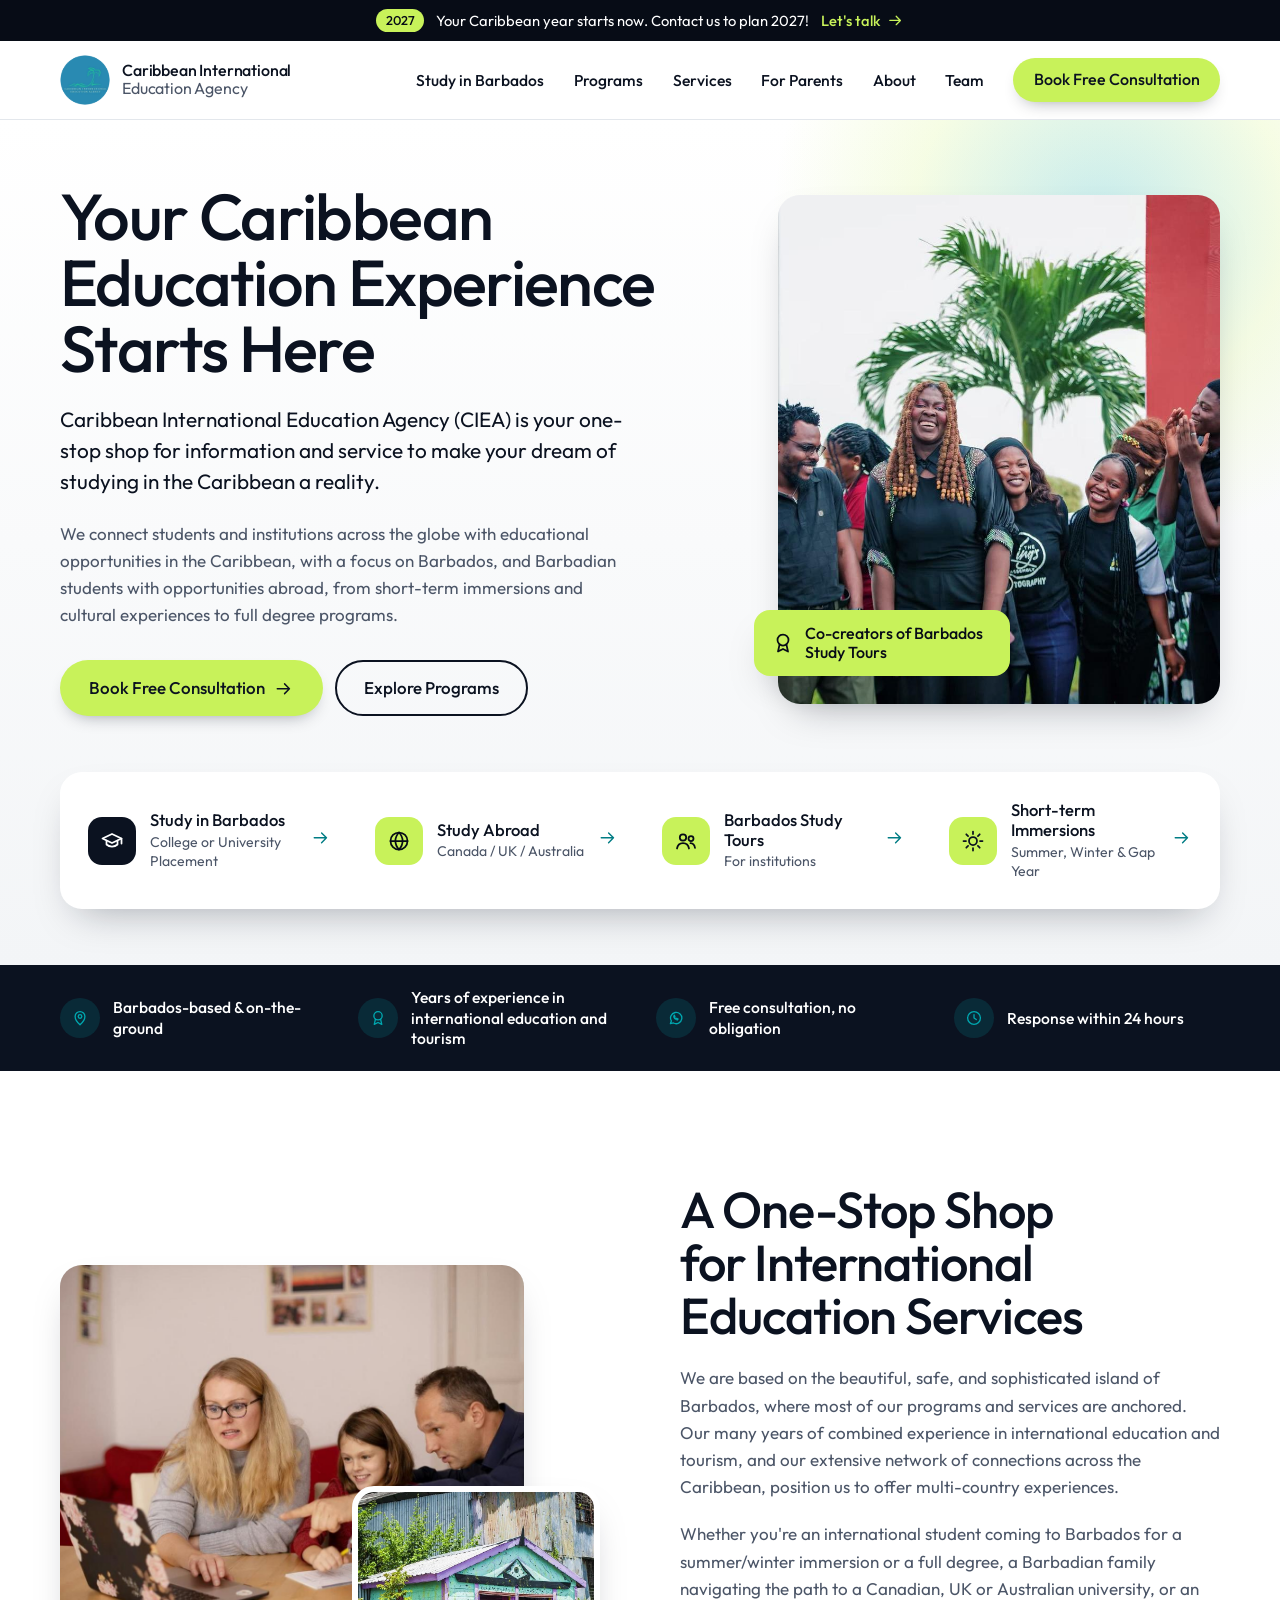
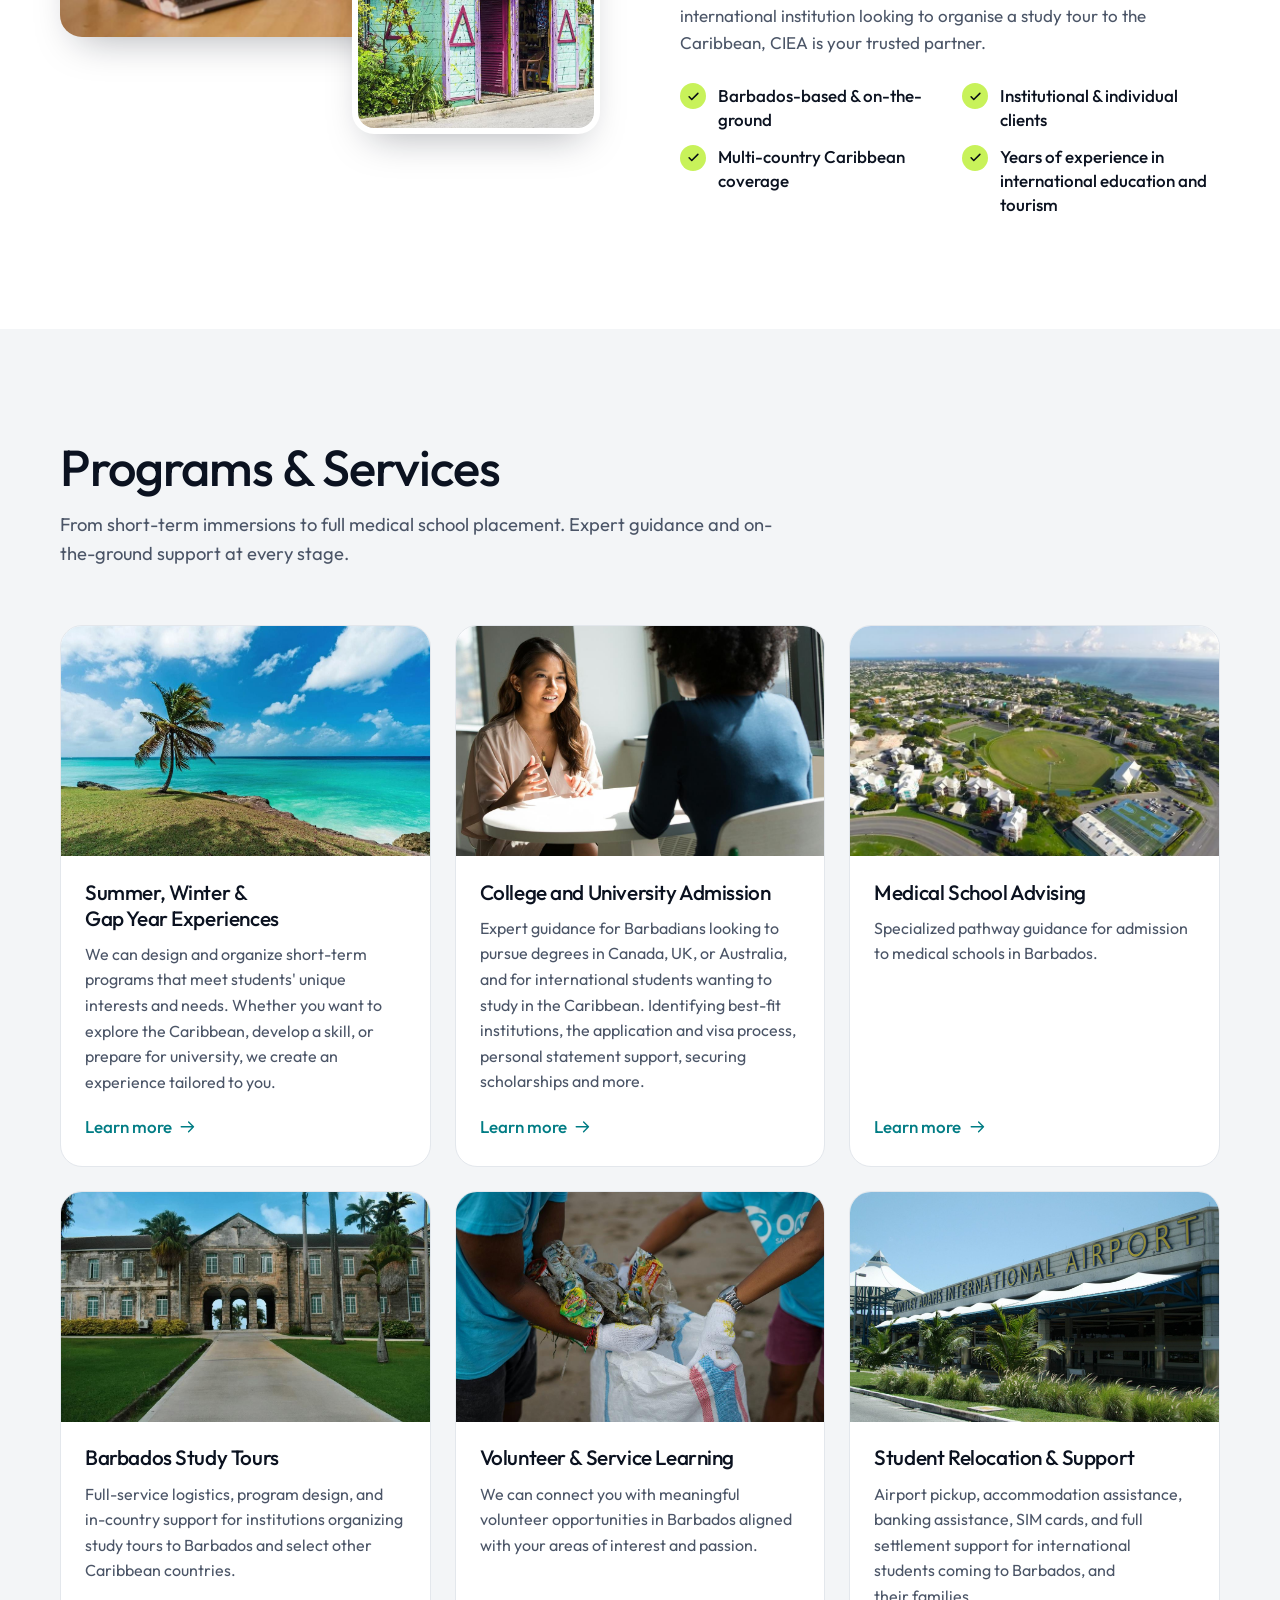
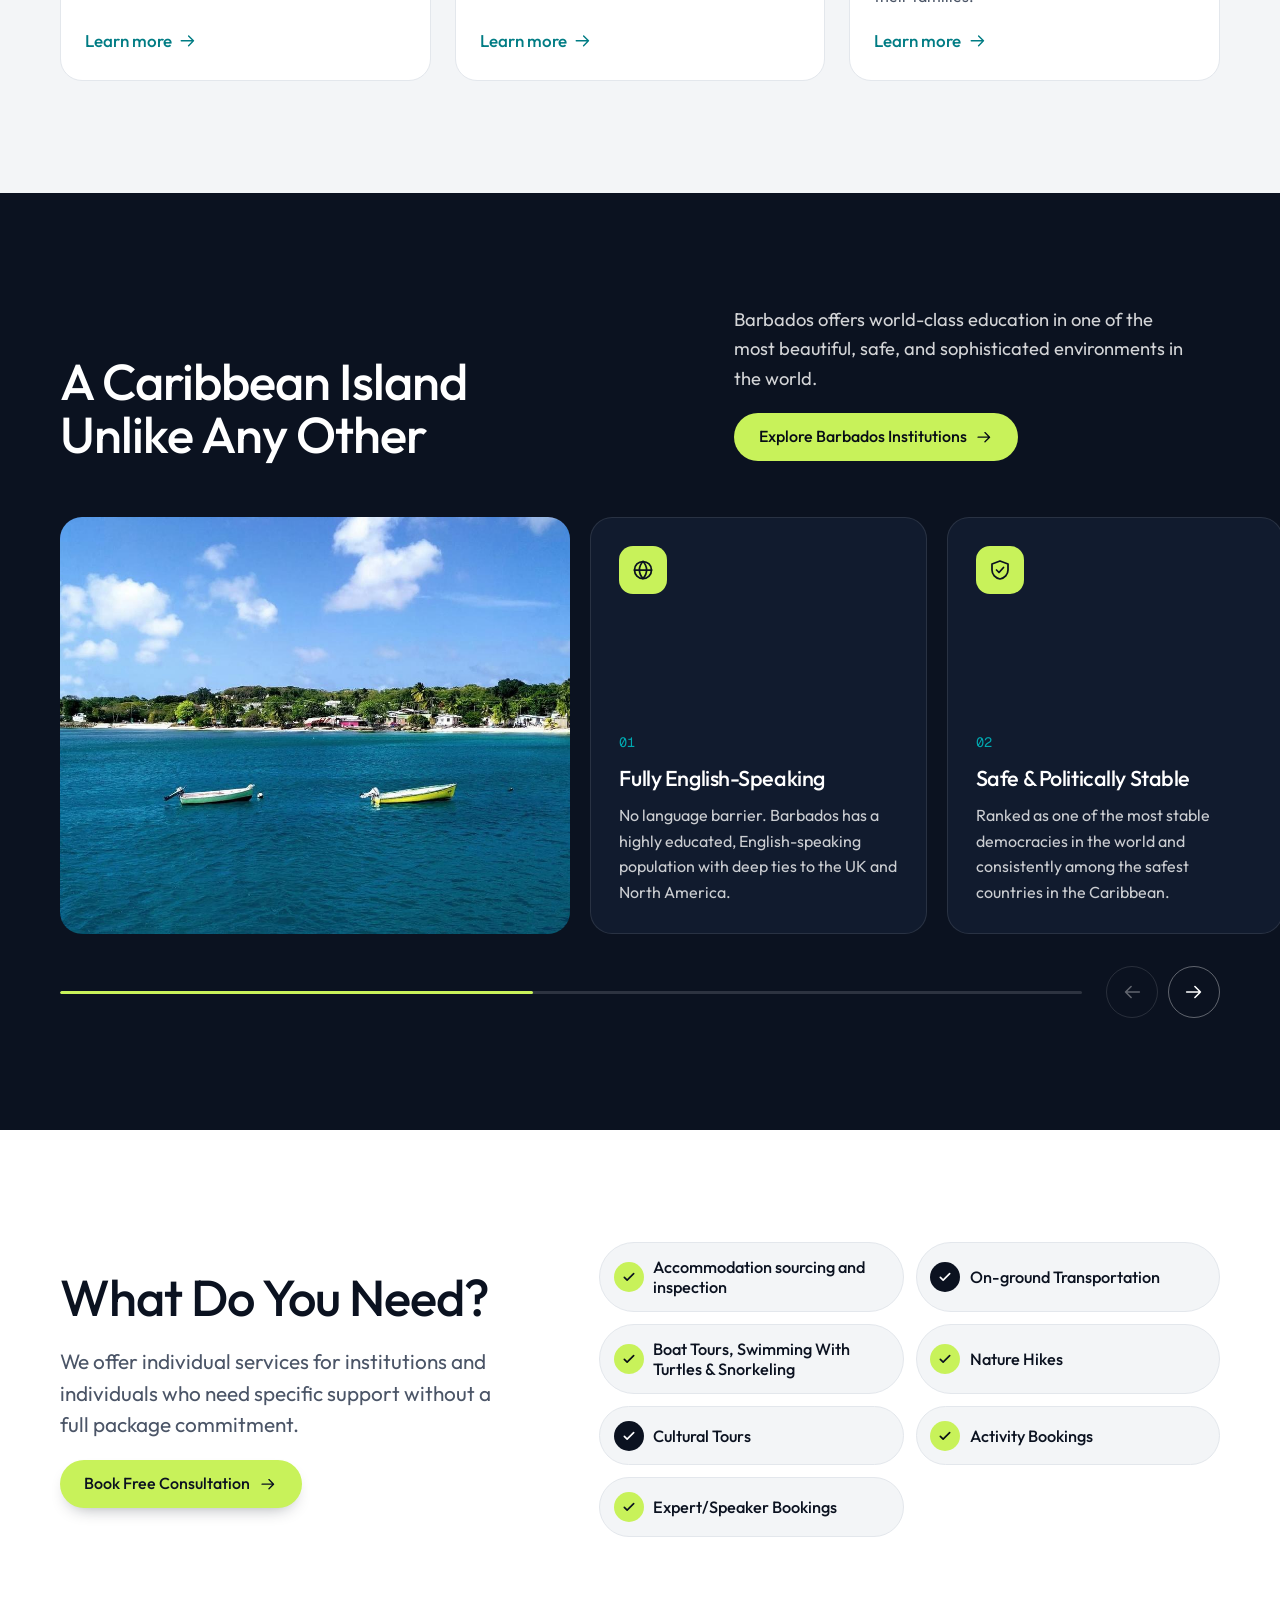
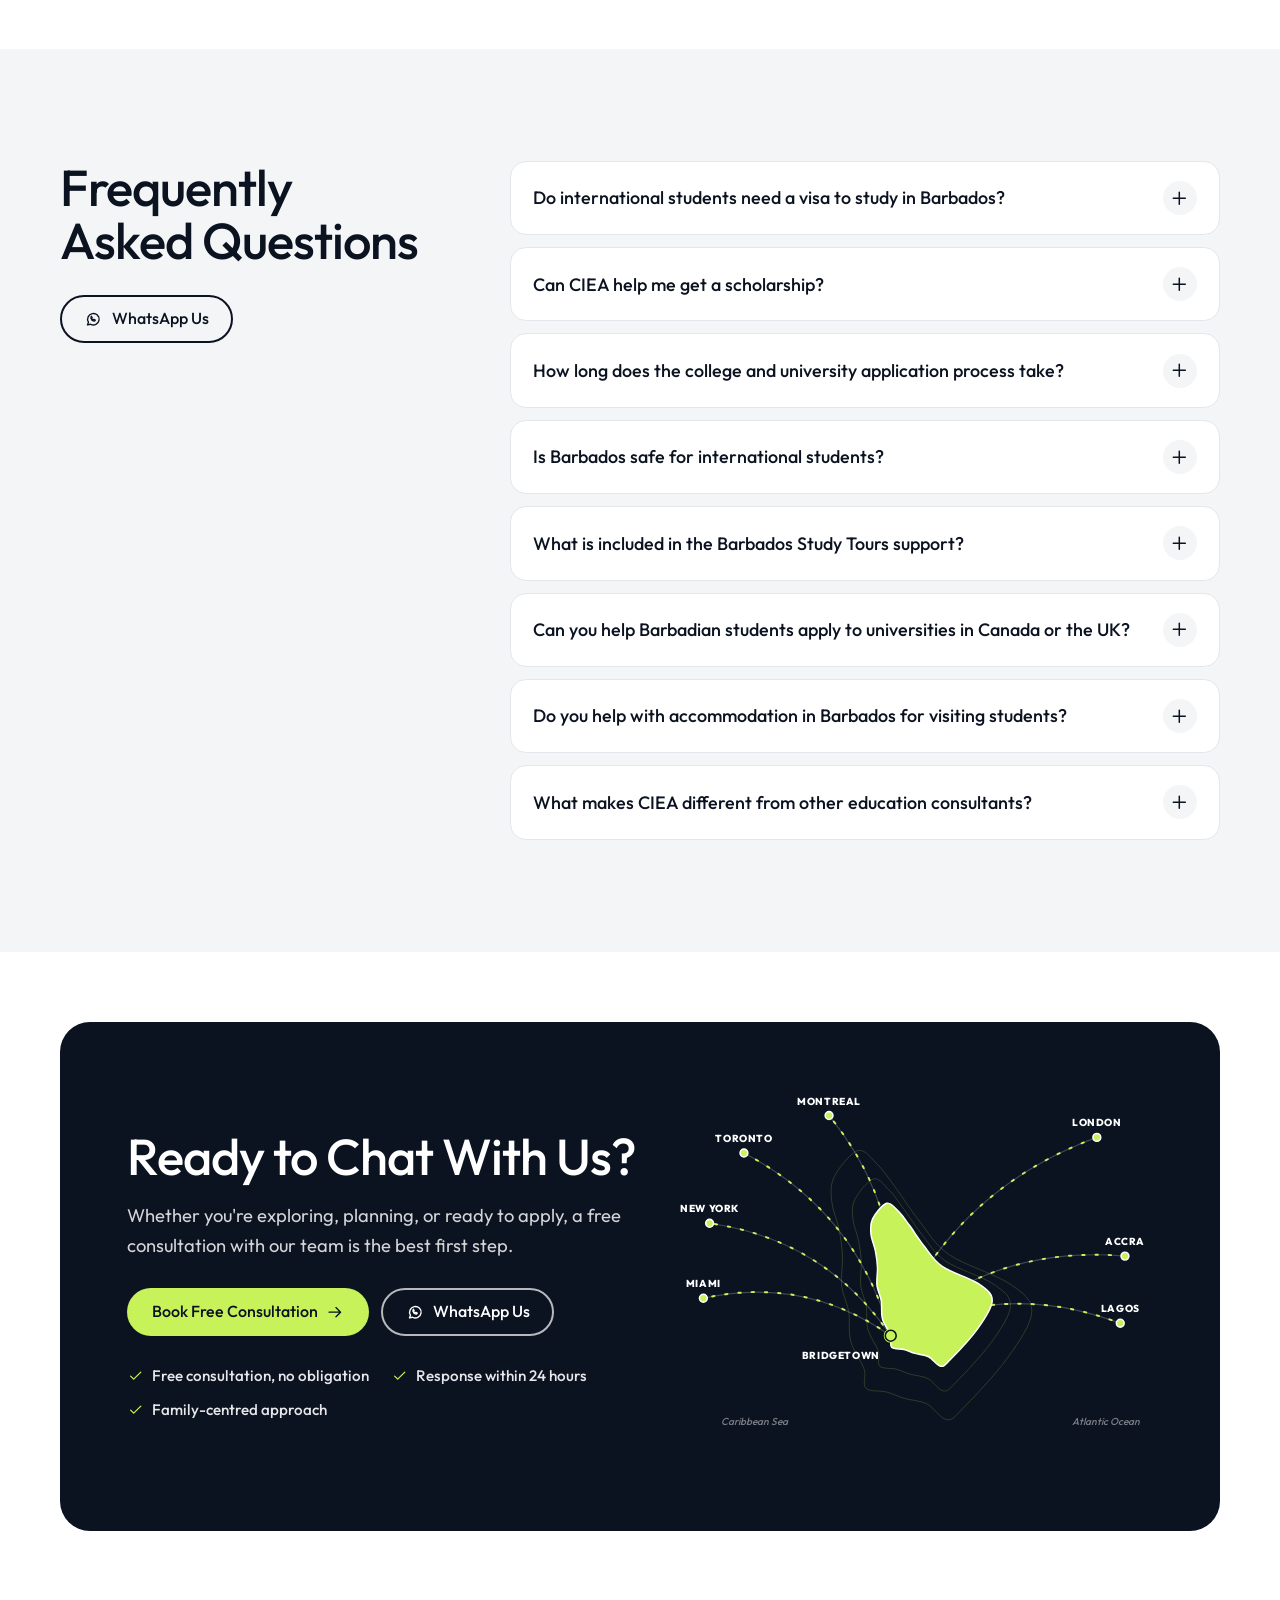
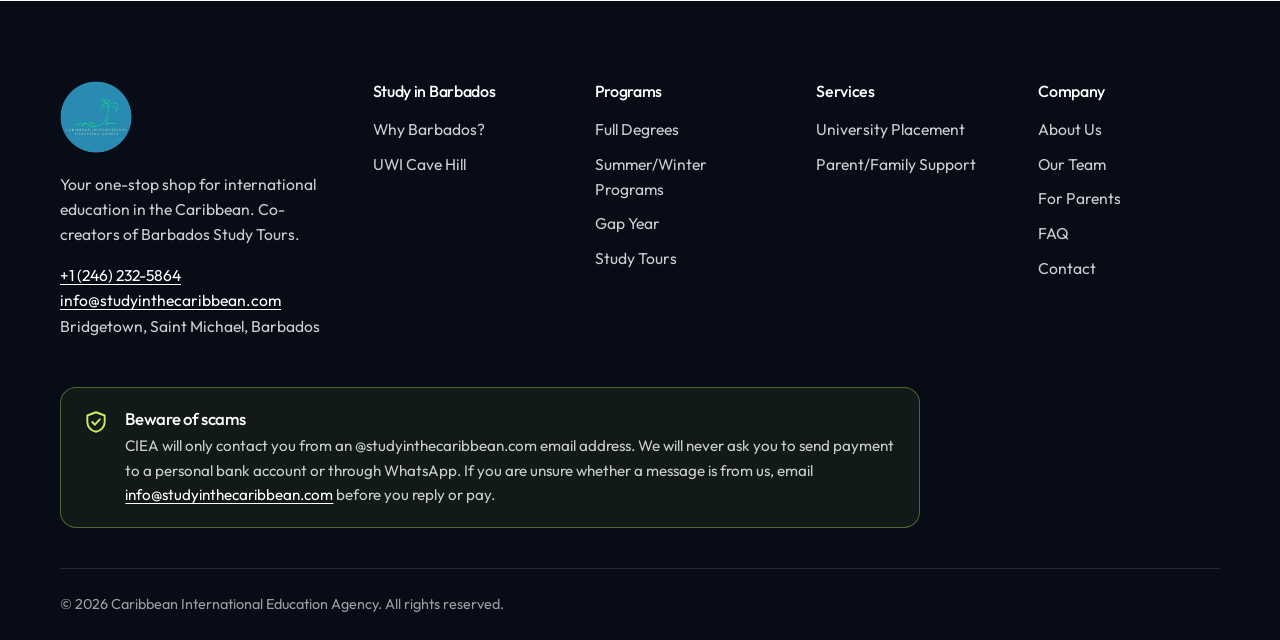
==== index.html @ c2576cfb "Use an initials avatar for Vicky until a headshot is available Co-Authored-By: Claude Opus 5.5 <nore" ====
<!doctype html>
<html lang="en">
<head>
<meta charset="utf-8">
<meta name="viewport" content="width=device-width, initial-scale=1, viewport-fit=cover">
<title>Caribbean International Education Agency | Study in Barbados</title>
<meta name="description" content="Barbados-based education agency connecting students and institutions with study, summer and degree opportunities in the Caribbean and abroad.">
<meta name="theme-color" content="#0b1220">
<link rel="canonical" href="https://studyinthecaribbean.com/">
<meta property="og:type" content="website">
<meta property="og:site_name" content="Caribbean International Education Agency">
<meta property="og:title" content="Caribbean International Education Agency | Study in Barbados">
<meta property="og:description" content="Barbados-based education agency connecting students and institutions with study, summer and degree opportunities in the Caribbean and abroad.">
<meta property="og:url" content="https://studyinthecaribbean.com/">
<meta property="og:image" content="https://studyinthecaribbean.com/assets/og-image.jpg">
<meta property="og:image:width" content="1200">
<meta property="og:image:height" content="630">
<meta property="og:locale" content="en_GB">
<meta name="twitter:card" content="summary_large_image">
<script type="application/ld+json">{"@context": "https://schema.org", "@graph": [{"@type": "EducationalOrganization", "@id": "https://studyinthecaribbean.com/#org", "name": "Caribbean International Education Agency", "alternateName": "CIEA", "url": "https://studyinthecaribbean.com/", "logo": "https://studyinthecaribbean.com/assets/ciea-logo.png", "image": "https://studyinthecaribbean.com/assets/og-image.jpg", "email": "info@studyinthecaribbean.com", "telephone": "+12462325864", "address": {"@type": "PostalAddress", "addressLocality": "Bridgetown", "addressRegion": "Saint Michael", "addressCountry": "BB"}, "areaServed": ["Barbados", "Caribbean", "Canada", "United Kingdom", "United States", "Africa"]}, {"@type": "FAQPage", "mainEntity": [{"@type": "Question", "name": "Do international students need a visa to study in Barbados?", "acceptedAnswer": {"@type": "Answer", "text": "Most international students require a Student Visa to study in Barbados. Citizens of several countries may enter visa-free initially. We advise on the full visa process."}}, {"@type": "Question", "name": "Can CIEA help me get a scholarship?", "acceptedAnswer": {"@type": "Answer", "text": "We offer dedicated scholarship search support and advice based on our institutional connections. Our team knows what opportunities exist and how to make your application competitive."}}, {"@type": "Question", "name": "How long does the college and university application process take?", "acceptedAnswer": {"@type": "Answer", "text": "Application timelines vary by institution and program. Generally, plan for 3 to 6 months from initial consultation to receiving an offer letter. We recommend starting as early as possible. Contact us to map out your timeline."}}, {"@type": "Question", "name": "Is Barbados safe for international students?", "acceptedAnswer": {"@type": "Answer", "text": "Barbados is consistently ranked as one of the safest destinations in the Caribbean. It has stable governance, low violent crime, excellent healthcare, and a culture that is welcoming toward international visitors and students."}}, {"@type": "Question", "name": "What is included in the Barbados Study Tours support?", "acceptedAnswer": {"@type": "Answer", "text": "We provide end-to-end support: program content aligned with learning outcomes, accommodation, airport pickup, on-ground transportation, cultural and heritage tours, glass-bottom boat tours and snorkeling, nature hikes, activity bookings, and facilitated meetings with or presentations by local officials, academics, and practitioners."}}, {"@type": "Question", "name": "Can you help Barbadian students apply to universities in Canada or the UK?", "acceptedAnswer": {"@type": "Answer", "text": "Yes, this is one of our core services. We guide Barbadian students through the full process: choosing the right school and program, preparing a strong application, understanding visa and study permit requirements, applying for scholarships, and preparing for departure."}}, {"@type": "Question", "name": "Do you help with accommodation in Barbados for visiting students?", "acceptedAnswer": {"@type": "Answer", "text": "Absolutely. We can arrange housing on the local university campus, subject to availability, and connect students with vetted off-campus options that are safe, affordable, and well-located."}}, {"@type": "Question", "name": "What makes CIEA different from other education consultants?", "acceptedAnswer": {"@type": "Answer", "text": "We are based in Barbados. We know the island, its institutions, and its people intimately. We have advisors based in Canada and the UK who have intimate, first-hand knowledge of study in those countries, as well as Australia. We will co-create your Barbados Study Tour with you, providing genuine end-to-end support, not just advice, but on-the-ground logistics, in-country relationships, and ongoing student care."}}]}]}</script>
<link rel="icon" href="assets/ciea-logo.png">
<link rel="preconnect" href="https://fonts.googleapis.com">
<link rel="preconnect" href="https://fonts.gstatic.com" crossorigin>
<link rel="stylesheet" href="https://fonts.googleapis.com/css2?family=Outfit:wght@300..800&family=Geist+Mono:wght@500&display=swap">
<link rel="stylesheet" href="assets/styles.css?v=18b523d3">
</head>
<body>
<svg width="0" height="0" style="position:absolute" aria-hidden="true">
<symbol id="i-check" viewBox="0 0 24 24"><path d="M5 12.5l4.2 4.2L19 7"/></symbol>
<symbol id="i-arrow" viewBox="0 0 24 24"><path d="M4 12h15M13 6l6 6-6 6"/></symbol><symbol id="i-arrow-l" viewBox="0 0 24 24"><path d="M20 12H5M11 6l-6 6 6 6"/></symbol><symbol id="i-shield" viewBox="0 0 24 24"><path d="M12 3l8 3v6c0 4.5-3.4 8.2-8 9-4.6-.8-8-4.5-8-9V6z"/><path d="M8.5 12l2.5 2.5 4.5-5"/></symbol>
<symbol id="i-plus" viewBox="0 0 24 24"><path d="M12 5v14M5 12h14"/></symbol>
<symbol id="i-camera" viewBox="0 0 24 24"><path d="M4 8.5A1.5 1.5 0 0 1 5.5 7h2.2l1.6-2.2h5.4L16.3 7h2.2A1.5 1.5 0 0 1 20 8.5v9a1.5 1.5 0 0 1-1.5 1.5h-13A1.5 1.5 0 0 1 4 17.5z"/><circle cx="12" cy="12.8" r="3.4"/></symbol>
<symbol id="i-menu" viewBox="0 0 24 24"><path d="M4 7h16M4 12h16M4 17h10"/></symbol>
<symbol id="i-close" viewBox="0 0 24 24"><path d="M6 6l12 12M18 6L6 18"/></symbol>
<symbol id="i-chat" viewBox="0 0 24 24"><path d="M4.5 19.5l1.3-3.6A7.5 7.5 0 1 1 8.6 18.6z"/><path d="M9 10.5c.4 1.8 2.3 3.6 4.4 4.1l1.3-1.3-1.8-1-1 .6c-.8-.4-1.5-1.1-1.9-1.9l.6-1-1-1.8z"/></symbol>
<symbol id="i-phone" viewBox="0 0 24 24"><path d="M6.6 3.5h2.6l1.4 4.1-1.9 1.3a11 11 0 0 0 6.4 6.4l1.3-1.9 4.1 1.4v2.6a2 2 0 0 1-2.1 2A16.5 16.5 0 0 1 4.6 5.6a2 2 0 0 1 2-2.1z"/></symbol>
<symbol id="i-mail" viewBox="0 0 24 24"><rect x="3.5" y="5.5" width="17" height="13" rx="1.5"/><path d="M4 6.5l8 6 8-6"/></symbol>
<symbol id="i-pin" viewBox="0 0 24 24"><path d="M12 21s-6.5-5.6-6.5-11a6.5 6.5 0 0 1 13 0c0 5.4-6.5 11-6.5 11z"/><circle cx="12" cy="10" r="2.4"/></symbol>
<symbol id="i-clock" viewBox="0 0 24 24"><circle cx="12" cy="12" r="8.5"/><path d="M12 7.5V12l3 2"/></symbol>
<symbol id="i-cap" viewBox="0 0 24 24"><path d="M2.5 9.5L12 5l9.5 4.5L12 14z"/><path d="M6.5 11.5v4c1.5 1.4 3.4 2 5.5 2s4-.6 5.5-2v-4M21.5 9.5v5"/></symbol>
<symbol id="i-file" viewBox="0 0 24 24"><path d="M14 3.5H7A1.5 1.5 0 0 0 5.5 5v14A1.5 1.5 0 0 0 7 20.5h10a1.5 1.5 0 0 0 1.5-1.5V8z"/><path d="M14 3.5V8h4.5M9 14l2 2 4-4"/></symbol>
<symbol id="i-passport" viewBox="0 0 24 24"><rect x="5.5" y="3" width="13" height="18" rx="1.5"/><circle cx="12" cy="10.5" r="3"/><path d="M9 10.5h6M12 7.5c-1 1.6-1 4.4 0 6M12 7.5c1 1.6 1 4.4 0 6M9 17h6"/></symbol>
<symbol id="i-home" viewBox="0 0 24 24"><path d="M3.5 11L12 4l8.5 7"/><path d="M6 9.5v10h12v-10M10 19.5v-5h4v5"/></symbol>
<symbol id="i-plane" viewBox="0 0 24 24"><path d="M10.5 13.5l-6-2.2 1.3-1.3 7.2.6 4-4c.9-.9 2.3-1.1 2.8-.6s.3 1.9-.6 2.8l-4 4 .6 7.2-1.3 1.3-2.2-6-3 3v2.2l-1.2 1.2-1.3-3.3-3.3-1.3L4.6 16h2.2z"/></symbol>
<symbol id="i-users" viewBox="0 0 24 24"><circle cx="9" cy="8.5" r="3.2"/><path d="M3 19.5c.5-3.3 2.9-5.5 6-5.5s5.5 2.2 6 5.5"/><circle cx="17" cy="9.5" r="2.5"/><path d="M16.5 14.2c2.4.2 4 2 4.5 4.6"/></symbol>
<symbol id="i-steth" viewBox="0 0 24 24"><path d="M6 3.5v5a4 4 0 0 0 8 0v-5"/><path d="M10 12.5v2a5 5 0 0 0 10 0v-1.5"/><circle cx="20" cy="11" r="2"/></symbol>
<symbol id="i-award" viewBox="0 0 24 24"><circle cx="12" cy="9" r="5.5"/><path d="M8.6 13.4L7 20.5l5-2.5 5 2.5-1.6-7.1"/></symbol>
<symbol id="i-globe" viewBox="0 0 24 24"><circle cx="12" cy="12" r="8.5"/><path d="M3.5 12h17M12 3.5c2.4 2.5 3.6 5.3 3.6 8.5s-1.2 6-3.6 8.5c-2.4-2.5-3.6-5.3-3.6-8.5s1.2-6 3.6-8.5z"/></symbol>
<symbol id="i-sun" viewBox="0 0 24 24"><circle cx="12" cy="12" r="4"/><path d="M12 2.5v2.5M12 19v2.5M2.5 12H5M19 12h2.5M5.3 5.3l1.8 1.8M16.9 16.9l1.8 1.8M5.3 18.7l1.8-1.8M16.9 7.1l1.8-1.8"/></symbol>
<symbol id="i-tag" viewBox="0 0 24 24"><path d="M3.5 12.2V4.5a1 1 0 0 1 1-1h7.7l8.3 8.3a1 1 0 0 1 0 1.4l-7.3 7.3a1 1 0 0 1-1.4 0z"/><circle cx="8" cy="8" r="1.6"/></symbol>
</svg>
<a class="skip" href="#main">Skip to content</a>
<a class="promo" href="contact.html"><span class="promo-in"><span class="promo-tag">2027</span><span class="promo-text">Your Caribbean year starts now. Contact us to plan 2027!</span><span class="promo-go">Let's talk <svg class="icon" aria-hidden="true"><use href="#i-arrow"/></svg></span></span></a>
<header class="site-header"><div class="wrap header-inner">
<a class="brand" href="index.html" aria-label="Caribbean International Education Agency, home">
<img src="assets/ciea-logo.png" alt="" width="52" height="52">
<span class="brand-name">Caribbean International<span>Education Agency</span></span></a>
<button class="nav-toggle" aria-expanded="false" aria-controls="site-nav" aria-label="Menu"><svg class="icon i-menu" aria-hidden="true"><use href="#i-menu"/></svg><svg class="icon i-close" hidden aria-hidden="true"><use href="#i-close"/></svg></button>
<nav class="nav" id="site-nav" aria-label="Main"><a href="study-in-barbados.html">Study in Barbados</a><a href="programs.html">Programs</a><a href="services.html">Services</a><a href="about.html#families">For Parents</a><a href="about.html">About</a><a href="team.html">Team</a><a class="btn btn-primary" href="contact.html">Book Free Consultation</a></nav>
</div></header>
<main id="main">

<section class="hero"><div class="wrap hero-grid">
<div class="hero-copy">
<h1>Your Caribbean Education Experience <em>Starts Here</em></h1>
<p class="lede">Caribbean International Education Agency (CIEA) is your one-stop shop for information and service to make your dream of studying in the Caribbean a reality.</p>
<p class="hero-small">We connect students and institutions across the globe with educational opportunities in the Caribbean, with a focus on Barbados, and Barbadian students with opportunities abroad, from short-term immersions and cultural experiences to full degree programs.</p>
<div class="btn-row"><a class="btn btn-primary btn-lg" href="contact.html">Book Free Consultation <svg class="icon" aria-hidden="true"><use href="#i-arrow"/></svg></a><a class="btn btn-line btn-lg" href="programs.html">Explore Programs</a></div>
</div>
<figure class="hero-photo"><div class="ph has-img"><img src="assets/photos/students-laughing.jpg" alt="Students laughing together outdoors" loading="eager" decoding="async"></div><figcaption><svg class="icon" aria-hidden="true"><use href="#i-award"/></svg>Co-creators of Barbados Study Tours</figcaption></figure>
</div>
<div class="wrap"><nav class="route-bar" aria-label="Find your path"><a class="route c-sea" href="study-in-barbados.html"><span class="route-ic"><svg class="icon" aria-hidden="true"><use href="#i-cap"/></svg></span><span class="route-t"><b>Study in Barbados</b><small>College or University Placement</small></span><span class="route-go"><svg class="icon" aria-hidden="true"><use href="#i-arrow"/></svg></span></a><a class="route c-sun" href="services.html#placement"><span class="route-ic"><svg class="icon" aria-hidden="true"><use href="#i-globe"/></svg></span><span class="route-t"><b>Study Abroad</b><small>Canada / UK / Australia</small></span><span class="route-go"><svg class="icon" aria-hidden="true"><use href="#i-arrow"/></svg></span></a><a class="route c-palm" href="programs.html#study-tours"><span class="route-ic"><svg class="icon" aria-hidden="true"><use href="#i-users"/></svg></span><span class="route-t"><b>Barbados Study Tours</b><small>For institutions</small></span><span class="route-go"><svg class="icon" aria-hidden="true"><use href="#i-arrow"/></svg></span></a><a class="route c-flame" href="programs.html#gap-year"><span class="route-ic"><svg class="icon" aria-hidden="true"><use href="#i-sun"/></svg></span><span class="route-t"><b>Short-term Immersions</b><small>Summer, Winter &amp; Gap Year</small></span><span class="route-go"><svg class="icon" aria-hidden="true"><use href="#i-arrow"/></svg></span></a></nav></div>
</section>

<section class="trust-band" aria-label="Why families trust CIEA"><div class="wrap"><ul class="trust-strip"><li><span class="ts-ic"><svg class="icon" aria-hidden="true"><use href="#i-pin"/></svg></span>Barbados-based &amp; on-the-ground</li><li><span class="ts-ic"><svg class="icon" aria-hidden="true"><use href="#i-award"/></svg></span>Years of experience in international education and tourism</li><li><span class="ts-ic"><svg class="icon" aria-hidden="true"><use href="#i-chat"/></svg></span>Free consultation, no obligation</li><li><span class="ts-ic"><svg class="icon" aria-hidden="true"><use href="#i-clock"/></svg></span>Response within 24 hours</li></ul></div></section>

<section class="section" aria-labelledby="who-h"><div class="wrap split">
<div class="who-photos"><figure class="photo who-a"><div class="ph has-img"><img src="assets/photos/family-planning.jpg" alt="A family planning together at a laptop" loading="lazy" decoding="async"></div></figure><figure class="photo who-b"><div class="ph has-img"><img src="assets/photos/chattel-house.jpg" alt="A colourful Barbadian chattel house" loading="eager" decoding="async"></div></figure></div>
<div class="stack">

<h2 id="who-h">A One-Stop Shop for International Education Services</h2>
<p>We are based on the beautiful, safe, and sophisticated island of Barbados, where most of our programs and services are anchored. Our many years of combined experience in international education and tourism, and our extensive network of connections across the Caribbean, position us to offer multi-country experiences.</p>
<p>Whether you're an international student coming to Barbados for a summer/winter immersion or a full degree, a Barbadian family navigating the path to a Canadian, UK or Australian university, or an international institution looking to organise a study tour to the Caribbean, CIEA is your trusted partner.</p>
<ul class="checks two"><li><span class="tick"><svg class="icon" aria-hidden="true"><use href="#i-check"/></svg></span><span>Barbados-based &amp; on-the-ground</span></li><li><span class="tick"><svg class="icon" aria-hidden="true"><use href="#i-check"/></svg></span><span>Institutional &amp; individual clients</span></li><li><span class="tick"><svg class="icon" aria-hidden="true"><use href="#i-check"/></svg></span><span>Multi-country Caribbean coverage</span></li><li><span class="tick"><svg class="icon" aria-hidden="true"><use href="#i-check"/></svg></span><span>Years of experience in international education and tourism</span></li></ul>
</div></div></section>

<section class="section bg-mist" id="programs" aria-labelledby="prog-h"><div class="wrap">
<div class="head"><h2 id="prog-h">Programs &amp; Services</h2><p>From short-term immersions to full medical school placement. Expert guidance and on-the-ground support at every stage.</p></div>
<div class="sheet"><article class="prog c-sun"><div class="ph has-img"><img src="assets/photos/palm-cliff-coast.jpg" alt="A palm tree on a cliff above the Barbados coast" loading="lazy" decoding="async"></div><div class="prog-body"><h3><a href="programs.html#gap-year">Summer, Winter &amp; Gap Year Experiences</a></h3><p>We can design and organize short-term programs that meet students' unique interests and needs. Whether you want to explore the Caribbean, develop a skill, or prepare for university, we create an experience tailored to you.</p><span class="more" aria-hidden="true">Learn more <svg class="icon" aria-hidden="true"><use href="#i-arrow"/></svg></span></div></article><article class="prog c-sea"><div class="ph has-img"><img src="assets/photos/advisor-meeting.jpg" alt="An advisor talking with a student at a table by a sunny window" loading="lazy" decoding="async"></div><div class="prog-body"><h3><a href="services.html#placement">College and University Admission</a></h3><p>Expert guidance for Barbadians looking to pursue degrees in Canada, UK, or Australia, and for international students wanting to study in the Caribbean. Identifying best-fit institutions, the application and visa process, personal statement support, securing scholarships and more.</p><span class="more" aria-hidden="true">Learn more <svg class="icon" aria-hidden="true"><use href="#i-arrow"/></svg></span></div></article><article class="prog c-hib"><div class="ph has-img"><img src="assets/photos/uwi-cave-hill.jpg" alt="Aerial view of the UWI Cave Hill campus above the west coast" loading="lazy" decoding="async"></div><div class="prog-body"><h3><a href="study-in-barbados.html#institutions">Medical School Advising</a></h3><p>Specialized pathway guidance for admission to medical schools in Barbados.</p><span class="more" aria-hidden="true">Learn more <svg class="icon" aria-hidden="true"><use href="#i-arrow"/></svg></span></div></article><article class="prog c-palm"><div class="ph has-img"><img src="assets/photos/codrington-college.jpg" alt="Codrington College, Barbados" loading="lazy" decoding="async"></div><div class="prog-body"><h3><a href="programs.html#study-tours">Barbados Study Tours</a></h3><p>Full-service logistics, program design, and in-country support for institutions organizing study tours to Barbados and select other Caribbean countries.</p><span class="more" aria-hidden="true">Learn more <svg class="icon" aria-hidden="true"><use href="#i-arrow"/></svg></span></div></article><article class="prog c-flame"><div class="ph has-img"><img src="assets/photos/beach-cleanup.jpg" alt="Volunteers in gloves collecting plastic from a beach" loading="lazy" decoding="async"></div><div class="prog-body"><h3><a href="programs.html#volunteer">Volunteer &amp; Service Learning</a></h3><p>We can connect you with meaningful volunteer opportunities in Barbados aligned with your areas of interest and passion.</p><span class="more" aria-hidden="true">Learn more <svg class="icon" aria-hidden="true"><use href="#i-arrow"/></svg></span></div></article><article class="prog c-sun"><div class="ph has-img"><img src="assets/photos/airport.jpg" alt="Grantley Adams International Airport in Barbados" loading="lazy" decoding="async"></div><div class="prog-body"><h3><a href="services.html#arrival">Student Relocation &amp; Support</a></h3><p>Airport pickup, accommodation assistance, banking assistance, SIM cards, and full settlement support for international students coming to Barbados, and their families.</p><span class="more" aria-hidden="true">Learn more <svg class="icon" aria-hidden="true"><use href="#i-arrow"/></svg></span></div></article></div>
</div></section>

<section class="section band-deep why" aria-labelledby="why-h">
<div class="wrap why-head">
<div class="stack">
<h2 id="why-h">A Caribbean Island Unlike Any Other</h2></div>
<div class="stack why-intro"><p>Barbados offers world-class education in one of the most beautiful, safe, and sophisticated environments in the world.</p>
<div><a class="btn btn-sun" href="study-in-barbados.html#institutions">Explore Barbados Institutions <svg class="icon" aria-hidden="true"><use href="#i-arrow"/></svg></a></div></div>
</div>
<div class="carousel" data-carousel>
<ul class="why-track" tabindex="0" aria-label="Reasons to choose Barbados">
<li class="why-photo"><figure class="photo "><div class="ph has-img"><img src="assets/photos/west-coast-boats.jpg" alt="Boats moored off the Barbados coast" loading="lazy" decoding="async"></div></figure></li>
<li class="why-card"><span class="why-ic"><svg class="icon" aria-hidden="true"><use href="#i-globe"/></svg></span><span class="why-n">01</span><h3>Fully English-Speaking</h3><p>No language barrier. Barbados has a highly educated, English-speaking population with deep ties to the UK and North America.</p></li><li class="why-card"><span class="why-ic"><svg class="icon" aria-hidden="true"><use href="#i-shield"/></svg></span><span class="why-n">02</span><h3>Safe &amp; Politically Stable</h3><p>Ranked as one of the most stable democracies in the world and consistently among the safest countries in the Caribbean.</p></li><li class="why-card"><span class="why-ic"><svg class="icon" aria-hidden="true"><use href="#i-sun"/></svg></span><span class="why-n">03</span><h3>Year-round Sunshine</h3><p>Averaging <span class="fig">28&deg;C</span> year-round. Stunning beaches, a vibrant social scene, and an outdoor lifestyle that supports student wellbeing and unique experiences.</p></li><li class="why-card"><span class="why-ic"><svg class="icon" aria-hidden="true"><use href="#i-steth"/></svg></span><span class="why-n">04</span><h3>Excellent Healthcare</h3><p>The Queen Elizabeth Hospital provides public health care and several state of the art private clinics ensure students have access to quality medical care.</p></li><li class="why-card"><span class="why-ic"><svg class="icon" aria-hidden="true"><use href="#i-tag"/></svg></span><span class="why-n">05</span><h3>Affordable Tuition</h3><p>Tuition costs are significantly lower than equivalent programs in North America or the UK, without sacrificing quality.</p></li><li class="why-card"><span class="why-ic"><svg class="icon" aria-hidden="true"><use href="#i-cap"/></svg></span><span class="why-n">06</span><h3>World-Class Institutions</h3><p>Home to The Cave Hill Campus of The University of the West Indies, an internationally accredited, highly ranked institution, offering undergraduate and postgraduate degrees across seven faculties. Also home to several accredited off-shore medical schools.</p></li>
</ul>
<div class="wrap carousel-foot">
<div class="carousel-bar" aria-hidden="true"><span></span></div>
<div class="carousel-btns"><button class="carousel-btn" type="button" data-dir="-1" aria-label="Previous reasons"><svg class="icon" aria-hidden="true"><use href="#i-arrow-l"/></svg></button><button class="carousel-btn" type="button" data-dir="1" aria-label="Next reasons"><svg class="icon" aria-hidden="true"><use href="#i-arrow"/></svg></button></div>
</div>
</div>
</section>

<section class="section" id="one-service" aria-labelledby="one-h"><div class="wrap one-service">
<div class="stack"><h2 id="one-h">What Do You Need?</h2>
<p class="lede">We offer individual services for institutions and individuals who need specific support without a full package commitment.</p>
<div><a class="btn btn-primary" href="contact.html">Book Free Consultation <svg class="icon" aria-hidden="true"><use href="#i-arrow"/></svg></a></div></div>
<ul class="tags"><li class="tag"><span class="dot"><svg class="icon" aria-hidden="true"><use href="#i-check"/></svg></span>Accommodation sourcing and inspection</li><li class="tag"><span class="dot"><svg class="icon" aria-hidden="true"><use href="#i-check"/></svg></span>On-ground Transportation</li><li class="tag"><span class="dot"><svg class="icon" aria-hidden="true"><use href="#i-check"/></svg></span>Boat Tours, Swimming With Turtles &amp; Snorkeling</li><li class="tag"><span class="dot"><svg class="icon" aria-hidden="true"><use href="#i-check"/></svg></span>Nature Hikes</li><li class="tag"><span class="dot"><svg class="icon" aria-hidden="true"><use href="#i-check"/></svg></span>Cultural Tours</li><li class="tag"><span class="dot"><svg class="icon" aria-hidden="true"><use href="#i-check"/></svg></span>Activity Bookings</li><li class="tag"><span class="dot"><svg class="icon" aria-hidden="true"><use href="#i-check"/></svg></span>Expert/Speaker Bookings</li></ul>
</div></section>

<section class="section bg-mist" id="faq" aria-labelledby="faq-h"><div class="wrap faq-layout">
<div class="head"><h2 id="faq-h">Frequently Asked Questions</h2>
<div><a class="btn btn-line" href="https://wa.me/12462325864" target="_blank" rel="noopener"><svg class="icon" aria-hidden="true"><use href="#i-chat"/></svg>WhatsApp Us</a></div></div>
<div class="faq"><details><summary>Do international students need a visa to study in Barbados?<span class="pm"><svg class="icon" aria-hidden="true"><use href="#i-plus"/></svg></span></summary><div class="answer"><p>Most international students require a Student Visa to study in Barbados. Citizens of several countries may enter visa-free initially. We advise on the full visa process.</p></div></details><details><summary>Can CIEA help me get a scholarship?<span class="pm"><svg class="icon" aria-hidden="true"><use href="#i-plus"/></svg></span></summary><div class="answer"><p>We offer dedicated scholarship search support and advice based on our institutional connections. Our team knows what opportunities exist and how to make your application competitive.</p></div></details><details><summary>How long does the college and university application process take?<span class="pm"><svg class="icon" aria-hidden="true"><use href="#i-plus"/></svg></span></summary><div class="answer"><p>Application timelines vary by institution and program. Generally, plan for 3 to 6 months from initial consultation to receiving an offer letter. We recommend starting as early as possible. Contact us to map out your timeline.</p></div></details><details><summary>Is Barbados safe for international students?<span class="pm"><svg class="icon" aria-hidden="true"><use href="#i-plus"/></svg></span></summary><div class="answer"><p>Barbados is consistently ranked as one of the safest destinations in the Caribbean. It has stable governance, low violent crime, excellent healthcare, and a culture that is welcoming toward international visitors and students.</p></div></details><details><summary>What is included in the Barbados Study Tours support?<span class="pm"><svg class="icon" aria-hidden="true"><use href="#i-plus"/></svg></span></summary><div class="answer"><p>We provide end-to-end support: program content aligned with learning outcomes, accommodation, airport pickup, on-ground transportation, cultural and heritage tours, glass-bottom boat tours and snorkeling, nature hikes, activity bookings, and facilitated meetings with or presentations by local officials, academics, and practitioners.</p></div></details><details><summary>Can you help Barbadian students apply to universities in Canada or the UK?<span class="pm"><svg class="icon" aria-hidden="true"><use href="#i-plus"/></svg></span></summary><div class="answer"><p>Yes, this is one of our core services. We guide Barbadian students through the full process: choosing the right school and program, preparing a strong application, understanding visa and study permit requirements, applying for scholarships, and preparing for departure.</p></div></details><details><summary>Do you help with accommodation in Barbados for visiting students?<span class="pm"><svg class="icon" aria-hidden="true"><use href="#i-plus"/></svg></span></summary><div class="answer"><p>Absolutely. We can arrange housing on the local university campus, subject to availability, and connect students with vetted off-campus options that are safe, affordable, and well-located.</p></div></details><details><summary>What makes CIEA different from other education consultants?<span class="pm"><svg class="icon" aria-hidden="true"><use href="#i-plus"/></svg></span></summary><div class="answer"><p>We are based in Barbados. We know the island, its institutions, and its people intimately. We have advisors based in Canada and the UK who have intimate, first-hand knowledge of study in those countries, as well as Australia. We will co-create your Barbados Study Tour with you, providing genuine end-to-end support, not just advice, but on-the-ground logistics, in-country relationships, and ongoing student care.</p></div></details></div>
</div></section>

<section class="envelope-section" aria-labelledby="env-h"><div class="wrap">
<div class="envelope">
<div class="body"><h2 id="env-h">Ready to Chat With Us?</h2><p>Whether you're exploring, planning, or ready to apply, a free consultation with our team is the best first step.</p>
<div class="btn-row"><a class="btn btn-primary" href="contact.html">Book Free Consultation <svg class="icon" aria-hidden="true"><use href="#i-arrow"/></svg></a>
<a class="btn btn-line-light" href="https://wa.me/12462325864" target="_blank" rel="noopener"><svg class="icon" aria-hidden="true"><use href="#i-chat"/></svg>WhatsApp Us</a></div><ul class="trust"><li><svg class="icon" aria-hidden="true"><use href="#i-check"/></svg>Free consultation, no obligation</li><li><svg class="icon" aria-hidden="true"><use href="#i-check"/></svg>Response within 24 hours</li><li><svg class="icon" aria-hidden="true"><use href="#i-check"/></svg>Family-centred approach</li></ul></div>
<div class="routes"><svg viewBox="0 0 620 470" role="img" aria-label="Map of Barbados with direct flight routes from Bridgetown to London, Toronto, Montreal, New York, Miami, Lagos and Accra">
<g><path class="contour" d="M220.7 151.0 C213.0 153.2 200.2 169.7 195.5 178.8 C190.9 187.9 191.8 196.2 192.6 205.6 C193.4 215.1 198.4 225.5 200.4 235.4 C202.3 245.3 203.8 254.9 204.2 265.2 C204.7 275.5 202.2 287.1 203.3 297.0 C204.4 306.9 209.4 314.9 211.0 324.8 C212.6 334.7 210.2 346.3 213.0 356.6 C215.7 366.8 224.7 377.9 227.5 386.4 C230.2 394.8 225.4 403.1 229.4 407.2 C233.4 411.3 244.7 409.4 251.6 411.2 C258.6 413.0 263.7 416.0 271.0 418.1 C278.2 420.3 287.6 420.3 295.2 424.1 C302.7 427.9 310.0 440.1 316.4 441.0 C322.9 441.8 322.9 440.1 333.9 429.1 C344.8 418.0 369.8 391.8 382.2 374.4 C394.6 357.1 407.8 338.0 408.3 324.8 C408.8 311.5 399.9 305.3 385.1 295.0 C370.3 284.7 335.6 274.5 319.3 263.2 C303.1 252.0 297.1 239.6 287.4 227.5 C277.8 215.4 268.9 201.0 261.3 190.7 C253.7 180.5 248.7 172.5 242.0 165.9 C235.2 159.3 228.4 148.9 220.7 151.0 Z" transform="translate(336 250) scale(0.9359999999999999) translate(-300 -295)" vector-effect="non-scaling-stroke"/><path class="contour" d="M220.7 151.0 C213.0 153.2 200.2 169.7 195.5 178.8 C190.9 187.9 191.8 196.2 192.6 205.6 C193.4 215.1 198.4 225.5 200.4 235.4 C202.3 245.3 203.8 254.9 204.2 265.2 C204.7 275.5 202.2 287.1 203.3 297.0 C204.4 306.9 209.4 314.9 211.0 324.8 C212.6 334.7 210.2 346.3 213.0 356.6 C215.7 366.8 224.7 377.9 227.5 386.4 C230.2 394.8 225.4 403.1 229.4 407.2 C233.4 411.3 244.7 409.4 251.6 411.2 C258.6 413.0 263.7 416.0 271.0 418.1 C278.2 420.3 287.6 420.3 295.2 424.1 C302.7 427.9 310.0 440.1 316.4 441.0 C322.9 441.8 322.9 440.1 333.9 429.1 C344.8 418.0 369.8 391.8 382.2 374.4 C394.6 357.1 407.8 338.0 408.3 324.8 C408.8 311.5 399.9 305.3 385.1 295.0 C370.3 284.7 335.6 274.5 319.3 263.2 C303.1 252.0 297.1 239.6 287.4 227.5 C277.8 215.4 268.9 201.0 261.3 190.7 C253.7 180.5 248.7 172.5 242.0 165.9 C235.2 159.3 228.4 148.9 220.7 151.0 Z" transform="translate(336 250) scale(1.188) translate(-300 -295)" vector-effect="non-scaling-stroke"/></g><path class="arc" d="M284 316 Q306 158 205 34"/><path class="flow out" d="M284 316 Q306 158 205 34"/><path class="arc" d="M284 316 Q241 158 96 82"/><path class="flow in" d="M284 316 Q241 158 96 82"/><path class="arc" d="M284 316 Q200 193 52 172"/><path class="flow out" d="M284 316 Q200 193 52 172"/><path class="arc" d="M284 316 Q174 239 44 268"/><path class="flow in" d="M284 316 Q174 239 44 268"/><path class="arc" d="M284 316 Q360 131 548 62"/><path class="flow out" d="M284 316 Q360 131 548 62"/><path class="arc" d="M284 316 Q412 199 584 214"/><path class="flow in" d="M284 316 Q412 199 584 214"/><path class="arc" d="M284 316 Q427 243 578 300"/><path class="flow out" d="M284 316 Q427 243 578 300"/><path class="island" d="M220.7 151.0 C213.0 153.2 200.2 169.7 195.5 178.8 C190.9 187.9 191.8 196.2 192.6 205.6 C193.4 215.1 198.4 225.5 200.4 235.4 C202.3 245.3 203.8 254.9 204.2 265.2 C204.7 275.5 202.2 287.1 203.3 297.0 C204.4 306.9 209.4 314.9 211.0 324.8 C212.6 334.7 210.2 346.3 213.0 356.6 C215.7 366.8 224.7 377.9 227.5 386.4 C230.2 394.8 225.4 403.1 229.4 407.2 C233.4 411.3 244.7 409.4 251.6 411.2 C258.6 413.0 263.7 416.0 271.0 418.1 C278.2 420.3 287.6 420.3 295.2 424.1 C302.7 427.9 310.0 440.1 316.4 441.0 C322.9 441.8 322.9 440.1 333.9 429.1 C344.8 418.0 369.8 391.8 382.2 374.4 C394.6 357.1 407.8 338.0 408.3 324.8 C408.8 311.5 399.9 305.3 385.1 295.0 C370.3 284.7 335.6 274.5 319.3 263.2 C303.1 252.0 297.1 239.6 287.4 227.5 C277.8 215.4 268.9 201.0 261.3 190.7 C253.7 180.5 248.7 172.5 242.0 165.9 C235.2 159.3 228.4 148.9 220.7 151.0 Z" transform="translate(336 250) scale(0.72) translate(-300 -295)" vector-effect="non-scaling-stroke"/><path class="coast" d="M220.7 151.0 C213.0 153.2 200.2 169.7 195.5 178.8 C190.9 187.9 191.8 196.2 192.6 205.6 C193.4 215.1 198.4 225.5 200.4 235.4 C202.3 245.3 203.8 254.9 204.2 265.2 C204.7 275.5 202.2 287.1 203.3 297.0 C204.4 306.9 209.4 314.9 211.0 324.8 C212.6 334.7 210.2 346.3 213.0 356.6 C215.7 366.8 224.7 377.9 227.5 386.4 C230.2 394.8 225.4 403.1 229.4 407.2 C233.4 411.3 244.7 409.4 251.6 411.2 C258.6 413.0 263.7 416.0 271.0 418.1 C278.2 420.3 287.6 420.3 295.2 424.1 C302.7 427.9 310.0 440.1 316.4 441.0 C322.9 441.8 322.9 440.1 333.9 429.1 C344.8 418.0 369.8 391.8 382.2 374.4 C394.6 357.1 407.8 338.0 408.3 324.8 C408.8 311.5 399.9 305.3 385.1 295.0 C370.3 284.7 335.6 274.5 319.3 263.2 C303.1 252.0 297.1 239.6 287.4 227.5 C277.8 215.4 268.9 201.0 261.3 190.7 C253.7 180.5 248.7 172.5 242.0 165.9 C235.2 159.3 228.4 148.9 220.7 151.0 Z" transform="translate(336 250) scale(0.72) translate(-300 -295)" vector-effect="non-scaling-stroke"/><g class="city"><circle cx="205" cy="34" r="5"/><text x="205" y="20" text-anchor="middle">MONTREAL</text></g><g class="city"><circle cx="96" cy="82" r="5"/><text x="96" y="68" text-anchor="middle">TORONTO</text></g><g class="city"><circle cx="52" cy="172" r="5"/><text x="52" y="158" text-anchor="middle">NEW YORK</text></g><g class="city"><circle cx="44" cy="268" r="5"/><text x="44" y="254" text-anchor="middle">MIAMI</text></g><g class="city"><circle cx="548" cy="62" r="5"/><text x="548" y="48" text-anchor="middle">LONDON</text></g><g class="city"><circle cx="584" cy="214" r="5"/><text x="584" y="200" text-anchor="middle">ACCRA</text></g><g class="city"><circle cx="578" cy="300" r="5"/><text x="578" y="286" text-anchor="middle">LAGOS</text></g>
<circle class="home-ring" cx="284" cy="316" r="8"/><circle class="home-dot" cx="284" cy="316" r="7"/>
<text class="sea-label" x="560" y="430" text-anchor="middle">Atlantic Ocean</text><text class="sea-label" x="110" y="430" text-anchor="middle">Caribbean Sea</text>
<text class="home-label" x="270" y="346" text-anchor="end">BRIDGETOWN</text>
</svg></div>
</div></div></section>
</main>
<footer class="site-footer"><div class="wrap">
<div class="foot-grid">
<div class="foot-brand"><img src="assets/ciea-logo.png" alt="Caribbean International Education Agency logo" width="84" height="84">
<p>Your one-stop shop for international education in the Caribbean. Co-creators of Barbados Study Tours.</p>
<p><a href="https://wa.me/12462325864" target="_blank" rel="noopener">+1 (246) 232-5864</a><br><a href="mailto:info@studyinthecaribbean.com">info@studyinthecaribbean.com</a><br>Bridgetown, Saint Michael, Barbados</p></div>
<div class="foot-col"><h3>Study in Barbados</h3><ul>
<li><a href="study-in-barbados.html#why">Why Barbados?</a></li><li><a href="study-in-barbados.html#uwi">UWI Cave Hill</a></li>
</ul></div>
<div class="foot-col"><h3>Programs</h3><ul>
<li><a href="programs.html#full-degrees">Full Degrees</a></li><li><a href="programs.html#summer-camps">Summer/Winter Programs</a></li><li><a href="programs.html#gap-year">Gap Year</a></li>
<li><a href="programs.html#study-tours">Study Tours</a></li></ul></div>
<div class="foot-col"><h3>Services</h3><ul>
<li><a href="services.html#placement">University Placement</a></li>
<li><a href="services.html#family">Parent/Family Support</a></li></ul></div>
<div class="foot-col"><h3>Company</h3><ul>
<li><a href="about.html">About Us</a></li><li><a href="team.html">Our Team</a></li><li><a href="about.html#families">For Parents</a></li>
<li><a href="index.html#faq">FAQ</a></li><li><a href="contact.html">Contact</a></li></ul></div>
</div>
<aside class="foot-notice" aria-labelledby="scam-h"><svg class="icon" aria-hidden="true"><use href="#i-shield"/></svg><div><h3 id="scam-h">Beware of scams</h3><p>CIEA will only contact you from an @studyinthecaribbean.com email address. We will never ask you to send payment to a personal bank account or through WhatsApp. If you are unsure whether a message is from us, email <a href="mailto:info@studyinthecaribbean.com">info@studyinthecaribbean.com</a> before you reply or pay.</p></div></aside>
<div class="foot-base"><span>&copy; 2026 Caribbean International Education Agency. All rights reserved.</span></div>
</div></footer>
<script src="assets/site.js?v=18b523d3"></script>
</body>
</html>
---- assets/styles.css ----
/* CIEA: Electric Sea. White ground, near-black bands, teal brand, lime for action. */
:root {
  --deep: #0b1220;
  --deep-2: #111b2e;
  --night: #070c16;
  --lagoon: #00a8b0;
  --sea-ink: #007c84;
  --seafoam: #c8f25a;
  --palm-ink: #007c84;
  --seafoam-soft: #e3f6f7;
  --sun: #c8f25a;
  --sun-soft: #f3fbdf;
  --coral: #c8f25a;
  --coral-ink: #007c84;
  --coral-soft: #eef9d2;
  --flame-ink: #0b1220;
  --err: #b3261e;
  --hibiscus: #00a8b0;
  --ink: #0b1220;
  --ink-2: #4b5567;
  --line: #e3e7ec;
  --mist: #f3f5f7;
  --white: #fff;
  --r-lg: 22px;
  --r: 16px;
  --r-sm: 10px;
  --shadow: 0 18px 40px -18px rgba(11, 18, 32, .35);
  --shadow-sm: 0 6px 18px -8px rgba(11, 18, 32, .28);
  --display: "Outfit", system-ui, sans-serif;
  --text: "Outfit", system-ui, sans-serif;
  --ease: cubic-bezier(.16, 1, .3, 1);
  --wrap: 1240px;
  --gutter: clamp(1rem, 4vw, 2.5rem);
}

*, *::before, *::after { box-sizing: border-box; }
html { -webkit-text-size-adjust: 100%; scroll-padding-top: 96px; }
html.smooth { scroll-behavior: smooth; }
@media (prefers-reduced-motion: reduce) { html.smooth { scroll-behavior: auto; } }
body {
  margin: 0; background: #fff; color: var(--ink);
  font-family: var(--text); font-size: 1.0625rem; line-height: 1.6;
  -webkit-font-smoothing: antialiased; text-rendering: optimizeLegibility;
}
img { display: block; max-width: 100%; height: auto; }
a { color: inherit; text-underline-offset: .2em; text-decoration-thickness: .08em; }
::selection { background: var(--sun); color: var(--ink); }
:focus-visible { outline: 3px solid var(--lagoon); outline-offset: 3px; border-radius: 6px; }
html { scrollbar-color: var(--lagoon) var(--mist); }
[hidden] { display: none !important; }
.visually-hidden { position: absolute !important; width: 1px; height: 1px; overflow: hidden; clip: rect(0 0 0 0); white-space: nowrap; }
.skip { position: absolute; left: 1rem; top: -4rem; z-index: 100; background: var(--coral); color: var(--flame-ink); padding: .7rem 1rem; border-radius: 999px; font-weight: 500; }
.skip:focus { top: 1rem; }

h1, h2, h3, h4 { font-family: var(--display); color: inherit; margin: 0; text-wrap: balance; }
h1 { font-weight: 500; font-size: clamp(2.5rem, 1.4rem + 4.2vw, 4.9rem); line-height: 1.02; letter-spacing: -0.025em; }
h2 { font-weight: 500; font-size: clamp(2rem, 1.4rem + 2.2vw, 3.25rem); line-height: 1.05; letter-spacing: -0.02em; }
h3 { font-weight: 500; font-size: 1.3rem; line-height: 1.25; letter-spacing: -0.02em; }
p { margin: 0; text-wrap: pretty; }
.icon { width: 1.15em; height: 1.15em; fill: none; stroke: currentColor; stroke-width: 1.75; stroke-linecap: round; stroke-linejoin: round; flex: none; }

.wrap { width: 100%; max-width: var(--wrap); margin-inline: auto; padding-inline: var(--gutter); }
.section { padding-block: clamp(4.5rem, 3rem + 5vw, 7.5rem); }
.bg-mist, .bg-tissue { background: var(--mist); }
.bg-sand { background: var(--sun-soft); }
.band-deep { background: var(--deep); color: #fff; }
.stack > * + * { margin-top: 1.25rem; }
.stack > h2 + * { margin-top: 1.4rem; }
.head { max-width: 46rem; margin-bottom: clamp(2.5rem, 2rem + 2vw, 3.5rem); }
.head > * + * { margin-top: 1rem; }
.head > p:not(.label) { color: var(--ink-2); font-size: 1.15rem; }
.lede { font-size: clamp(1.12rem, 1rem + .4vw, 1.3rem); line-height: 1.5; }

/* Section label: a solid pill, not a tracked eyebrow */
.label { display: inline-flex; align-items: center; padding: .38rem .85rem; border-radius: 999px; background: var(--seafoam-soft); color: var(--palm-ink); font-weight: 500; font-size: .875rem; letter-spacing: 0; }
.label.on-dark { background: rgba(200, 242, 90, .14); color: #c8f25a; }

/* Buttons */
.btn { display: inline-flex; align-items: center; justify-content: center; gap: .55rem; min-height: 48px; padding: .75rem 1.4rem; border-radius: 999px; border: 2px solid transparent; font: inherit; font-weight: 500; font-size: 1rem; text-decoration: none; cursor: pointer; line-height: 1.1; transition: background-color .25s var(--ease), color .25s var(--ease), border-color .25s var(--ease), transform .35s var(--ease), box-shadow .35s var(--ease); }
.btn .icon { transition: transform .35s var(--ease); }
.btn:hover .icon { transform: translateX(3px); }
.btn:active { transform: translateY(1px); }
.btn-lg { min-height: 56px; padding: .9rem 1.7rem; font-size: 1.06rem; }
.btn-primary { background: var(--coral); color: var(--flame-ink); box-shadow: 0 8px 18px -10px rgba(11, 18, 32, .45); }
.btn-primary:hover { background: var(--sun); color: var(--ink); box-shadow: 0 12px 22px -12px rgba(11, 18, 32, .5); }
.btn-line { border-color: var(--ink); color: var(--ink); background: transparent; }
.btn-line:hover { background: var(--ink); color: #fff; }
.btn-line-light { border-color: rgba(255, 255, 255, .7); color: #fff; }
.btn-line-light:hover { background: #fff; color: var(--deep); border-color: #fff; }
.btn-sun { background: var(--sun); color: var(--night); }
.btn-sun:hover { background: #d6f77c; }
.btn-ink { background: var(--deep); color: #fff; }
.btn-ink:hover { background: var(--night); }
.btn-row { display: flex; flex-wrap: wrap; gap: .75rem; }

/* Promo bar + header */
.promo { display: block; background: var(--night); color: #fff; text-decoration: none; font-size: .92rem; }
.promo-in { display: flex; align-items: center; justify-content: center; gap: .75rem; padding: .55rem var(--gutter); flex-wrap: wrap; text-align: center; }
.promo-tag { background: var(--sun); color: var(--night); font-weight: 500; border-radius: 999px; padding: .1rem .6rem; font-size: .8rem; }
.promo-go { display: inline-flex; align-items: center; gap: .35rem; font-weight: 500; color: var(--seafoam); }
.promo:hover .promo-go { text-decoration: underline; }
.site-header { position: sticky; top: 0; z-index: 50; background: rgba(255, 255, 255, .92); backdrop-filter: saturate(1.4) blur(12px); border-bottom: 1px solid var(--line); }
.header-inner { display: flex; align-items: center; justify-content: space-between; gap: 1.5rem; min-height: 78px; }
.brand { display: flex; align-items: center; gap: .75rem; text-decoration: none; }
.brand img { width: 50px; height: 50px; border-radius: 50%; }
.brand-name { display: flex; flex-direction: column; font-family: var(--display); font-weight: 500; font-size: 1rem; line-height: 1.12; letter-spacing: -0.01em; color: var(--deep); }
.brand-name span { font-weight: 400; color: var(--ink-2); }
.nav { display: flex; align-items: center; gap: .25rem; }
.nav a:not(.btn) { position: relative; padding: .6rem .8rem; font-weight: 500; font-size: .98rem; text-decoration: none; color: var(--ink); border-radius: 999px; transition: background-color .2s; }
.nav a:not(.btn):hover { background: var(--mist); }
.nav a[aria-current="page"] { color: var(--deep); background: var(--seafoam-soft); }
.nav .btn { margin-left: .75rem; min-height: 44px; padding: .6rem 1.15rem; }
.nav-toggle { display: none; background: none; border: 0; width: 46px; height: 46px; border-radius: 12px; color: var(--ink); cursor: pointer; }
.nav-toggle .icon { width: 28px; height: 28px; }

/* Home hero */
.hero { position: relative; padding-top: clamp(2.5rem, 1.5rem + 3vw, 4.5rem); padding-bottom: clamp(2.5rem, 2rem + 2vw, 3.5rem); background:
  linear-gradient(180deg, #ffffff 0%, #f3f5f7 100%); overflow: hidden; }
.hero::before { content: ""; position: absolute; right: -12vw; top: -18vw; width: 52vw; height: 52vw; max-width: 760px; max-height: 760px; border-radius: 50%; background: radial-gradient(circle at 50% 50%, rgba(0, 168, 176, .22) 0%, rgba(200, 242, 90, .16) 40%, rgba(255, 255, 255, 0) 70%); z-index: 0; }
.hero > .wrap { position: relative; z-index: 1; }
.hero-grid { display: grid; grid-template-columns: minmax(0, 1.2fr) minmax(0, .8fr); gap: clamp(2rem, 1rem + 3vw, 4rem); align-items: center; }
.hero-copy > * + * { margin-top: 1.4rem; }
.hero-copy .btn-row { margin-top: 2rem; }
.hero-badge { display: inline-flex; align-items: center; gap: .5rem; padding: .45rem .9rem .45rem .7rem; border-radius: 999px; background: #fff; border: 1px solid var(--line); font-weight: 500; font-size: .92rem; color: var(--deep); }
.hero-badge .icon { color: var(--lagoon); }
.hero h1 { color: var(--deep); font-size: clamp(2.5rem, 1.1rem + 3.7vw, 4.4rem); }
.hero h1 em { font-style: normal; color: inherit; display: block; }
.hero .lede { color: var(--ink); max-width: 36rem; font-weight: 400; }
.hero-small { color: var(--ink-2); max-width: 36rem; }
.hero-photo { position: relative; margin: 0; }
.hero-photo .ph { border-radius: var(--r-lg); overflow: hidden; aspect-ratio: 4 / 4.6; box-shadow: var(--shadow); }
.hero-photo img { width: 100%; height: 100%; object-fit: cover; object-position: 60% 50%; }
.hero-photo figcaption { position: absolute; left: clamp(-1.5rem, -2vw, -.5rem); bottom: 1.75rem; display: flex; align-items: center; gap: .6rem; padding: .85rem 1.1rem; background: var(--sun); color: var(--night); border-radius: var(--r); font-weight: 500; font-size: 1rem; line-height: 1.2; max-width: 16rem; box-shadow: var(--shadow); }
.hero-photo figcaption .icon { width: 1.5em; height: 1.5em; }

/* Route bar: pick your path */
.route-bar { display: grid; grid-template-columns: repeat(4, minmax(0, 1fr)); gap: .75rem; margin-top: clamp(2.5rem, 2rem + 2vw, 3.5rem); padding: .75rem; background: #fff; border-radius: var(--r-lg); box-shadow: var(--shadow); }
.route { display: flex; align-items: center; gap: .85rem; padding: 1rem 1rem; border-radius: var(--r); text-decoration: none; transition: background-color .25s var(--ease), transform .35s var(--ease); }
.route:hover { background: var(--mist); }
.route-ic { display: grid; place-items: center; width: 48px; height: 48px; border-radius: 14px; flex: none; transition: transform .35s var(--ease); }
.route-ic .icon { width: 24px; height: 24px; }
.route:hover .route-ic { transform: rotate(-6deg) scale(1.06); }
.route.c-sea .route-ic { background: var(--deep); color: #fff; }
.route.c-sun .route-ic { background: var(--sun); color: var(--night); }
.route.c-palm .route-ic { background: var(--seafoam); color: var(--night); }
.route.c-flame .route-ic { background: var(--coral); color: var(--flame-ink); }
.route-t { display: flex; flex-direction: column; min-width: 0; }
.route-t b { font-family: var(--display); font-weight: 500; font-size: 1.04rem; line-height: 1.2; color: var(--ink); }
.route-t small { color: var(--ink-2); font-size: .88rem; line-height: 1.35; margin-top: .15rem; }
.route-go { margin-left: auto; color: var(--sea-ink); transition: transform .35s var(--ease); }
.route:hover .route-go { transform: translateX(4px); }

/* Trust band */
.trust-band { background: var(--deep); color: #fff; }
.trust-strip { list-style: none; margin: 0; padding: 1.4rem 0; display: grid; grid-template-columns: repeat(4, minmax(0, 1fr)); gap: 1.25rem 2rem; }
.trust-strip li { display: flex; align-items: center; gap: .8rem; font-weight: 500; line-height: 1.3; font-size: .98rem; }
.ts-ic { display: grid; place-items: center; width: 40px; height: 40px; border-radius: 50%; background: rgba(0, 168, 176, .16); color: var(--lagoon); flex: none; }

/* Photos */
.photo { margin: 0; }
.photo .ph, .ph { border-radius: var(--r-lg); overflow: hidden; background: var(--mist); }
.ph img { width: 100%; height: 100%; object-fit: cover; }
.ph:not(.has-img) { display: grid; place-items: center; gap: .3rem; padding: 2rem; text-align: center; color: var(--ink-2); border: 2px dashed var(--line); min-height: 220px; }
.ph-k { font-weight: 500; font-size: .85rem; }
.ph-t { font-size: .9rem; }

/* Who we are */
.split { display: grid; grid-template-columns: minmax(0, 1fr) minmax(0, 1fr); gap: clamp(2.5rem, 1rem + 5vw, 6rem); align-items: center; }
.split .stack p { color: var(--ink-2); }
.who-photos { position: relative; padding-bottom: 18%; padding-right: 14%; }
.who-a .ph { aspect-ratio: 5 / 4; box-shadow: var(--shadow); }
.who-b { position: absolute; right: 0; bottom: 0; width: 46%; }
.who-b .ph { aspect-ratio: 1; border: 6px solid #fff; box-shadow: var(--shadow); }
.checks { list-style: none; margin: 1.75rem 0 0; padding: 0; display: grid; gap: .85rem; }
.checks.two { grid-template-columns: 1fr 1fr; gap: .85rem 1.5rem; }
.checks li { display: flex; gap: .75rem; align-items: flex-start; font-weight: 500; color: var(--ink); line-height: 1.4; }
.tick { display: grid; place-items: center; width: 26px; height: 26px; border-radius: 50%; background: var(--seafoam); color: var(--night); flex: none; margin-top: -.05rem; }
.tick .icon { width: 15px; height: 15px; stroke-width: 2.5; }

/* Program cards: photo-topped, like destination cards */
.sheet { display: grid; grid-template-columns: repeat(3, minmax(0, 1fr)); gap: 1.5rem; }
.prog { position: relative; display: flex; flex-direction: column; background: #fff; border-radius: var(--r-lg); overflow: hidden; border: 1px solid var(--line); transition: transform .45s var(--ease), box-shadow .45s var(--ease); }
.prog:hover { transform: translateY(-6px); box-shadow: var(--shadow); }
.prog .ph { border-radius: 0; aspect-ratio: 16 / 10; }
.prog .ph img { transition: transform .8s var(--ease); }
.prog:hover .ph img { transform: scale(1.05); }
.prog-body { display: flex; flex-direction: column; gap: .7rem; padding: 1.4rem 1.5rem 1.6rem; flex: 1; }
.prog h3 a { text-decoration: none; }
.prog h3 a::after { content: ""; position: absolute; inset: 0; }
.prog p { color: var(--ink-2); font-size: 1rem; }
.prog .more { margin-top: auto; padding-top: .4rem; display: inline-flex; align-items: center; gap: .4rem; font-weight: 500; color: var(--coral-ink); }
.prog:hover .more .icon { transform: translateX(4px); }
.prog .more .icon { transition: transform .35s var(--ease); }

/* Why Barbados: deep band with ruled reasons */
.reasons-layout { display: grid; grid-template-columns: minmax(0, .9fr) minmax(0, 1.1fr); gap: clamp(2.5rem, 1rem + 5vw, 6rem); align-items: start; }
.reasons-aside { position: sticky; top: 120px; }
.reasons-aside > * + * { margin-top: 1.25rem; }
.band-deep .reasons-aside > p:not(.label) { color: rgba(255, 255, 255, .82); font-size: 1.15rem; }
.reasons-photo { margin-top: 2rem !important; }
.reasons-photo .ph { aspect-ratio: 16 / 11; }
.reasons { list-style: none; margin: 0; padding: 0; display: grid; grid-template-columns: 1fr 1fr; gap: 0 2.5rem; }
.reasons li { padding: 1.6rem 0; border-top: 1px solid var(--line); }
.reasons li h3 { margin-bottom: .55rem; }
.reasons li p { color: var(--ink-2); }
.band-deep .reasons li { border-top-color: rgba(255, 255, 255, .18); }
.band-deep .reasons li h3 { color: var(--sun); }
.band-deep .reasons li p { color: rgba(255, 255, 255, .84); }
.reasons.three { grid-template-columns: repeat(3, minmax(0, 1fr)); }
/* Why Barbados: swipeable carousel */
.why-head { display: grid; grid-template-columns: minmax(0, 1fr) minmax(0, .8fr); gap: 1.5rem clamp(2rem, 1rem + 4vw, 5rem); align-items: end; }
.why-intro p { color: rgba(255, 255, 255, .82); font-size: 1.15rem; }
.carousel { margin-top: clamp(2.5rem, 2rem + 2vw, 3.5rem); }
.why-track { --edge: max(var(--gutter), calc((100vw - var(--wrap)) / 2 + var(--gutter))); list-style: none; margin: 0; padding: 0 var(--edge) .25rem; scroll-padding-inline: var(--edge); display: flex; gap: 1.25rem; overflow-x: auto; scroll-snap-type: x mandatory; scrollbar-width: none; overscroll-behavior-x: contain; }
.why-track::-webkit-scrollbar { display: none; }
.why-track:focus-visible { outline-offset: 6px; }
.why-track > li { flex: 0 0 clamp(270px, 29%, 360px); scroll-snap-align: start; border-radius: var(--r-lg); }
.why-track > .why-photo { flex-basis: clamp(290px, 44%, 540px); }
.why-photo { position: relative; }
.why-photo .photo { position: absolute; inset: 0; margin: 0; }
.why-photo .photo .ph, .why-photo .photo img { height: 100%; width: 100%; object-fit: cover; }
.why-photo .ph { min-height: 0; border-radius: var(--r-lg); }
.why-card { display: flex; flex-direction: column; gap: .7rem; padding: 1.75rem; background: var(--deep-2); border: 1px solid rgba(255, 255, 255, .1); transition: border-color .3s var(--ease), background-color .3s var(--ease); }
.why-card:hover { border-color: rgba(200, 242, 90, .45); background: #14203a; }
.why-ic { display: grid; place-items: center; width: 48px; height: 48px; border-radius: 14px; background: var(--sun); color: var(--ink); margin-bottom: 1.5rem; }
.why-ic .icon { width: 24px; height: 24px; }
.why-n { margin-top: auto; font-family: "Geist Mono", ui-monospace, monospace; font-size: .85rem; color: var(--lagoon); }
.why-card h3 { color: #fff; font-size: 1.35rem; }
.why-card p { color: rgba(255, 255, 255, .78); font-size: 1rem; }
.why-card .fig { color: var(--sun); font-weight: 500; }
.carousel-foot { display: flex; align-items: center; gap: 1.5rem; margin-top: 1.75rem; }
.why-track > li:last-child { margin-right: 0; }
.carousel-bar { flex: 1; height: 3px; border-radius: 3px; background: rgba(255, 255, 255, .14); overflow: hidden; }
.carousel-bar span { display: block; height: 100%; width: 30%; background: var(--sun); border-radius: inherit; transform-origin: left; transition: width .2s linear, margin-left .2s linear; }
.carousel-btns { display: flex; gap: .6rem; }
.carousel-btn { display: grid; place-items: center; width: 52px; height: 52px; border-radius: 50%; border: 1.5px solid rgba(255, 255, 255, .35); background: transparent; color: #fff; cursor: pointer; transition: background-color .25s var(--ease), color .25s var(--ease), border-color .25s var(--ease), opacity .25s; }
.carousel-btn:hover:not(:disabled) { background: var(--sun); border-color: var(--sun); color: var(--ink); }
.carousel-btn:disabled { opacity: .35; cursor: default; }
.carousel-btn .icon { width: 22px; height: 22px; }
@media (max-width: 960px) { .why-head { grid-template-columns: 1fr; align-items: start; } }
@media (max-width: 640px) { .why-track > li { flex-basis: 84%; } .why-track > .why-photo { flex-basis: 88%; } .carousel-btn { width: 46px; height: 46px; } }

.fig { font-weight: 500; }

/* Stand-alone services */
.one-service { display: grid; grid-template-columns: minmax(0, .85fr) minmax(0, 1.15fr); gap: clamp(2.5rem, 1rem + 5vw, 6rem); align-items: center; }
.one-service .lede { color: var(--ink-2); }
.tags { list-style: none; margin: 0; padding: 0; display: grid; grid-template-columns: 1fr 1fr; gap: .75rem; }
.tag { display: inline-flex; align-items: center; gap: .6rem; padding: .85rem 1.25rem .85rem .85rem; border-radius: 999px; background: var(--mist); border: 1px solid var(--line); font-weight: 500; font-size: 1.02rem; line-height: 1.25; }
.tag .dot { display: grid; place-items: center; width: 30px; height: 30px; border-radius: 50%; background: var(--coral); color: var(--flame-ink); flex: none; }
.tag .dot .icon { width: 16px; height: 16px; stroke-width: 2.5; }
.tag:nth-child(3n+2) .dot { background: var(--deep); color: #fff; }
.tag:nth-child(3n) .dot { background: var(--sun); color: var(--night); }
.tags.small { display: flex; flex-wrap: wrap; gap: .5rem; }
.tags.small .tag { padding: .4rem .85rem; font-size: .88rem; font-weight: 500; background: var(--seafoam-soft); border: 0; color: var(--deep); }

/* FAQ */
.faq-layout { display: grid; grid-template-columns: minmax(0, .7fr) minmax(0, 1.3fr); gap: clamp(2rem, 1rem + 4vw, 5rem); align-items: start; }
.faq-layout .head { position: sticky; top: 120px; }
.faq-layout .head > div { margin-top: 1.75rem; }
.faq { display: grid; gap: .75rem; }
.faq details { background: #fff; border-radius: var(--r); border: 1px solid var(--line); transition: box-shadow .3s var(--ease), border-color .3s; }
.faq details[open] { border-color: var(--lagoon); box-shadow: var(--shadow-sm); }
.faq summary { list-style: none; display: flex; justify-content: space-between; align-items: center; gap: 1rem; padding: 1.2rem 1.4rem; cursor: pointer; font-family: var(--display); font-weight: 500; font-size: 1.12rem; line-height: 1.3; }
.faq summary::-webkit-details-marker { display: none; }
.pm { display: grid; place-items: center; width: 34px; height: 34px; border-radius: 50%; background: var(--mist); color: var(--deep); flex: none; transition: transform .35s var(--ease), background-color .3s, color .3s; }
.faq details[open] .pm { transform: rotate(45deg); background: var(--coral); color: var(--flame-ink); }
.answer { padding: 0 1.4rem 1.35rem; color: var(--ink-2); max-width: 64ch; }

/* Closing CTA band */
.envelope-section { padding-block: clamp(3rem, 2rem + 3vw, 5rem); }
.envelope { display: grid; grid-template-columns: minmax(0, 1fr) minmax(0, .95fr); gap: 2rem; align-items: center; background: var(--deep); color: #fff; border-radius: calc(var(--r-lg) + 8px); padding: clamp(2rem, 1rem + 4vw, 4.5rem); overflow: hidden; position: relative; }
.envelope .body > * + * { margin-top: 1.1rem; }
.envelope .body .btn-row { margin-top: 1.75rem; }
.envelope h2 { color: #fff; }
.envelope p { color: rgba(255, 255, 255, .82); font-size: 1.15rem; }
.trust { list-style: none; padding: 0; margin: 1.75rem 0 0 !important; display: flex; flex-wrap: wrap; gap: .6rem 1.4rem; }
.trust li { display: flex; align-items: center; gap: .45rem; color: rgba(255, 255, 255, .9); font-weight: 500; font-size: .95rem; }
.trust .icon { color: var(--seafoam); }
.routes { position: relative; }
.routes svg { width: 100%; height: auto; overflow: visible; }
.routes .contour { fill: none; stroke: rgba(200, 242, 90, .18); stroke-width: 1; }
.routes .island { fill: var(--seafoam); }
.routes .coast { fill: none; stroke: #fff; stroke-width: 1.5; }
.routes .arc { fill: none; stroke: rgba(255, 255, 255, .22); stroke-width: 1.5; }
.routes .flow { fill: none; stroke: var(--sun); stroke-width: 2.5; stroke-linecap: round; stroke-dasharray: 3 14; animation: flow 2.8s linear infinite; }
.routes .flow.in { animation-direction: reverse; }
@keyframes flow { to { stroke-dashoffset: -34; } }
.routes .city circle { fill: var(--coral); stroke: #fff; stroke-width: 2; }
.routes .city text, .routes .home-label { fill: #fff; font: 800 13px var(--display); letter-spacing: .06em; }
.routes .sea-label { fill: rgba(255, 255, 255, .45); font: 500 italic 13px var(--text); }
.routes .home-dot { fill: var(--sun); stroke: var(--deep); stroke-width: 2; }
.routes .home-ring { fill: none; stroke: var(--sun); stroke-width: 2; transform-box: fill-box; transform-origin: center; animation: ring 2.4s var(--ease) infinite; }
@keyframes ring { from { transform: scale(1); opacity: .9; } to { transform: scale(3.4); opacity: 0; } }
@media (prefers-reduced-motion: reduce) { .routes .flow, .routes .home-ring { animation: none; } }
.legend { display: none; }

/* Footer */
.site-footer { background: var(--night); color: rgba(255, 255, 255, .8); padding-top: clamp(3.5rem, 2rem + 4vw, 5rem); font-size: .98rem; }
.foot-grid { display: grid; grid-template-columns: 1.5fr repeat(4, 1fr); gap: 2.5rem; }
.foot-brand img { border-radius: 50%; margin-bottom: 1.2rem; width: 72px; height: 72px; }
.foot-brand p + p { margin-top: 1rem; }
.foot-brand a { color: #fff; }
.foot-col h3 { color: #fff; font-size: 1rem; margin-bottom: 1rem; }
.foot-col ul { list-style: none; margin: 0; padding: 0; display: grid; gap: .6rem; }
.foot-col a { text-decoration: none; }
.foot-col a:hover, .foot-brand a:hover { color: var(--seafoam); text-decoration: underline; }
.foot-notice { margin-top: 3rem; display: flex; gap: 1rem; align-items: flex-start; padding: 1.25rem 1.4rem; border-radius: var(--r); border: 1px solid rgba(200, 242, 90, .35); background: rgba(200, 242, 90, .06); max-width: 860px; }
.foot-notice > .icon { width: 26px; height: 26px; color: var(--sun); margin-top: .1rem; }
.foot-notice h3 { color: #fff; font-size: 1.05rem; margin-bottom: .35rem; }
.foot-notice p { color: rgba(255, 255, 255, .78); font-size: .95rem; }
.foot-notice a { color: #fff; text-decoration: underline; }
.foot-base { margin-top: 2.5rem; padding-block: 1.5rem; border-top: 1px solid rgba(255, 255, 255, .12); font-size: .9rem; color: rgba(255, 255, 255, .6); }

/* Inner page hero: deep band */
.page-hero { background: var(--deep); color: #fff; padding-block: clamp(3rem, 2rem + 4vw, 5.5rem); position: relative; overflow: hidden; }
.page-hero::after { content: ""; position: absolute; right: -14vw; top: -22vw; width: 50vw; height: 50vw; max-width: 720px; max-height: 720px; border-radius: 50%; background: rgba(255, 255, 255, .05); }
.page-hero-grid { position: relative; z-index: 1; display: grid; grid-template-columns: minmax(0, 1.15fr) minmax(0, .85fr); gap: clamp(2rem, 1rem + 4vw, 5rem); align-items: center; }
.page-hero-copy > * + * { margin-top: 1.4rem; }
.page-hero-copy .btn-row { margin-top: 2rem; }
.page-hero h1 { font-size: clamp(2.4rem, 1.4rem + 3.4vw, 4.2rem); }
.page-hero .lede { color: rgba(255, 255, 255, .86); max-width: 38rem; }
.page-hero .photo .ph { aspect-ratio: 5 / 4; box-shadow: 0 24px 50px -20px rgba(0, 0, 0, .55); }

/* About */
.story { display: grid; grid-template-columns: minmax(0, 1.25fr) minmax(0, .75fr); gap: clamp(2.5rem, 1rem + 5vw, 6rem); align-items: start; }
.prose { max-width: 68ch; }
.prose > * + * { margin-top: 1.2rem; }
.prose > h2 + p { margin-top: 1.5rem; }
.prose p { color: var(--ink-2); font-size: 1.1rem; }
.story aside { position: sticky; top: 120px; }
.portrait .ph { aspect-ratio: 1; max-width: 360px; }
.quote { margin: 1.5rem 0 0; padding: 1.75rem; background: var(--sun); border-radius: var(--r-lg); color: var(--night); }
.quote p { font-family: var(--display); font-weight: 500; font-size: 1.22rem; line-height: 1.35; letter-spacing: -0.01em; }
.quote p::before { content: "\201C"; } .quote p::after { content: "\201D"; }
.quote footer { margin-top: 1.1rem; font-size: .95rem; }
.quote footer b { display: block; font-weight: 500; }
.values { list-style: none; margin: 0; padding: 0; display: grid; grid-template-columns: repeat(3, minmax(0, 1fr)); gap: 0 2.5rem; }
.values li { padding: 1.75rem 0; border-top: 3px solid var(--line); }
.values li.c-flame { border-top-color: var(--coral); }
.values li.c-sea { border-top-color: var(--lagoon); }
.values li.c-palm { border-top-color: var(--seafoam); }
.values li.c-sun { border-top-color: var(--sun); }
.values li.c-hib { border-top-color: var(--hibiscus); }
.values h3 { margin-bottom: .6rem; }
.values p { color: var(--ink-2); }

/* Study in Barbados */
.inst-list { display: grid; gap: 1.5rem; }
.inst { display: grid; grid-template-columns: minmax(0, .42fr) minmax(0, .58fr); gap: 0; background: #fff; border-radius: var(--r-lg); overflow: hidden; border: 1px solid var(--line); }
.inst-photo { height: 100%; }
.inst-photo .ph { border-radius: 0; height: 100%; min-height: 260px; }
.inst-main { padding: clamp(1.5rem, 1rem + 2vw, 2.5rem); display: flex; flex-direction: column; gap: 1rem; }
.inst-type { display: inline-block; padding: .3rem .75rem; border-radius: 999px; font-weight: 500; font-size: .85rem; background: var(--seafoam-soft); color: var(--deep); }
.inst.c-sun .inst-type { background: var(--sun-soft); color: #3d5a00; }
.inst.c-palm .inst-type { background: var(--seafoam); color: var(--night); }
.inst h3 { font-size: clamp(1.4rem, 1.1rem + .9vw, 1.9rem); font-weight: 500; }
.inst h3 small { display: block; margin-top: .3rem; font-family: var(--text); font-size: .95rem; font-weight: 500; color: var(--ink-2); letter-spacing: 0; }
.inst .desc { color: var(--ink-2); }
.inst-meta h4 { font-size: .9rem; font-weight: 500; margin-bottom: .5rem; color: var(--ink); }
.inst-progs { list-style: none; margin: 0; padding: 0; display: flex; flex-wrap: wrap; gap: .35rem 1.1rem; color: var(--ink-2); font-size: .95rem; }
.inst-progs li::before { content: ""; display: inline-block; width: 6px; height: 6px; border-radius: 50%; background: var(--coral); margin-right: .45rem; vertical-align: middle; }
.more-inst { list-style: none; padding: 0; display: grid; grid-template-columns: repeat(auto-fit, minmax(260px, 1fr)); gap: 1.5rem; }
.more-inst li { padding: 1.5rem; background: #fff; border: 1px solid var(--line); border-radius: var(--r); display: grid; gap: .4rem; }
.more-inst b { font-family: var(--display); font-weight: 500; font-size: 1.15rem; }
.more-inst span { color: var(--ink-2); }

/* Programs */
.program { display: grid; grid-template-columns: minmax(0, .9fr) minmax(0, 1.1fr); gap: clamp(2rem, 1rem + 4vw, 5rem); align-items: center; }
.program + .program { margin-top: clamp(4rem, 3rem + 4vw, 6.5rem); }
.program:nth-child(even) .program-photo { order: 2; }
.program-photo .ph { aspect-ratio: 4 / 3.4; box-shadow: var(--shadow); }
.program .copy > * + * { margin-top: 1.1rem; }
.program .copy > p { color: var(--ink-2); font-size: 1.1rem; }
.program .copy h3 { margin-top: 1.75rem; font-size: 1.05rem; }
.program .copy .checks { margin-top: .9rem; }
.custom-band { display: flex; flex-wrap: wrap; gap: 2rem; align-items: center; justify-content: space-between; }
.custom-band > div:first-child { max-width: 44rem; }
.custom-band p { margin-top: 1rem; color: var(--ink-2); font-size: 1.12rem; }

/* Services */
.services { list-style: none; margin: 0; padding: 0; display: grid; grid-template-columns: repeat(3, minmax(0, 1fr)); gap: 1.5rem; }
.services li { display: flex; flex-direction: column; gap: 1.1rem; padding: 2rem 1.75rem; background: #fff; border: 1px solid var(--line); border-radius: var(--r-lg); scroll-margin-top: 120px; }
.services li:target { border-color: var(--lagoon); box-shadow: var(--shadow-sm); }
.services h3 { margin-bottom: .5rem; }
.services p { color: var(--ink-2); }
.badge { display: grid; place-items: center; width: 54px; height: 54px; border-radius: 16px; }
.badge .icon { width: 26px; height: 26px; }
.badge.c-sun { background: var(--sun); color: var(--night); }
.badge.c-palm { background: var(--seafoam); color: var(--night); }
.badge.c-flame { background: var(--coral); color: var(--flame-ink); }
.badge.c-sea { background: var(--sea-ink); }
.badge.c-hib { background: var(--hibiscus); }

/* Contact */
.contact-grid { display: grid; grid-template-columns: minmax(0, .75fr) minmax(0, 1.25fr); gap: clamp(2rem, 1rem + 4vw, 5rem); align-items: start; }
.label-card { background: var(--mist); border-radius: var(--r-lg); padding: 2rem; display: grid; gap: 1.75rem; }
.label-card dl { margin: 0; display: grid; gap: 1.4rem; }
.label-card dl > div { display: flex; gap: 1rem; align-items: flex-start; }
.label-card dt { display: grid; place-items: center; width: 44px; height: 44px; border-radius: 50%; background: #fff; color: var(--sea-ink); flex: none; }
.label-card dd { margin: 0; display: grid; }
.label-card dd b { font-weight: 500; }
.label-card dd span { color: var(--ink-2); }
.form { display: grid; gap: 1.25rem; background: #fff; border-radius: var(--r-lg); padding: clamp(1.5rem, 1rem + 2vw, 2.5rem); box-shadow: 0 2px 4px rgba(11, 18, 32, .06), var(--shadow-sm); }
.form .row { display: grid; grid-template-columns: 1fr 1fr; gap: 1.25rem; }
.field { display: grid; gap: .45rem; }
.field label { font-weight: 500; font-size: .95rem; }
.req { color: var(--err); }
.field input, .field select, .field textarea { font: inherit; color: var(--ink); background: var(--mist); border: 1.5px solid transparent; border-radius: 12px; padding: .8rem 1rem; min-height: 50px; width: 100%; transition: border-color .2s, background-color .2s, box-shadow .2s; }
.field textarea { min-height: 150px; resize: vertical; }
.field input:hover, .field select:hover, .field textarea:hover { border-color: var(--line); }
.field input:focus, .field select:focus, .field textarea:focus { outline: none; background: #fff; border-color: var(--lagoon); box-shadow: 0 0 0 4px rgba(0, 168, 176, .15); }
.err { display: none; color: var(--err); font-size: .88rem; font-weight: 500; }
.field.invalid input, .field.invalid select, .field.invalid textarea { border-color: var(--err); background: var(--coral-soft); }
.field.invalid .err { display: block; }
.form-foot { display: flex; flex-wrap: wrap; align-items: center; gap: 1rem 1.5rem; }
.form-foot .note { color: var(--ink-2); font-size: .92rem; }
.form button[disabled] { opacity: .6; cursor: progress; }
.success { background: var(--seafoam-soft); border-radius: var(--r-lg); padding: 2.5rem; display: grid; gap: 1rem; justify-items: start; }
.success h2 { font-size: 2rem; color: var(--deep); }

/* Responsive */
@media (max-width: 1080px) {
  .route-bar { grid-template-columns: 1fr 1fr; }
  .trust-strip { grid-template-columns: 1fr 1fr; }
  .sheet { grid-template-columns: 1fr 1fr; }
  .foot-grid { grid-template-columns: 1fr 1fr 1fr; }
  .foot-brand { grid-column: 1 / -1; }
  .services { grid-template-columns: 1fr 1fr; }
  .reasons.three { grid-template-columns: 1fr 1fr; }
}
@media (max-width: 960px) {
  .nav-toggle { display: grid; place-items: center; }
  .nav { position: absolute; left: 0; right: 0; top: 100%; flex-direction: column; align-items: stretch; gap: .25rem; padding: 1rem var(--gutter) 1.5rem; background: #fff; border-bottom: 1px solid var(--line); box-shadow: var(--shadow); display: none; }
  .nav.open { display: flex; }
  .nav a:not(.btn) { padding: .85rem 1rem; font-size: 1.05rem; }
  .nav .btn { margin: .5rem 0 0; }
  .header-inner { position: relative; }
  .hero-grid, .split, .reasons-layout, .one-service, .faq-layout, .story, .page-hero-grid, .contact-grid, .program, .envelope { grid-template-columns: 1fr; }
  .hero-photo { max-width: 560px; }
  .hero-photo .ph { aspect-ratio: 4 / 3.2; }
  .hero-photo figcaption { left: 1rem; }
  .reasons-aside, .faq-layout .head, .story aside { position: static; }
  .program:nth-child(even) .program-photo { order: 0; }
  .values { grid-template-columns: 1fr 1fr; }
  .inst { grid-template-columns: 1fr; }
  .inst-photo .ph { min-height: 0; aspect-ratio: 16 / 9; }
  .routes { max-width: 520px; }
}
@media (max-width: 640px) {
  body { font-size: 1rem; }
  .brand-name { font-size: .9rem; }
  .brand img { width: 44px; height: 44px; }
  .header-inner { min-height: 68px; }
  .promo-text { font-size: .85rem; }
  .route-bar { grid-template-columns: 1fr; padding: .5rem; gap: .25rem; }
  .route { padding: .8rem; }
  .trust-strip { grid-template-columns: 1fr; gap: .9rem; }
  .sheet, .reasons, .reasons.three, .values, .services, .checks.two, .form .row, .tags { grid-template-columns: 1fr; }
  .foot-grid { grid-template-columns: 1fr 1fr; }
  .who-photos { padding-right: 10%; }
  .btn-row .btn { flex: 1 1 auto; }
  .hero-copy .btn-row .btn { width: 100%; }
  .tag { font-size: .95rem; }
}
.page-hero .btn, .envelope .btn, .band-deep .btn { box-shadow: none; }

/* Team */
.team-list { display: grid; gap: clamp(3rem, 2rem + 4vw, 6rem); }
.member { display: grid; grid-template-columns: minmax(0, .42fr) minmax(0, .58fr); gap: clamp(2rem, 1rem + 4vw, 5rem); align-items: start; }
.member:nth-child(even) { grid-template-columns: minmax(0, .58fr) minmax(0, .42fr); }
.member:nth-child(even) .member-photo { order: 2; }
.member-photo .ph { aspect-ratio: 4 / 5; }
.member-copy > * + * { margin-top: 1rem; }
.member-copy h2 { font-size: clamp(1.9rem, 1.4rem + 1.6vw, 2.75rem); }
.member-role { margin-top: .4rem !important; color: var(--sea-ink); font-weight: 500; font-size: 1.1rem; }
.member-copy p:not(.member-role) { color: var(--ink-2); }
@media (max-width: 960px) { .member, .member:nth-child(even) { grid-template-columns: 1fr; } .member:nth-child(even) .member-photo { order: 0; } .member-photo { max-width: 420px; } }
.member-photo .avatar { display: grid; place-items: center; border: 0; background: var(--deep); background-image: radial-gradient(circle at 70% 25%, rgba(0, 168, 176, .55), transparent 60%); }
.member-photo .avatar span { font-family: var(--display); font-weight: 500; font-size: clamp(4rem, 3rem + 4vw, 7rem); letter-spacing: -0.02em; color: var(--sun); }
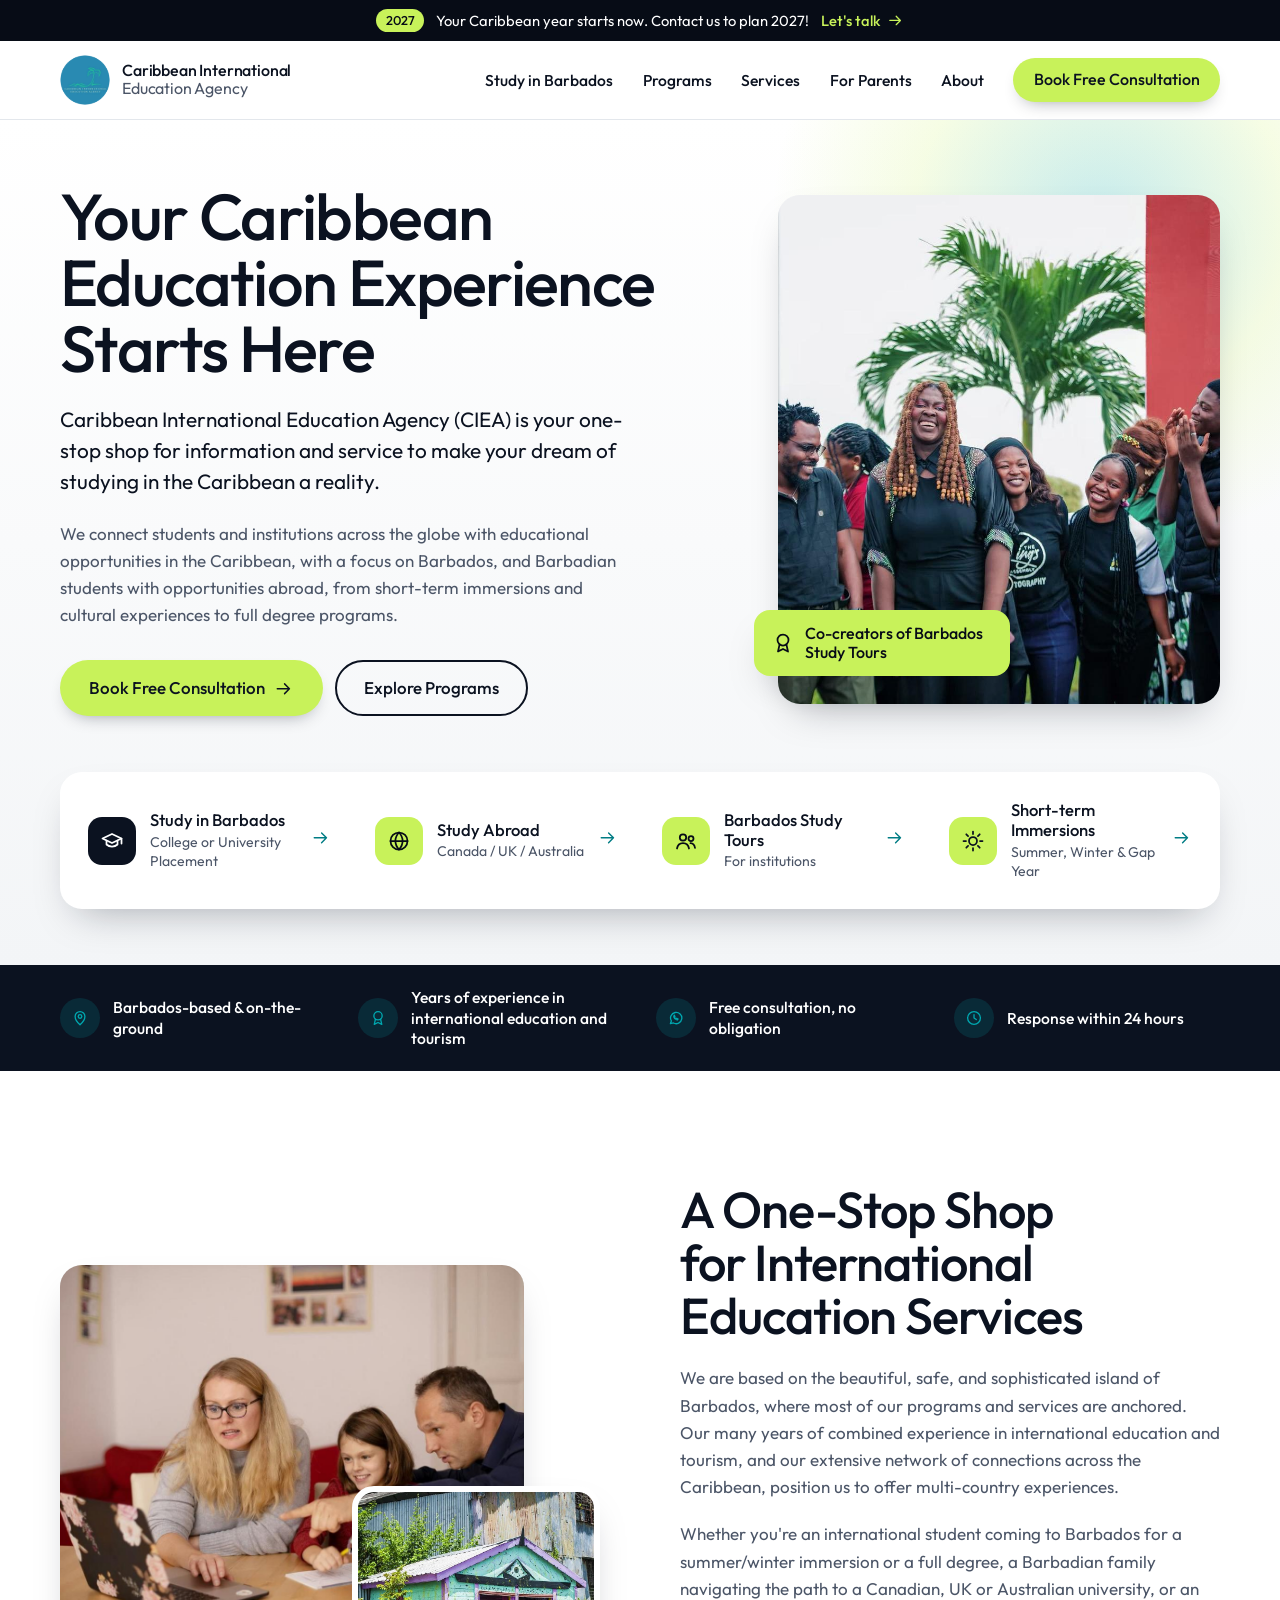
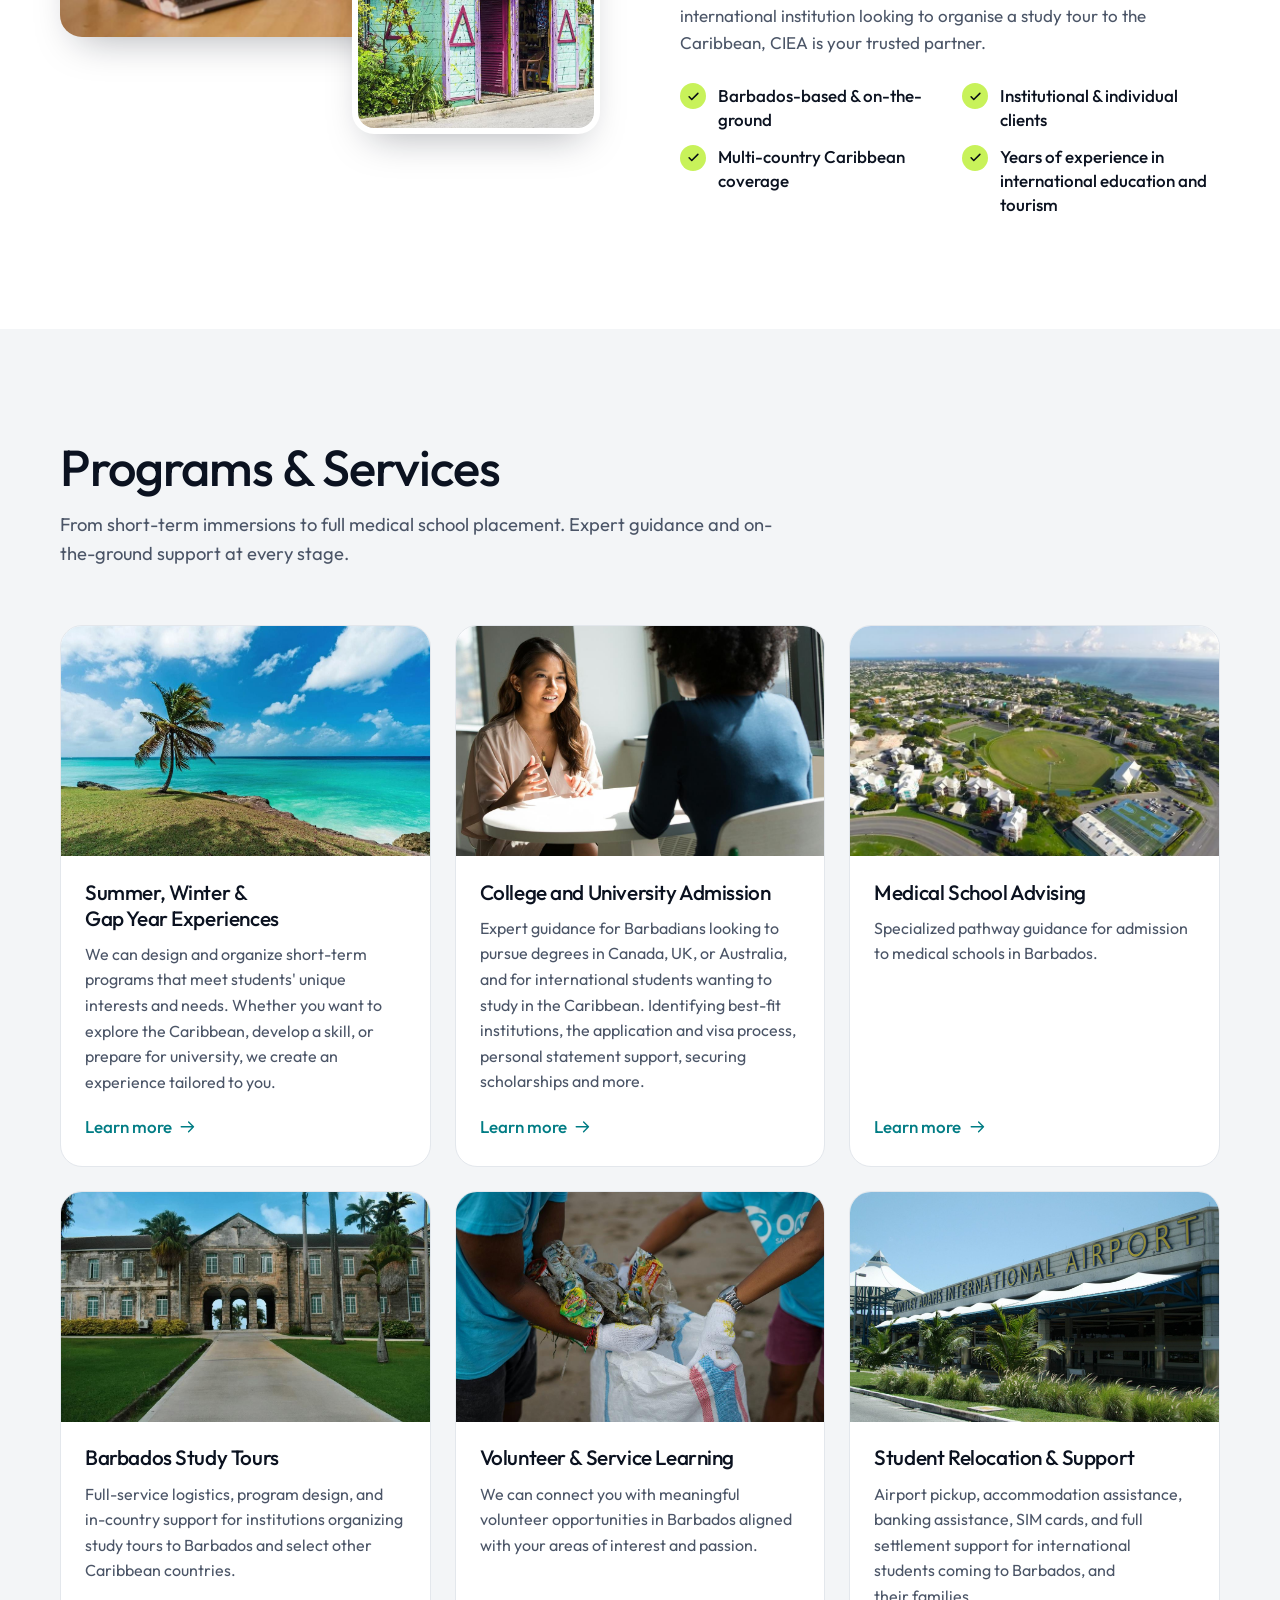
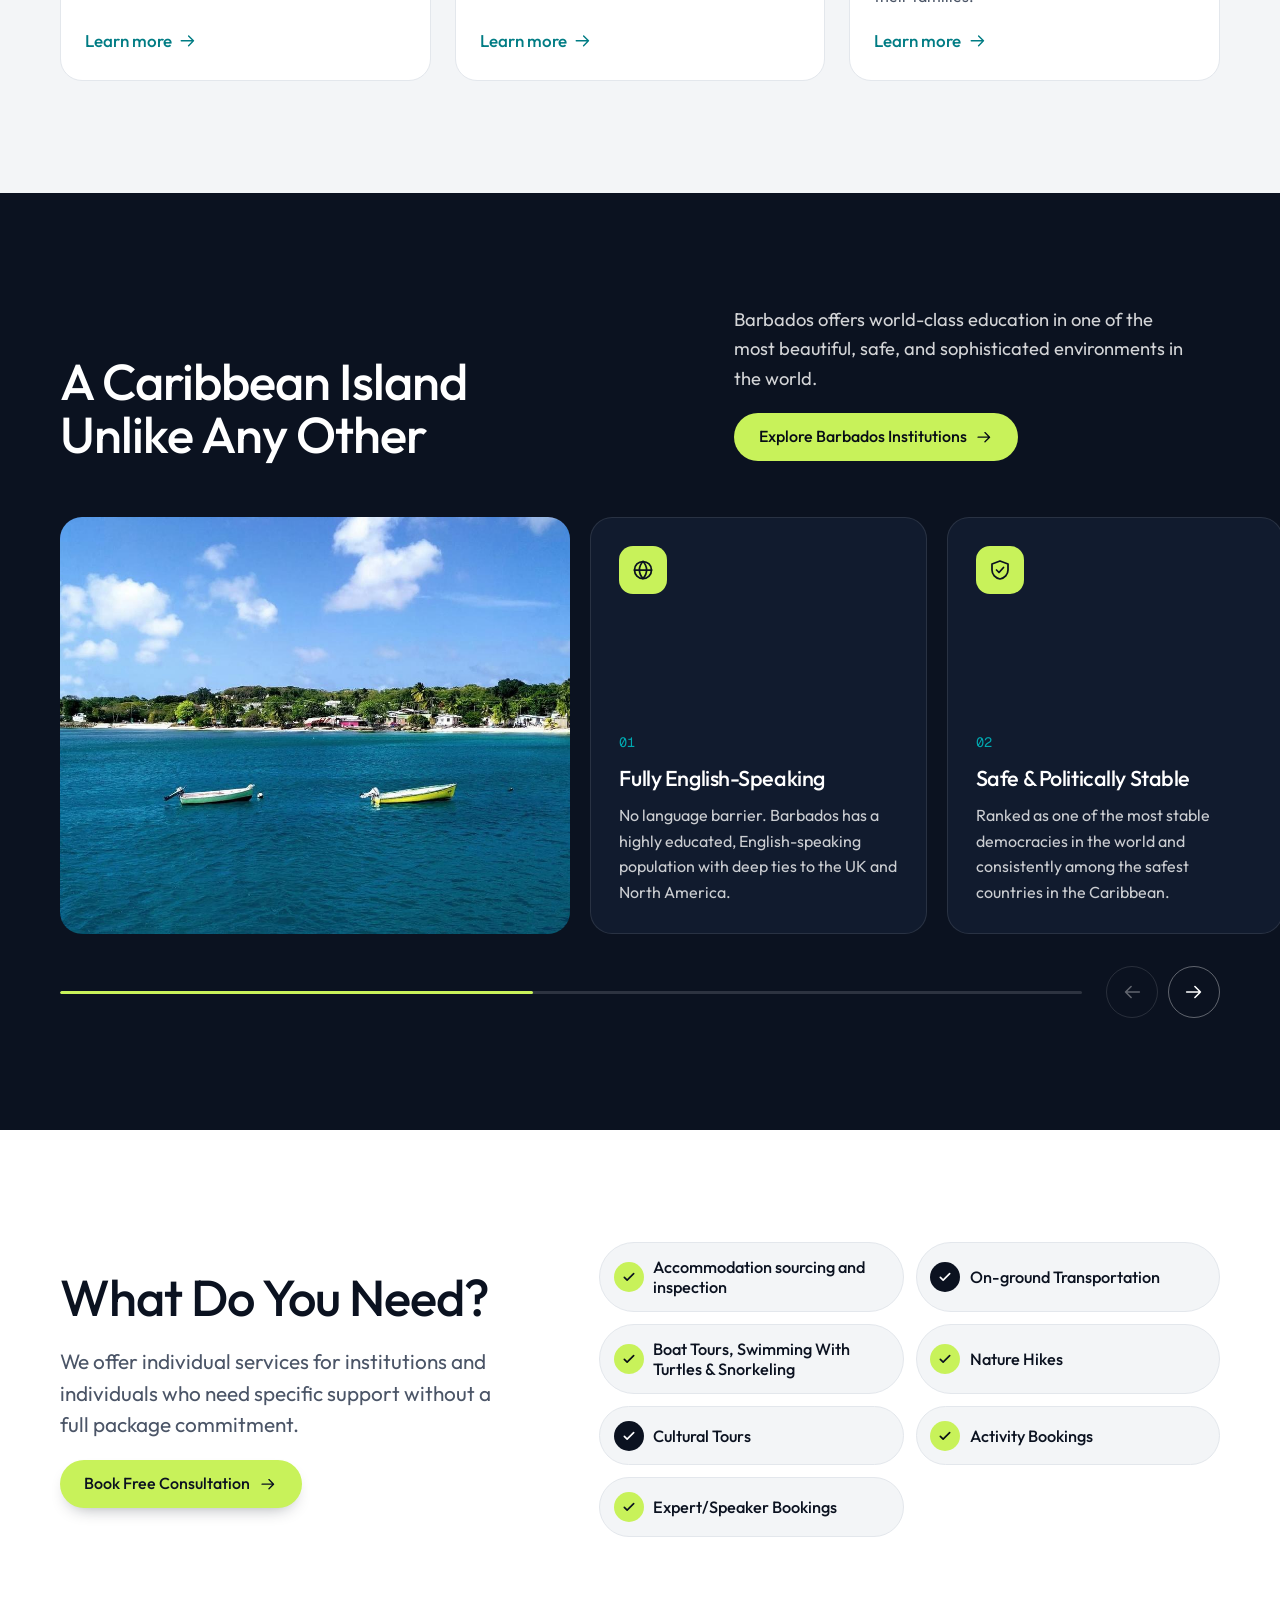
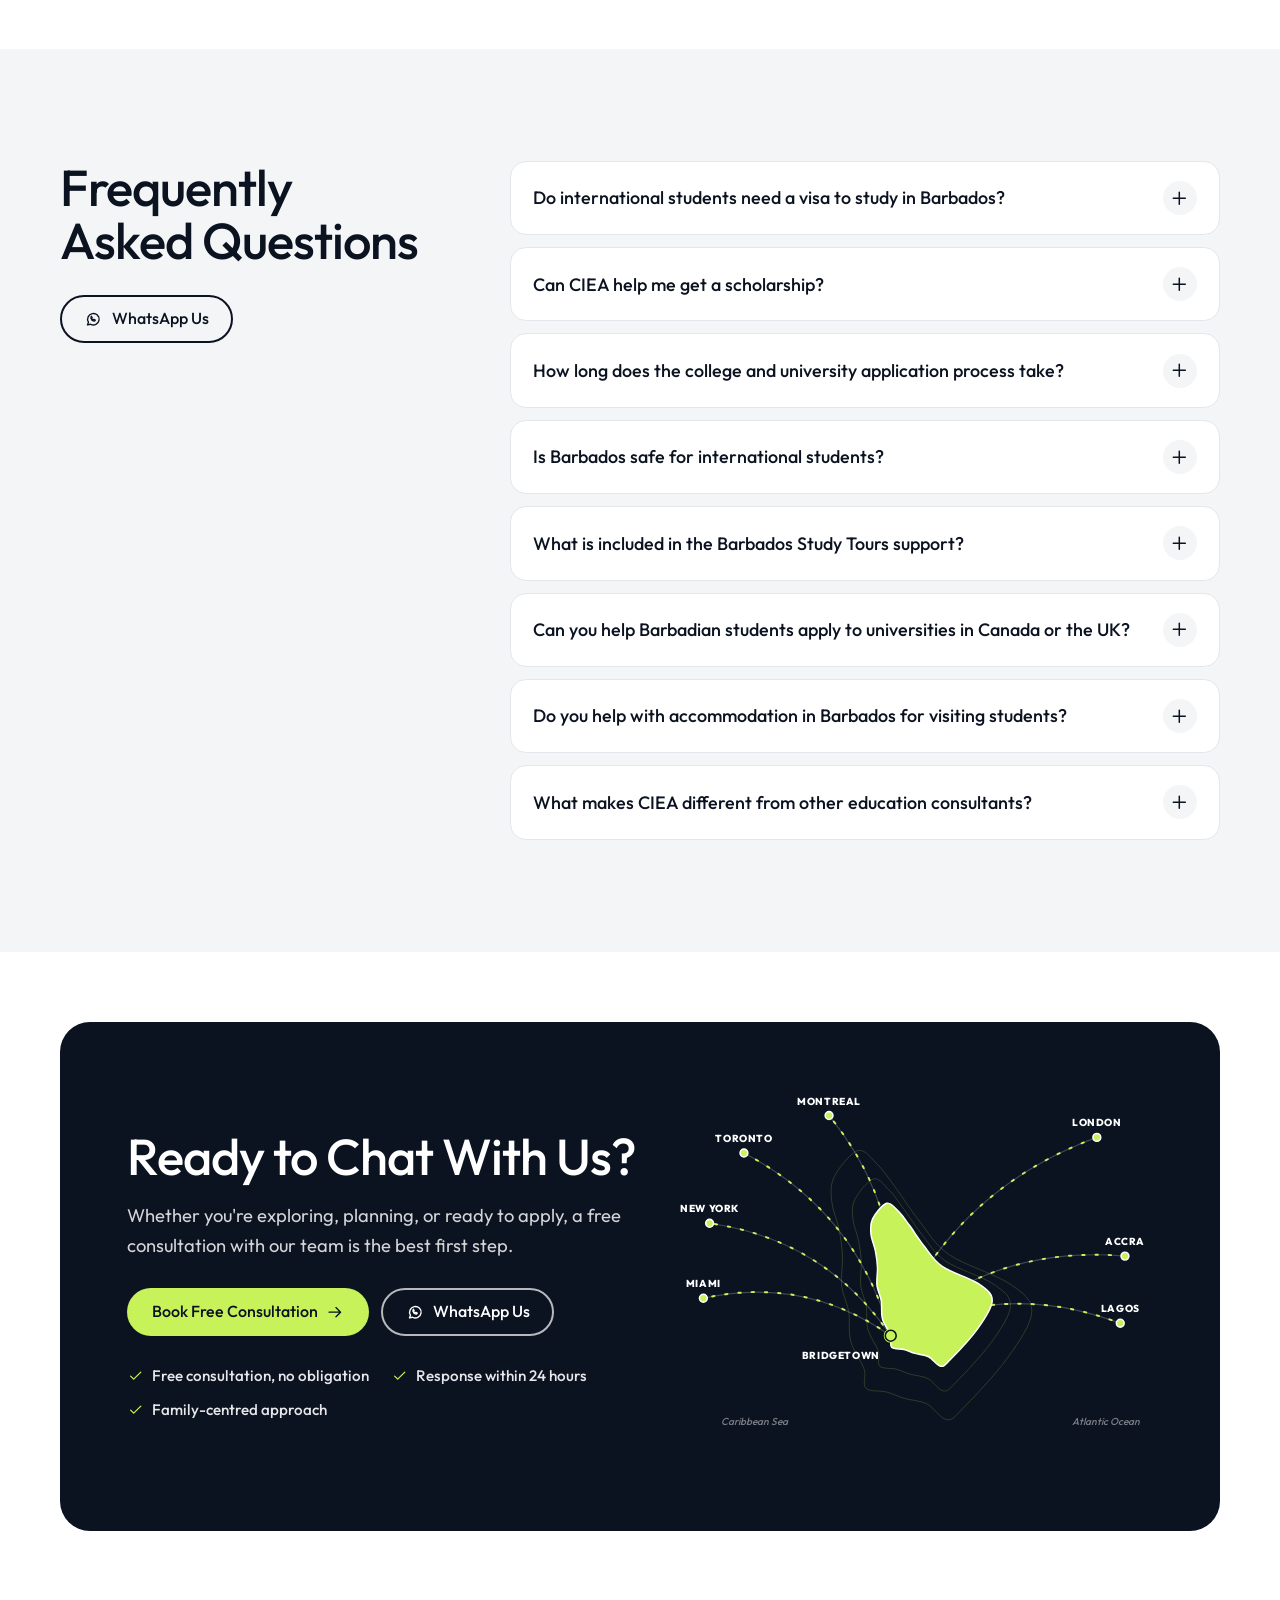
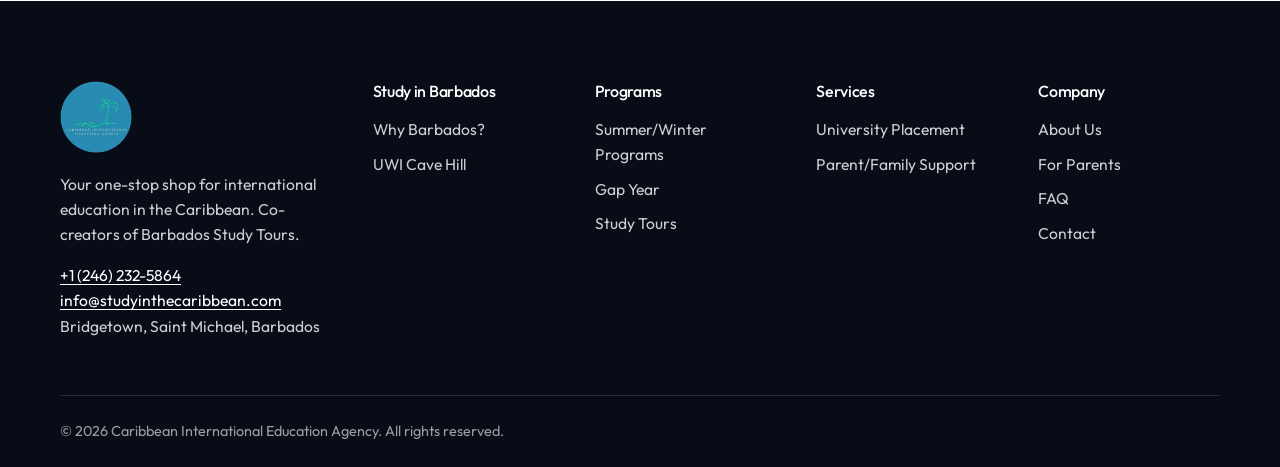
==== commit 733e6cf8: "Bring back the program finder with BCC, Codrington College and SJPI 525 programs across four Barbado" ====
--- a/index.html
+++ b/index.html
@@ -22,7 +22,7 @@
 <link rel="preconnect" href="https://fonts.googleapis.com">
 <link rel="preconnect" href="https://fonts.gstatic.com" crossorigin>
 <link rel="stylesheet" href="https://fonts.googleapis.com/css2?family=Outfit:wght@300..800&family=Geist+Mono:wght@500&display=swap">
-<link rel="stylesheet" href="assets/styles.css?v=18b523d3">
+<link rel="stylesheet" href="assets/styles.css?v=a8d50efb">
 </head>
 <body>
 <svg width="0" height="0" style="position:absolute" aria-hidden="true">
@@ -56,7 +56,7 @@
 <img src="assets/ciea-logo.png" alt="" width="52" height="52">
 <span class="brand-name">Caribbean International<span>Education Agency</span></span></a>
 <button class="nav-toggle" aria-expanded="false" aria-controls="site-nav" aria-label="Menu"><svg class="icon i-menu" aria-hidden="true"><use href="#i-menu"/></svg><svg class="icon i-close" hidden aria-hidden="true"><use href="#i-close"/></svg></button>
-<nav class="nav" id="site-nav" aria-label="Main"><a href="study-in-barbados.html">Study in Barbados</a><a href="programs.html">Programs</a><a href="services.html">Services</a><a href="about.html#families">For Parents</a><a href="about.html">About</a><a href="team.html">Team</a><a class="btn btn-primary" href="contact.html">Book Free Consultation</a></nav>
+<nav class="nav" id="site-nav" aria-label="Main"><a href="study-in-barbados.html">Study in Barbados</a><a href="programs.html">Programs</a><a href="services.html">Services</a><a href="about.html#families">For Parents</a><a href="about.html">About</a><a class="btn btn-primary" href="contact.html">Book Free Consultation</a></nav>
 </div></header>
 <main id="main">
 
@@ -143,18 +143,17 @@
 <li><a href="study-in-barbados.html#why">Why Barbados?</a></li><li><a href="study-in-barbados.html#uwi">UWI Cave Hill</a></li>
 </ul></div>
 <div class="foot-col"><h3>Programs</h3><ul>
-<li><a href="programs.html#full-degrees">Full Degrees</a></li><li><a href="programs.html#summer-camps">Summer/Winter Programs</a></li><li><a href="programs.html#gap-year">Gap Year</a></li>
+<li><a href="programs.html#summer-camps">Summer/Winter Programs</a></li><li><a href="programs.html#gap-year">Gap Year</a></li>
 <li><a href="programs.html#study-tours">Study Tours</a></li></ul></div>
 <div class="foot-col"><h3>Services</h3><ul>
 <li><a href="services.html#placement">University Placement</a></li>
 <li><a href="services.html#family">Parent/Family Support</a></li></ul></div>
 <div class="foot-col"><h3>Company</h3><ul>
-<li><a href="about.html">About Us</a></li><li><a href="team.html">Our Team</a></li><li><a href="about.html#families">For Parents</a></li>
+<li><a href="about.html">About Us</a></li><li><a href="about.html#families">For Parents</a></li>
 <li><a href="index.html#faq">FAQ</a></li><li><a href="contact.html">Contact</a></li></ul></div>
 </div>
-<aside class="foot-notice" aria-labelledby="scam-h"><svg class="icon" aria-hidden="true"><use href="#i-shield"/></svg><div><h3 id="scam-h">Beware of scams</h3><p>CIEA will only contact you from an @studyinthecaribbean.com email address. We will never ask you to send payment to a personal bank account or through WhatsApp. If you are unsure whether a message is from us, email <a href="mailto:info@studyinthecaribbean.com">info@studyinthecaribbean.com</a> before you reply or pay.</p></div></aside>
 <div class="foot-base"><span>&copy; 2026 Caribbean International Education Agency. All rights reserved.</span></div>
 </div></footer>
-<script src="assets/site.js?v=18b523d3"></script>
+<script src="assets/site.js?v=a8d50efb"></script>
 </body>
 </html>
--- a/assets/styles.css
+++ b/assets/styles.css
@@ -305,12 +305,7 @@
 .foot-col ul { list-style: none; margin: 0; padding: 0; display: grid; gap: .6rem; }
 .foot-col a { text-decoration: none; }
 .foot-col a:hover, .foot-brand a:hover { color: var(--seafoam); text-decoration: underline; }
-.foot-notice { margin-top: 3rem; display: flex; gap: 1rem; align-items: flex-start; padding: 1.25rem 1.4rem; border-radius: var(--r); border: 1px solid rgba(200, 242, 90, .35); background: rgba(200, 242, 90, .06); max-width: 860px; }
-.foot-notice > .icon { width: 26px; height: 26px; color: var(--sun); margin-top: .1rem; }
-.foot-notice h3 { color: #fff; font-size: 1.05rem; margin-bottom: .35rem; }
-.foot-notice p { color: rgba(255, 255, 255, .78); font-size: .95rem; }
-.foot-notice a { color: #fff; text-decoration: underline; }
-.foot-base { margin-top: 2.5rem; padding-block: 1.5rem; border-top: 1px solid rgba(255, 255, 255, .12); font-size: .9rem; color: rgba(255, 255, 255, .6); }
+.foot-base { margin-top: 3.5rem; padding-block: 1.5rem; border-top: 1px solid rgba(255, 255, 255, .12); font-size: .9rem; color: rgba(255, 255, 255, .6); }
 
 /* Inner page hero: deep band */
 .page-hero { background: var(--deep); color: #fff; padding-block: clamp(3rem, 2rem + 4vw, 5.5rem); position: relative; overflow: hidden; }
@@ -465,16 +460,43 @@
 }
 .page-hero .btn, .envelope .btn, .band-deep .btn { box-shadow: none; }
 
-/* Team */
-.team-list { display: grid; gap: clamp(3rem, 2rem + 4vw, 6rem); }
-.member { display: grid; grid-template-columns: minmax(0, .42fr) minmax(0, .58fr); gap: clamp(2rem, 1rem + 4vw, 5rem); align-items: start; }
-.member:nth-child(even) { grid-template-columns: minmax(0, .58fr) minmax(0, .42fr); }
-.member:nth-child(even) .member-photo { order: 2; }
-.member-photo .ph { aspect-ratio: 4 / 5; }
-.member-copy > * + * { margin-top: 1rem; }
-.member-copy h2 { font-size: clamp(1.9rem, 1.4rem + 1.6vw, 2.75rem); }
-.member-role { margin-top: .4rem !important; color: var(--sea-ink); font-weight: 500; font-size: 1.1rem; }
-.member-copy p:not(.member-role) { color: var(--ink-2); }
-@media (max-width: 960px) { .member, .member:nth-child(even) { grid-template-columns: 1fr; } .member:nth-child(even) .member-photo { order: 0; } .member-photo { max-width: 420px; } }
-.member-photo .avatar { display: grid; place-items: center; border: 0; background: var(--deep); background-image: radial-gradient(circle at 70% 25%, rgba(0, 168, 176, .55), transparent 60%); }
-.member-photo .avatar span { font-family: var(--display); font-weight: 500; font-size: clamp(4rem, 3rem + 4vw, 7rem); letter-spacing: -0.02em; color: var(--sun); }
+/* Program finder */
+.cf-section { padding-top: clamp(2.5rem, 2rem + 2vw, 3.5rem); }
+.cf-bar { display: grid; grid-template-columns: repeat(6, minmax(0, 1fr)); gap: 1rem 1.25rem; align-items: end; background: var(--mist); border-radius: var(--r-lg); padding: clamp(1rem, 2.5vw, 1.5rem); }
+.cf-search { grid-column: span 4; }
+.cf-bar > :nth-child(2) { grid-column: span 2; }
+.cf-bar > :nth-child(n+3) { grid-column: span 2; }
+.cf-field { display: grid; gap: .45rem; min-width: 0; }
+.cf-field > label, .cf-lab { font-weight: 500; font-size: .95rem; }
+.cf-field input[type="search"], .cf-field select { font: inherit; font-size: 1rem; color: var(--ink); background: #fff; width: 100%; height: 50px; border: 1.5px solid var(--line); border-radius: 12px; padding: 0 1rem; }
+.cf-field input[type="search"]:focus, .cf-field select:focus { outline: none; border-color: var(--lagoon); box-shadow: 0 0 0 4px rgba(0, 168, 176, .15); }
+.cf-seg { display: flex; background: #fff; border: 1.5px solid var(--line); border-radius: 12px; padding: 3px; height: 50px; }
+.cf-seg label { flex: 1; display: grid; }
+.cf-seg input { position: absolute; opacity: 0; pointer-events: none; }
+.cf-seg span { display: grid; place-items: center; padding: 0 .7rem; border-radius: 9px; font-weight: 500; font-size: .92rem; cursor: pointer; white-space: nowrap; color: var(--ink-2); }
+.cf-seg input:checked + span { background: var(--deep); color: #fff; }
+.cf-seg input:focus-visible + span { outline: 3px solid var(--lagoon); outline-offset: 1px; }
+.cf-status { display: flex; flex-wrap: wrap; align-items: center; justify-content: space-between; gap: .5rem 1rem; margin: 1.5rem 0 1.25rem; }
+.cf-status p { color: var(--ink-2); font-weight: 500; }
+.cf-reset { font: inherit; font-weight: 500; color: var(--sea-ink); background: none; border: 0; padding: .25rem 0; cursor: pointer; text-decoration: underline; text-underline-offset: .2em; }
+.cf-list { list-style: none; margin: 0; padding: 0; display: grid; grid-template-columns: repeat(auto-fill, minmax(min(100%, 290px), 1fr)); gap: 1rem; }
+.cf-card { display: flex; flex-direction: column; gap: .55rem; background: #fff; border: 1px solid var(--line); border-radius: var(--r); padding: 1.2rem 1.25rem 1.1rem; transition: border-color .25s var(--ease), box-shadow .35s var(--ease); }
+.cf-card:hover { border-color: var(--lagoon); box-shadow: var(--shadow-sm); }
+.cf-top { display: flex; flex-wrap: wrap; align-items: center; gap: .5rem; }
+.cf-award { padding: .22rem .65rem; border-radius: 999px; font-weight: 500; font-size: .8rem; background: var(--seafoam-soft); color: var(--sea-ink); }
+.cf-card.pg .cf-award { background: var(--sun-soft); color: #3d5a00; }
+.cf-school { font-size: .85rem; font-weight: 500; color: var(--ink-2); }
+.cf-card h3 { font-size: 1.15rem; }
+.cf-meta { font-size: .92rem; color: var(--ink-2); }
+.cf-note { font-size: .87rem; color: var(--ink-2); background: var(--mist); border-radius: var(--r-sm); padding: .4rem .65rem; }
+.cf-link { margin-top: auto; padding-top: .35rem; display: inline-flex; align-items: center; gap: .4rem; font-weight: 500; font-size: .92rem; color: var(--sea-ink); text-decoration: none; }
+.cf-link:hover { text-decoration: underline; }
+.cf-link .icon { width: 1rem; height: 1rem; }
+.cf-empty { display: grid; gap: .75rem; justify-items: start; background: var(--sun-soft); border-radius: var(--r-lg); padding: clamp(1.5rem, 3vw, 2.25rem); }
+.cf-empty p { color: var(--ink-2); max-width: 56ch; }
+.cf-empty .btn-row { margin-top: .5rem; }
+.cf-more-row { display: flex; justify-content: center; margin-top: 2rem; }
+.cf-source { margin-top: 2.5rem; font-size: .92rem; color: var(--ink-2); max-width: 78ch; }
+.cf-source a { color: var(--sea-ink); }
+@media (max-width: 960px) { .cf-search, .cf-bar > :nth-child(n+2) { grid-column: span 3; } .cf-search { grid-column: 1 / -1; } }
+@media (max-width: 620px) { .cf-bar > * { grid-column: 1 / -1 !important; } .cf-seg span { padding-inline: .45rem; } }
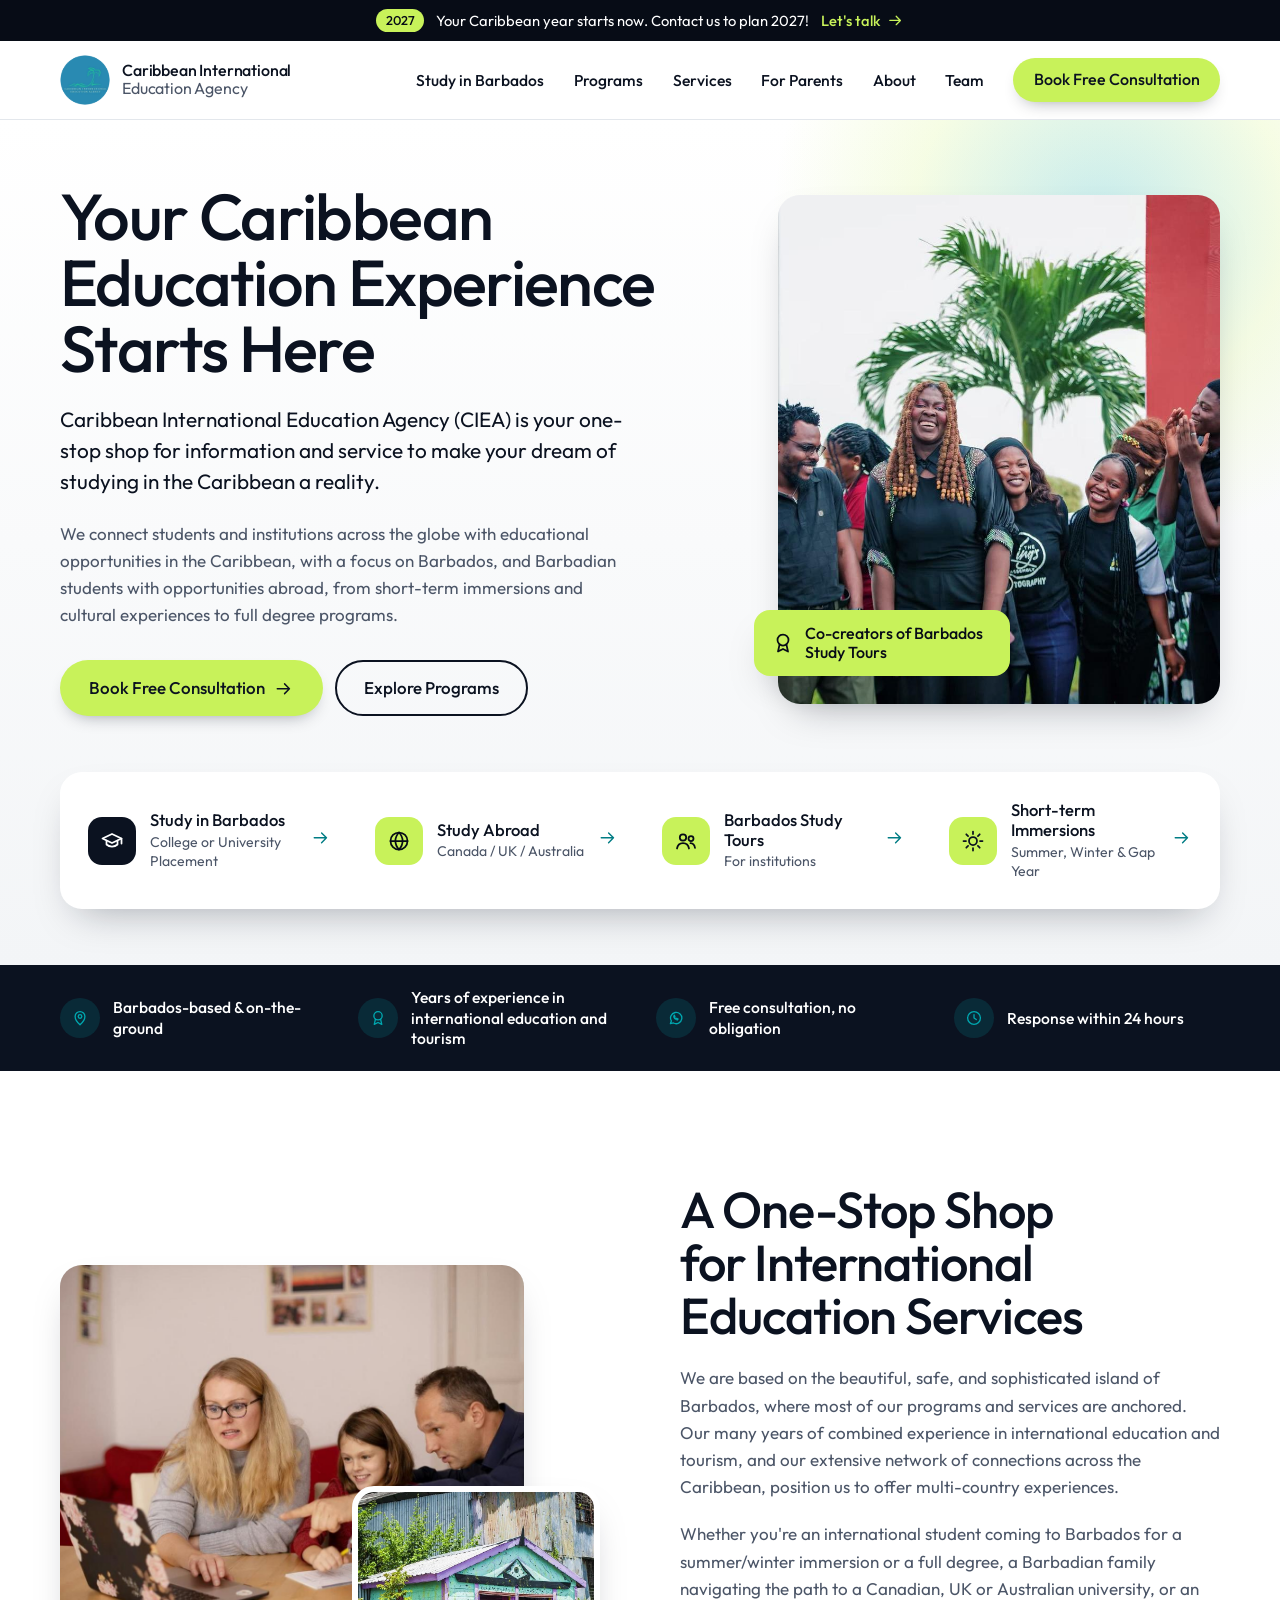
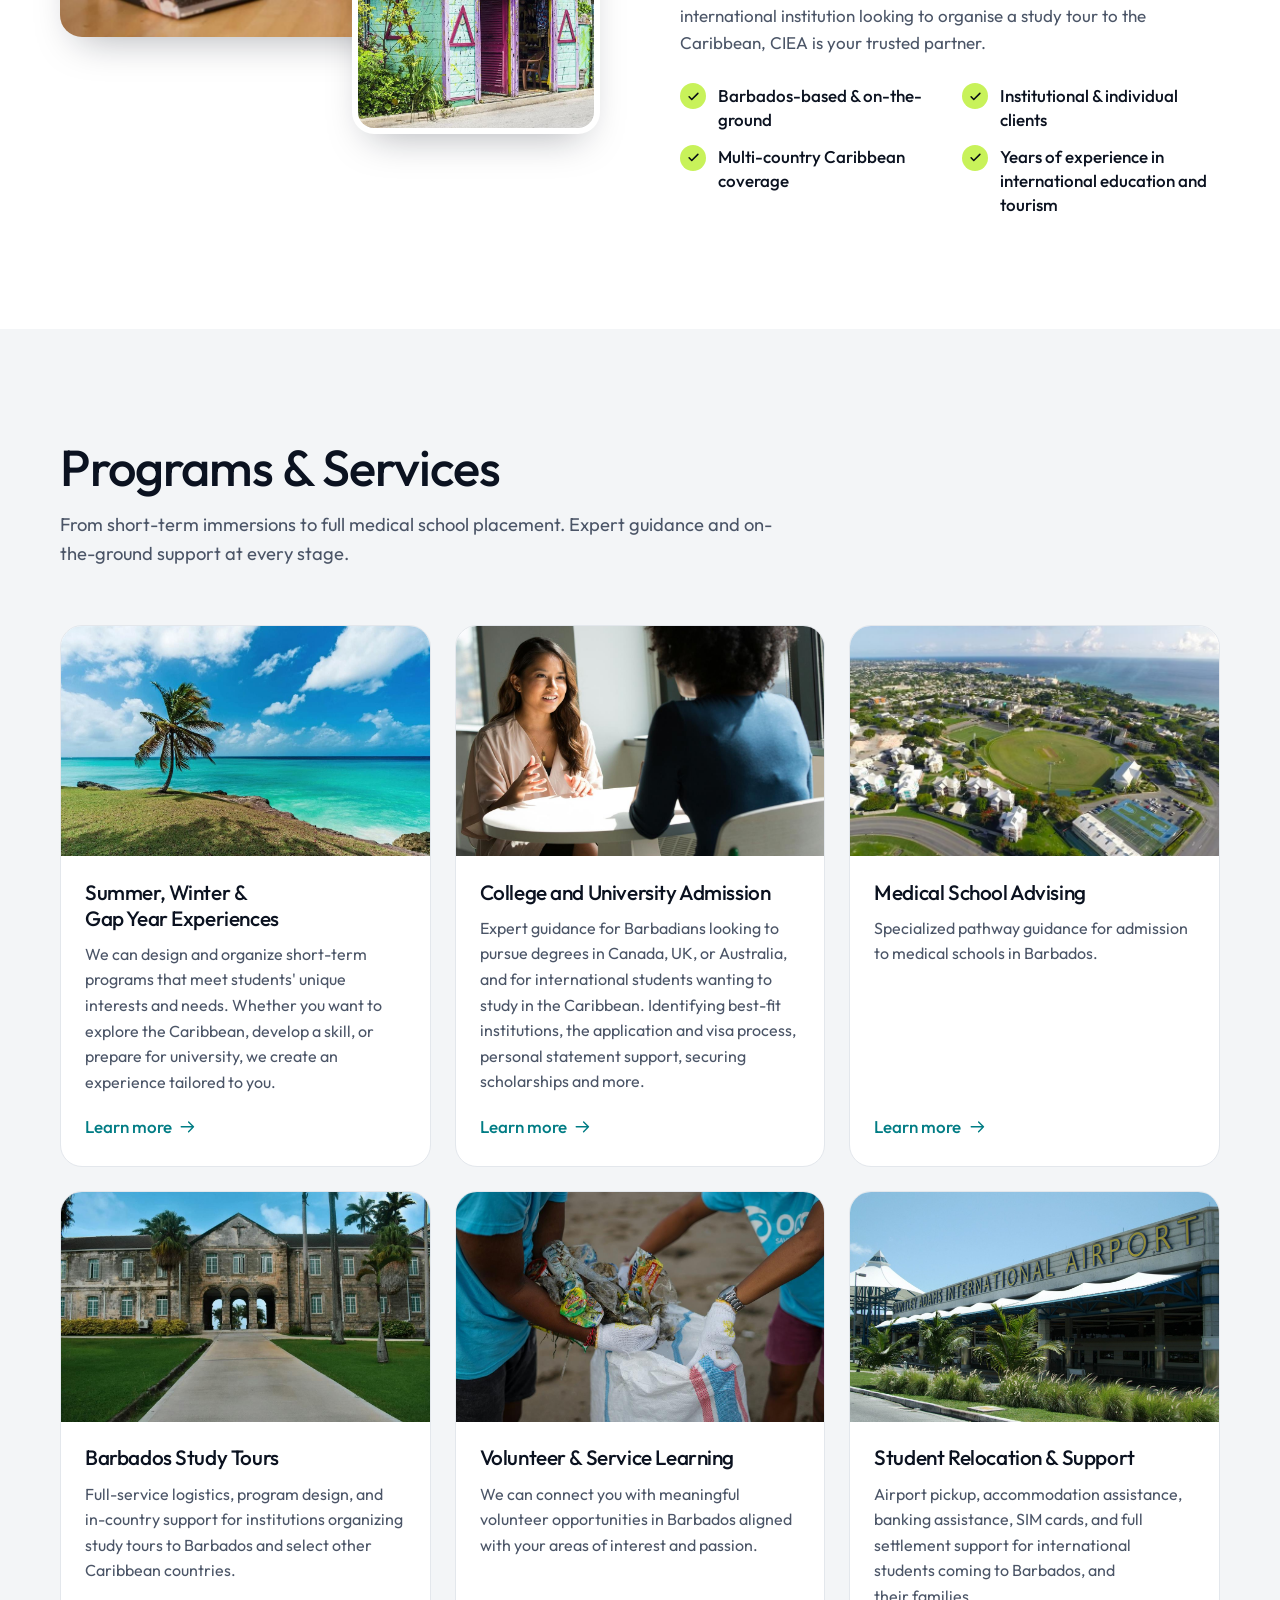
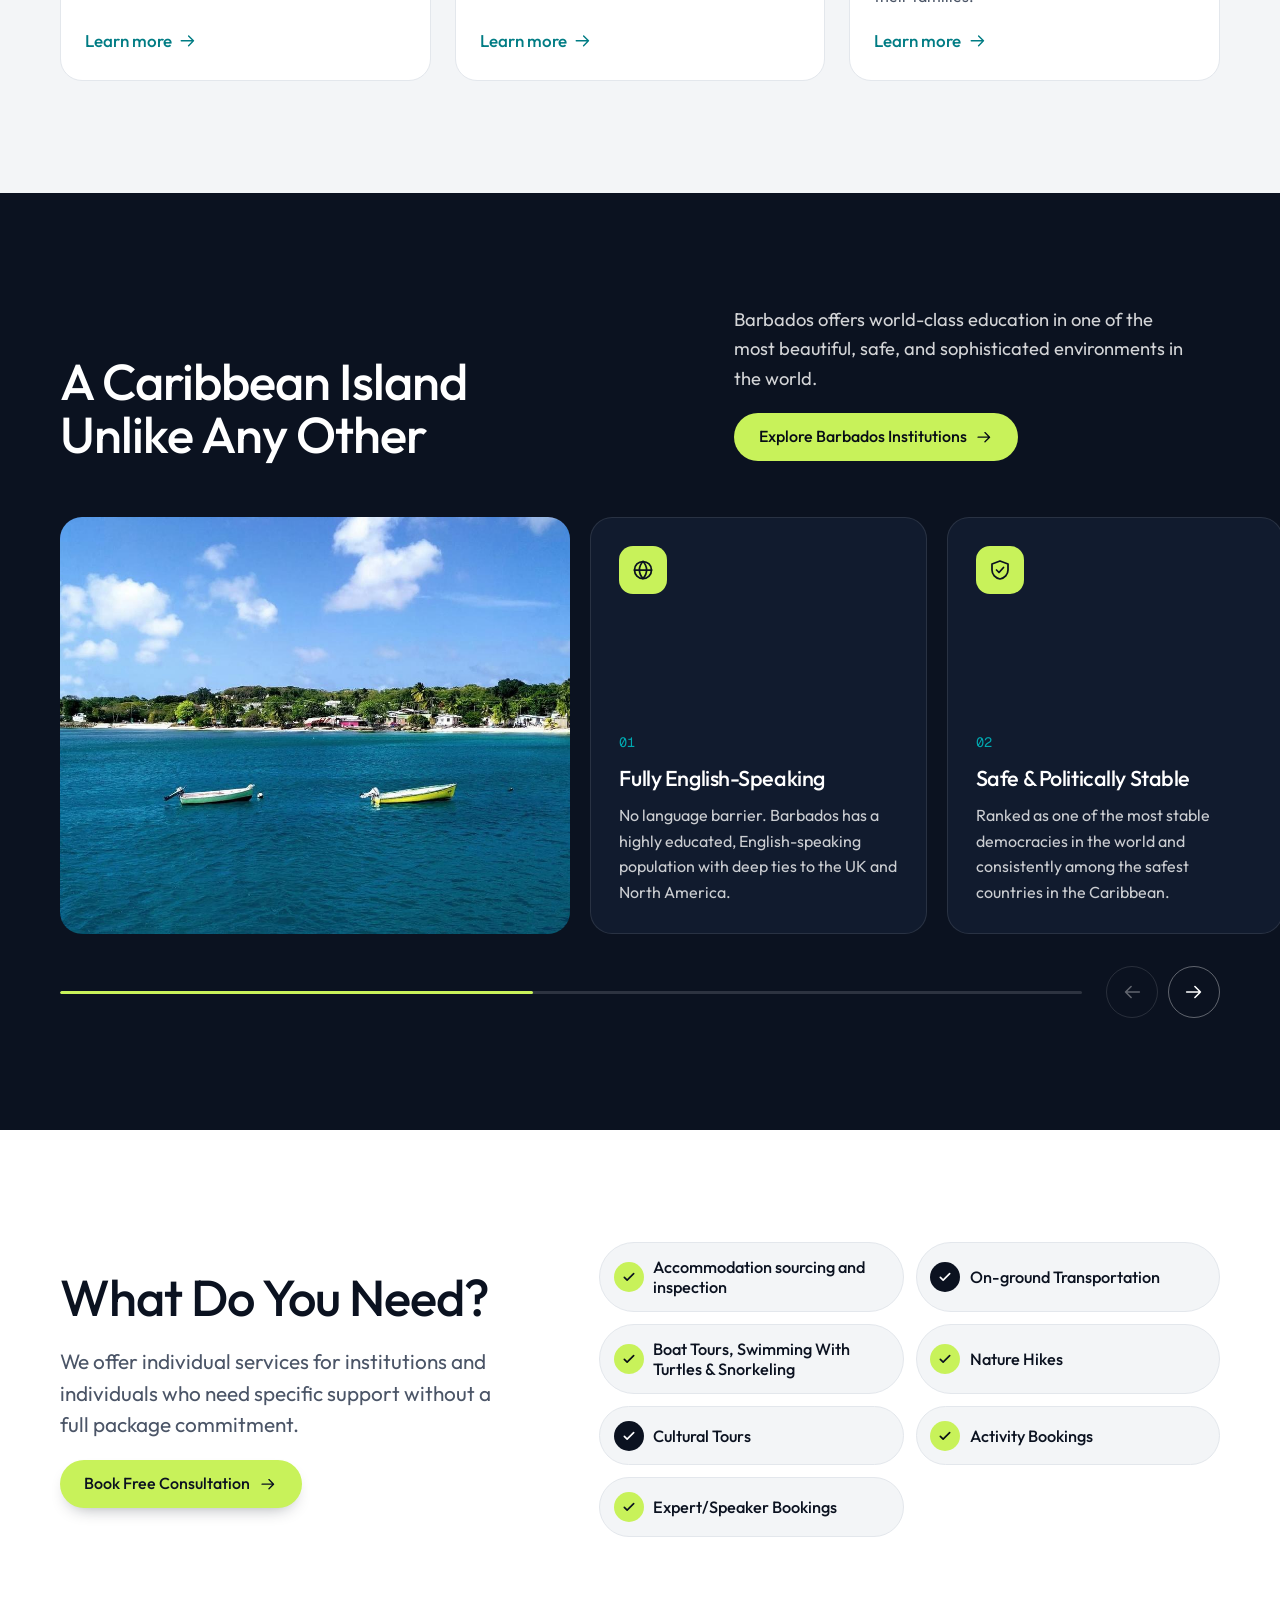
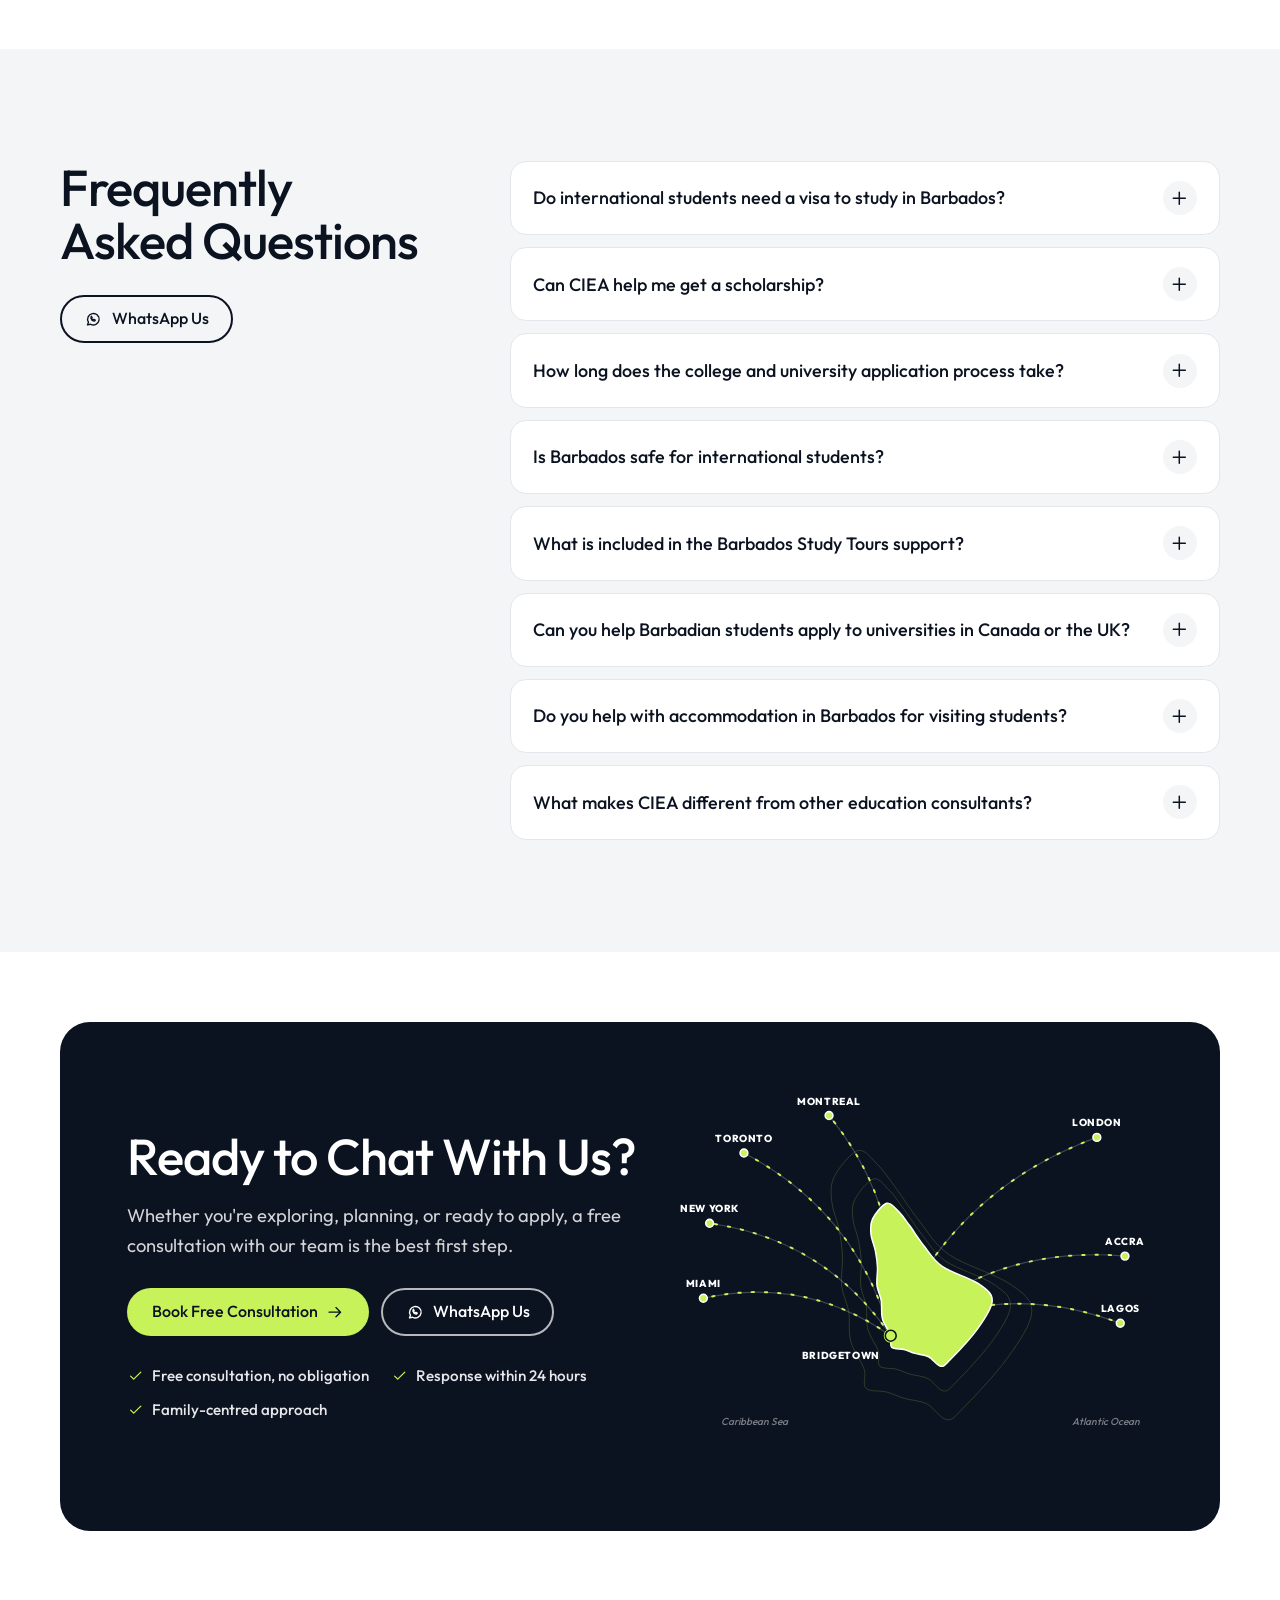
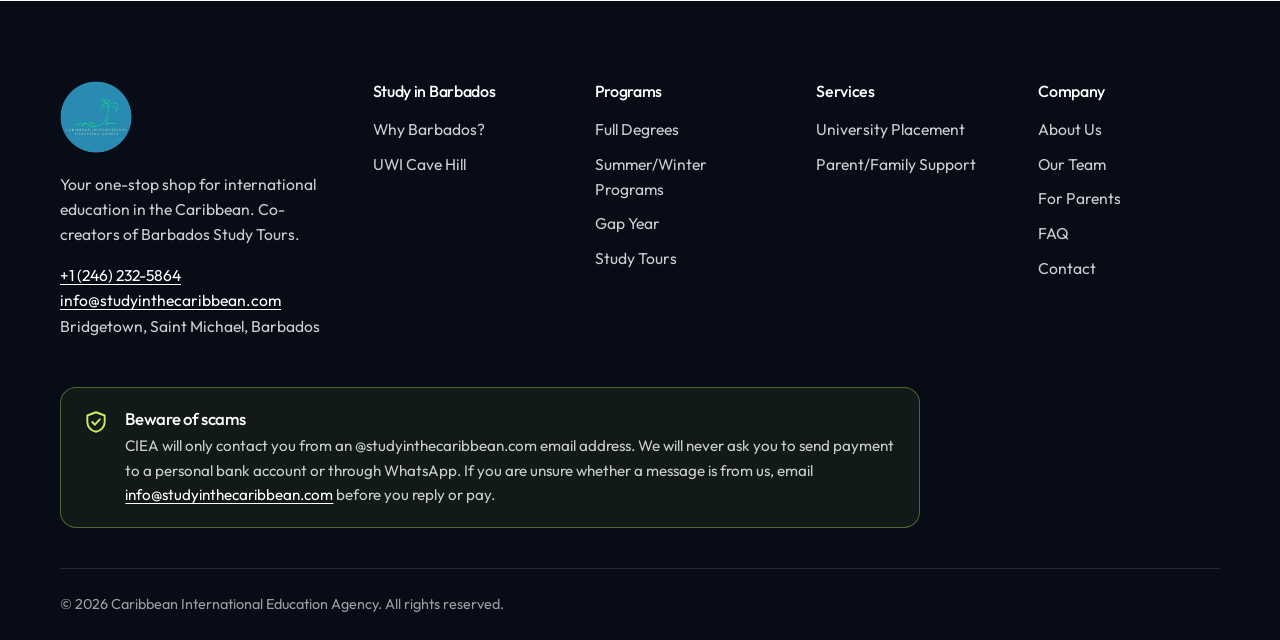
==== commit 605dba9d: "Merge main into the program finder branch Co-Authored-By: Claude Opus 5.5 <noreply@anthropic.com> Cl" ====
--- a/index.html
+++ b/index.html
@@ -22,7 +22,7 @@
 <link rel="preconnect" href="https://fonts.googleapis.com">
 <link rel="preconnect" href="https://fonts.gstatic.com" crossorigin>
 <link rel="stylesheet" href="https://fonts.googleapis.com/css2?family=Outfit:wght@300..800&family=Geist+Mono:wght@500&display=swap">
-<link rel="stylesheet" href="assets/styles.css?v=a8d50efb">
+<link rel="stylesheet" href="assets/styles.css?v=a7b3dd72">
 </head>
 <body>
 <svg width="0" height="0" style="position:absolute" aria-hidden="true">
@@ -56,7 +56,7 @@
 <img src="assets/ciea-logo.png" alt="" width="52" height="52">
 <span class="brand-name">Caribbean International<span>Education Agency</span></span></a>
 <button class="nav-toggle" aria-expanded="false" aria-controls="site-nav" aria-label="Menu"><svg class="icon i-menu" aria-hidden="true"><use href="#i-menu"/></svg><svg class="icon i-close" hidden aria-hidden="true"><use href="#i-close"/></svg></button>
-<nav class="nav" id="site-nav" aria-label="Main"><a href="study-in-barbados.html">Study in Barbados</a><a href="programs.html">Programs</a><a href="services.html">Services</a><a href="about.html#families">For Parents</a><a href="about.html">About</a><a class="btn btn-primary" href="contact.html">Book Free Consultation</a></nav>
+<nav class="nav" id="site-nav" aria-label="Main"><a href="study-in-barbados.html">Study in Barbados</a><a href="programs.html">Programs</a><a href="services.html">Services</a><a href="about.html#families">For Parents</a><a href="about.html">About</a><a href="team.html">Team</a><a class="btn btn-primary" href="contact.html">Book Free Consultation</a></nav>
 </div></header>
 <main id="main">
 
@@ -143,17 +143,18 @@
 <li><a href="study-in-barbados.html#why">Why Barbados?</a></li><li><a href="study-in-barbados.html#uwi">UWI Cave Hill</a></li>
 </ul></div>
 <div class="foot-col"><h3>Programs</h3><ul>
-<li><a href="programs.html#summer-camps">Summer/Winter Programs</a></li><li><a href="programs.html#gap-year">Gap Year</a></li>
+<li><a href="programs.html#full-degrees">Full Degrees</a></li><li><a href="programs.html#summer-camps">Summer/Winter Programs</a></li><li><a href="programs.html#gap-year">Gap Year</a></li>
 <li><a href="programs.html#study-tours">Study Tours</a></li></ul></div>
 <div class="foot-col"><h3>Services</h3><ul>
 <li><a href="services.html#placement">University Placement</a></li>
 <li><a href="services.html#family">Parent/Family Support</a></li></ul></div>
 <div class="foot-col"><h3>Company</h3><ul>
-<li><a href="about.html">About Us</a></li><li><a href="about.html#families">For Parents</a></li>
+<li><a href="about.html">About Us</a></li><li><a href="team.html">Our Team</a></li><li><a href="about.html#families">For Parents</a></li>
 <li><a href="index.html#faq">FAQ</a></li><li><a href="contact.html">Contact</a></li></ul></div>
 </div>
+<aside class="foot-notice" aria-labelledby="scam-h"><svg class="icon" aria-hidden="true"><use href="#i-shield"/></svg><div><h3 id="scam-h">Beware of scams</h3><p>CIEA will only contact you from an @studyinthecaribbean.com email address. We will never ask you to send payment to a personal bank account or through WhatsApp. If you are unsure whether a message is from us, email <a href="mailto:info@studyinthecaribbean.com">info@studyinthecaribbean.com</a> before you reply or pay.</p></div></aside>
 <div class="foot-base"><span>&copy; 2026 Caribbean International Education Agency. All rights reserved.</span></div>
 </div></footer>
-<script src="assets/site.js?v=a8d50efb"></script>
+<script src="assets/site.js?v=a7b3dd72"></script>
 </body>
 </html>
--- a/assets/styles.css
+++ b/assets/styles.css
@@ -305,7 +305,12 @@
 .foot-col ul { list-style: none; margin: 0; padding: 0; display: grid; gap: .6rem; }
 .foot-col a { text-decoration: none; }
 .foot-col a:hover, .foot-brand a:hover { color: var(--seafoam); text-decoration: underline; }
-.foot-base { margin-top: 3.5rem; padding-block: 1.5rem; border-top: 1px solid rgba(255, 255, 255, .12); font-size: .9rem; color: rgba(255, 255, 255, .6); }
+.foot-notice { margin-top: 3rem; display: flex; gap: 1rem; align-items: flex-start; padding: 1.25rem 1.4rem; border-radius: var(--r); border: 1px solid rgba(200, 242, 90, .35); background: rgba(200, 242, 90, .06); max-width: 860px; }
+.foot-notice > .icon { width: 26px; height: 26px; color: var(--sun); margin-top: .1rem; }
+.foot-notice h3 { color: #fff; font-size: 1.05rem; margin-bottom: .35rem; }
+.foot-notice p { color: rgba(255, 255, 255, .78); font-size: .95rem; }
+.foot-notice a { color: #fff; text-decoration: underline; }
+.foot-base { margin-top: 2.5rem; padding-block: 1.5rem; border-top: 1px solid rgba(255, 255, 255, .12); font-size: .9rem; color: rgba(255, 255, 255, .6); }
 
 /* Inner page hero: deep band */
 .page-hero { background: var(--deep); color: #fff; padding-block: clamp(3rem, 2rem + 4vw, 5.5rem); position: relative; overflow: hidden; }
@@ -500,3 +505,16 @@
 .cf-source a { color: var(--sea-ink); }
 @media (max-width: 960px) { .cf-search, .cf-bar > :nth-child(n+2) { grid-column: span 3; } .cf-search { grid-column: 1 / -1; } }
 @media (max-width: 620px) { .cf-bar > * { grid-column: 1 / -1 !important; } .cf-seg span { padding-inline: .45rem; } }
+/* Team */
+.team-list { display: grid; gap: clamp(3rem, 2rem + 4vw, 6rem); }
+.member { display: grid; grid-template-columns: minmax(0, .42fr) minmax(0, .58fr); gap: clamp(2rem, 1rem + 4vw, 5rem); align-items: start; }
+.member:nth-child(even) { grid-template-columns: minmax(0, .58fr) minmax(0, .42fr); }
+.member:nth-child(even) .member-photo { order: 2; }
+.member-photo .ph { aspect-ratio: 4 / 5; }
+.member-copy > * + * { margin-top: 1rem; }
+.member-copy h2 { font-size: clamp(1.9rem, 1.4rem + 1.6vw, 2.75rem); }
+.member-role { margin-top: .4rem !important; color: var(--sea-ink); font-weight: 500; font-size: 1.1rem; }
+.member-copy p:not(.member-role) { color: var(--ink-2); }
+@media (max-width: 960px) { .member, .member:nth-child(even) { grid-template-columns: 1fr; } .member:nth-child(even) .member-photo { order: 0; } .member-photo { max-width: 420px; } }
+.member-photo .avatar { display: grid; place-items: center; border: 0; background: var(--deep); background-image: radial-gradient(circle at 70% 25%, rgba(0, 168, 176, .55), transparent 60%); }
+.member-photo .avatar span { font-family: var(--display); font-weight: 500; font-size: clamp(4rem, 3rem + 4vw, 7rem); letter-spacing: -0.02em; color: var(--sun); }
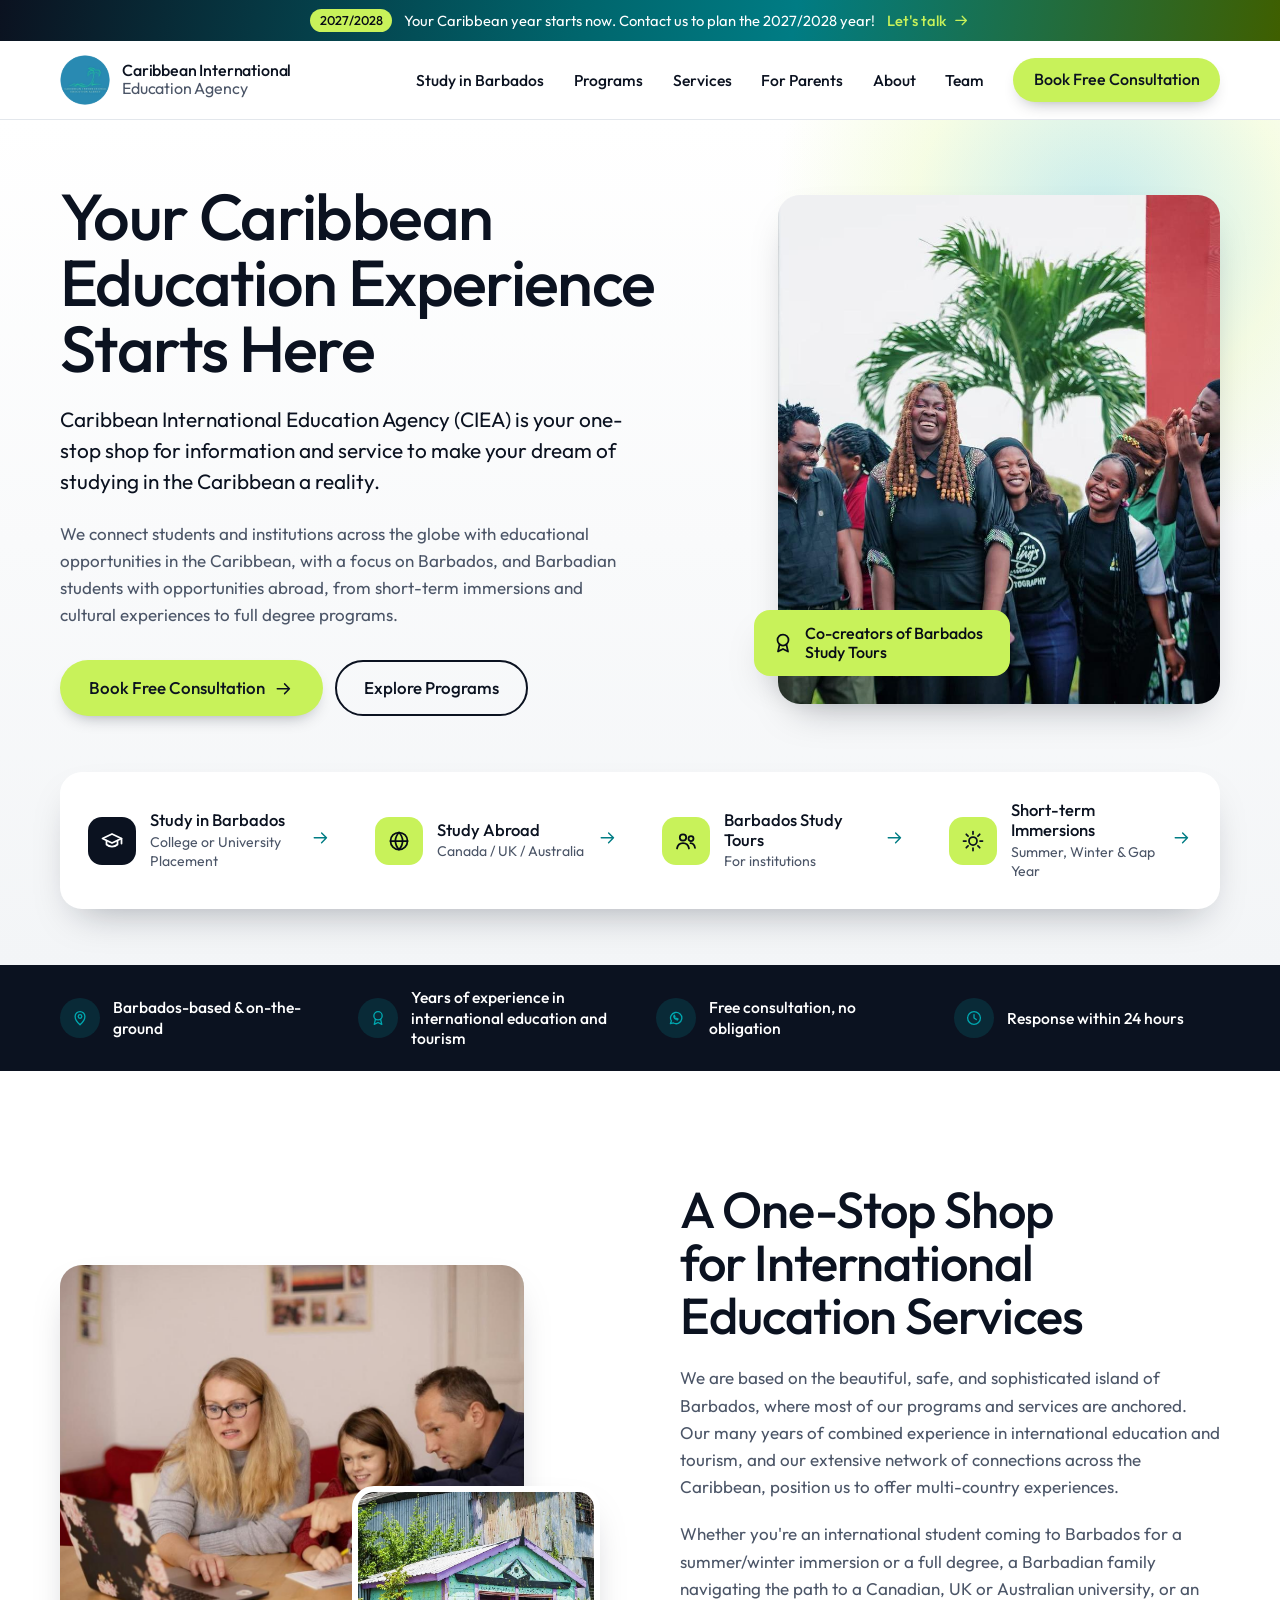
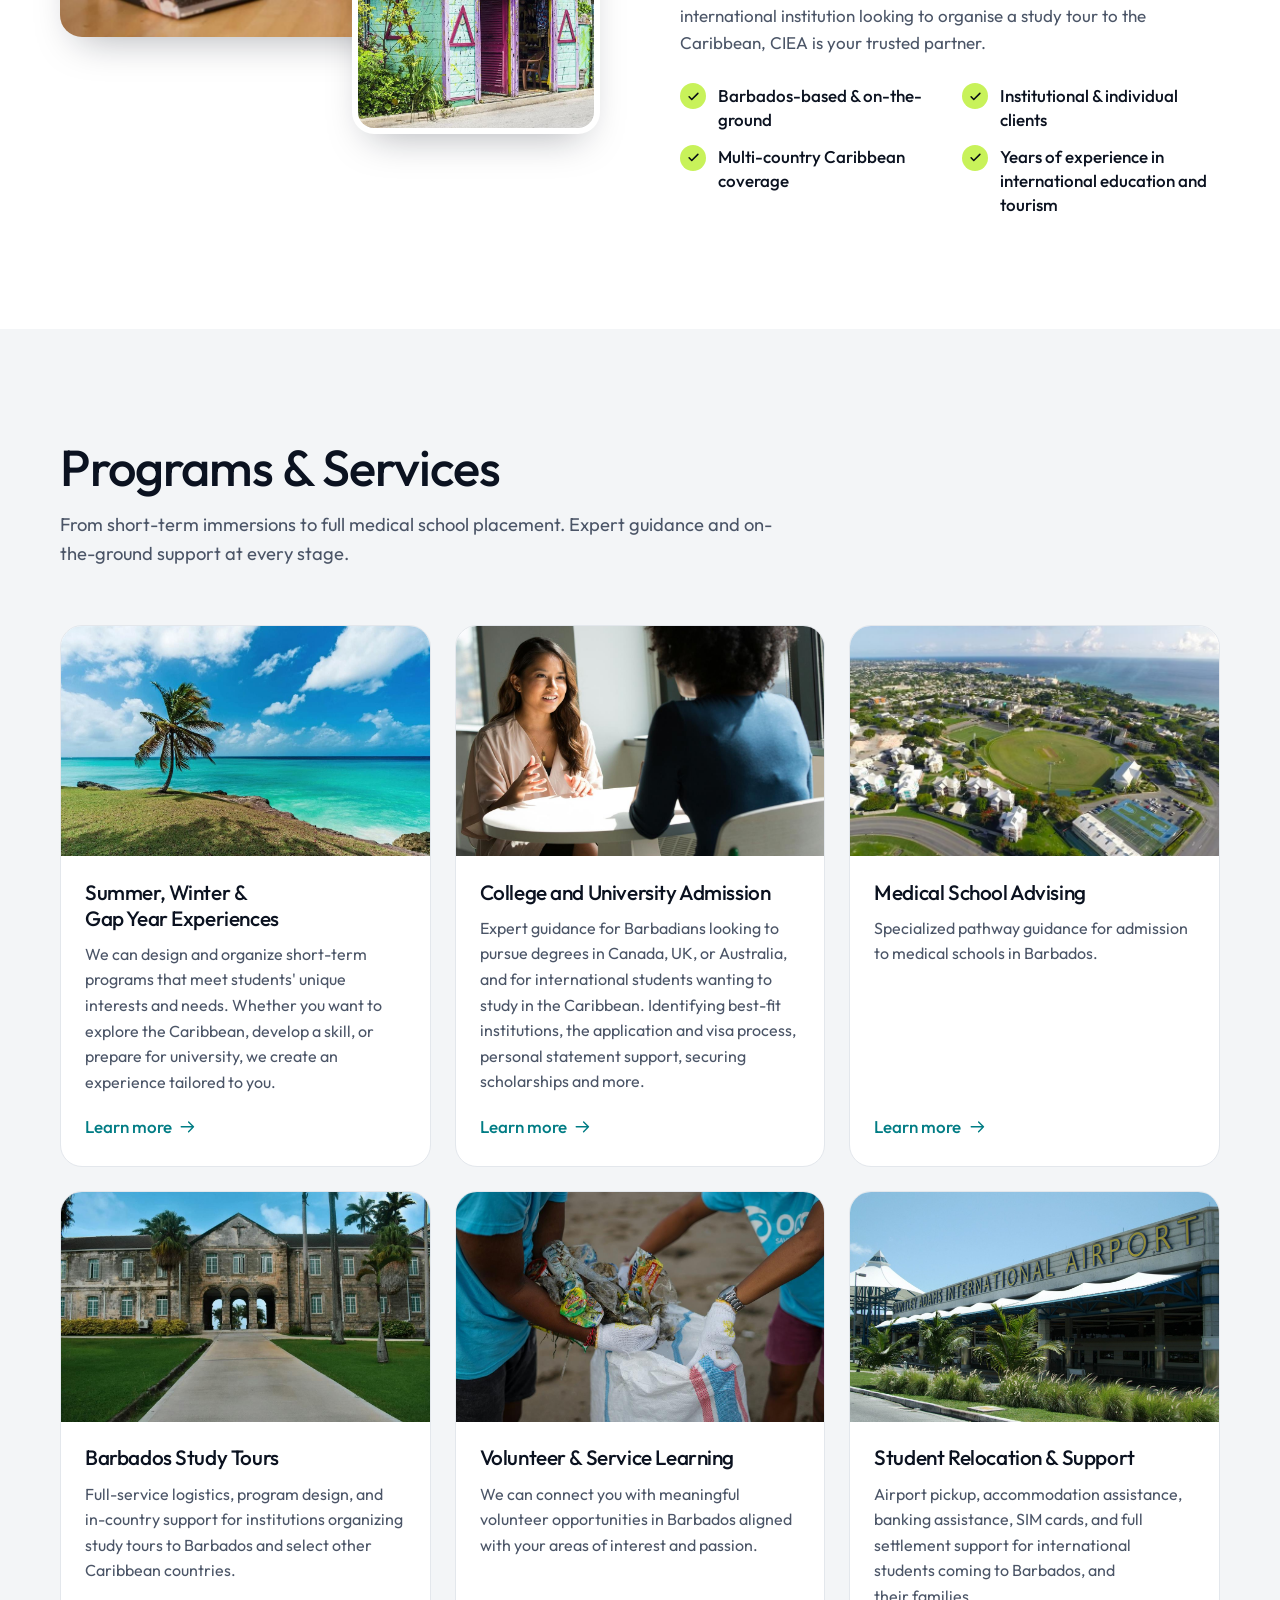
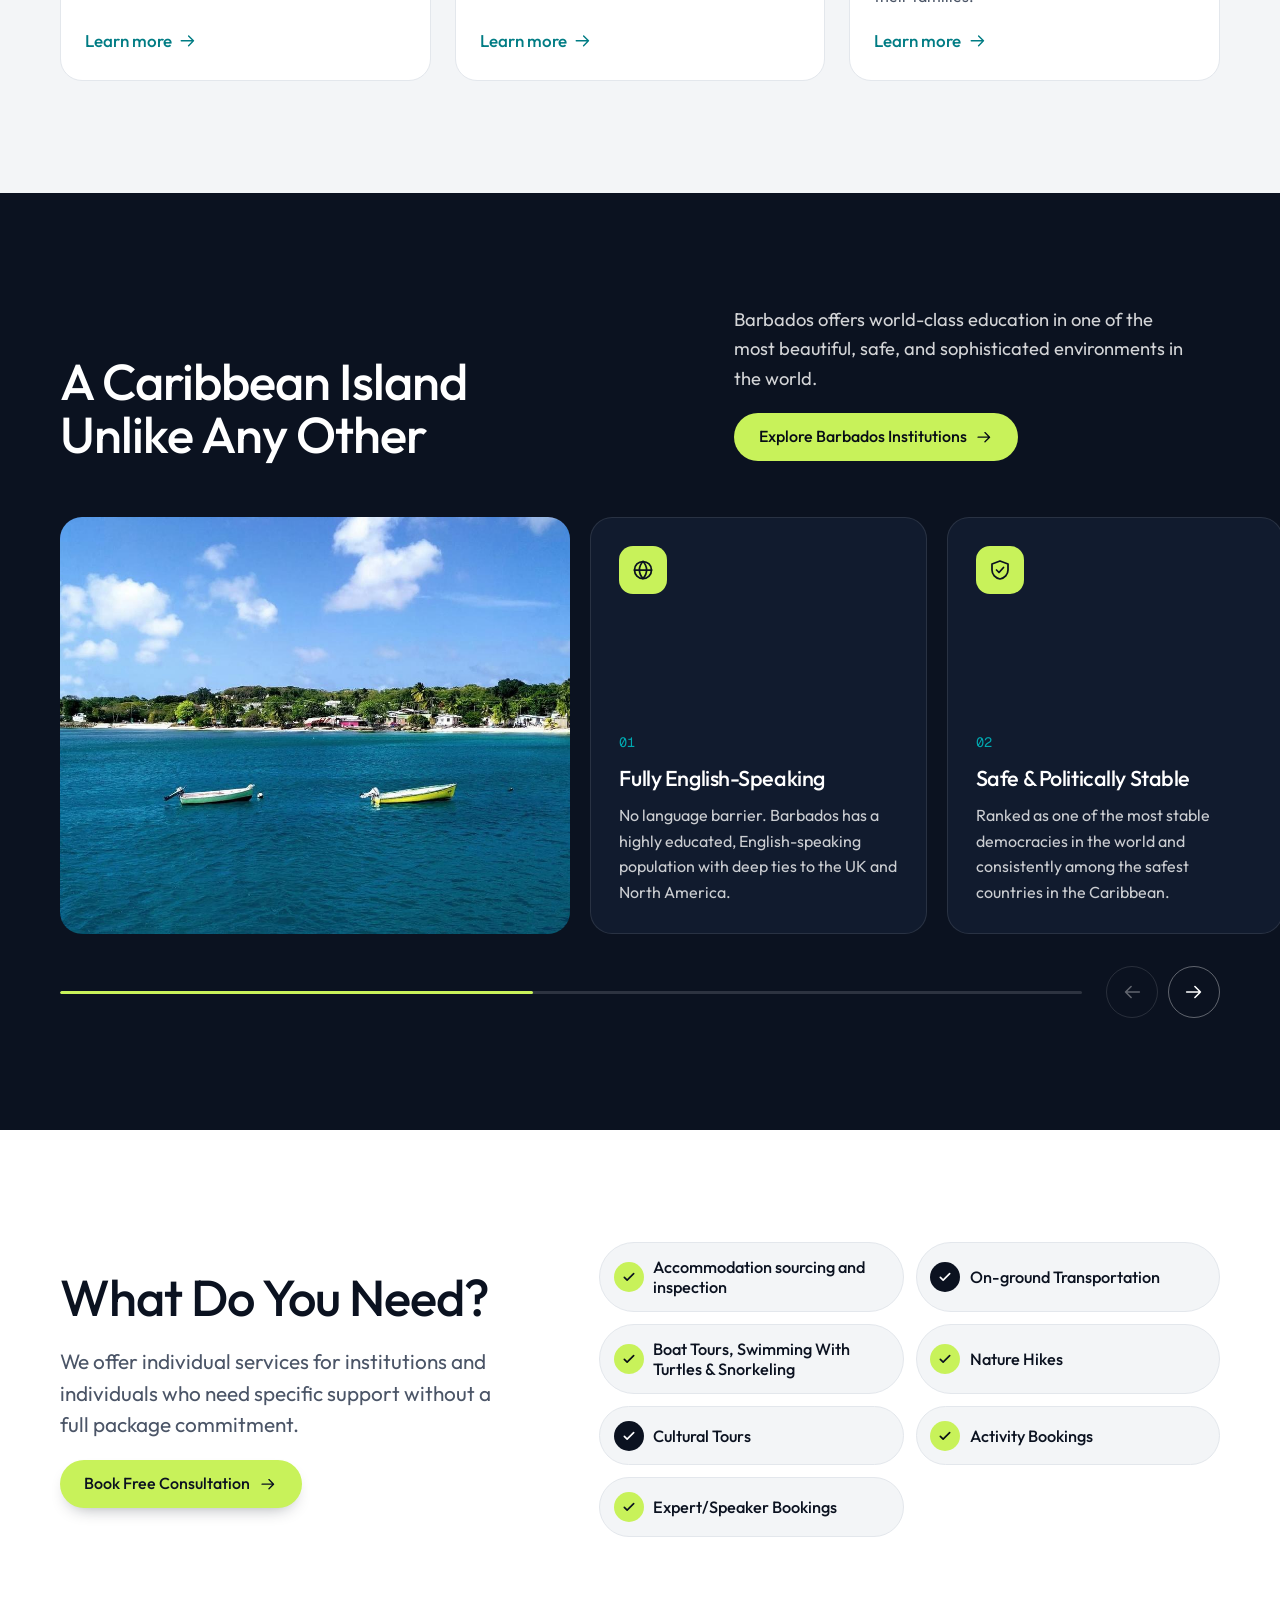
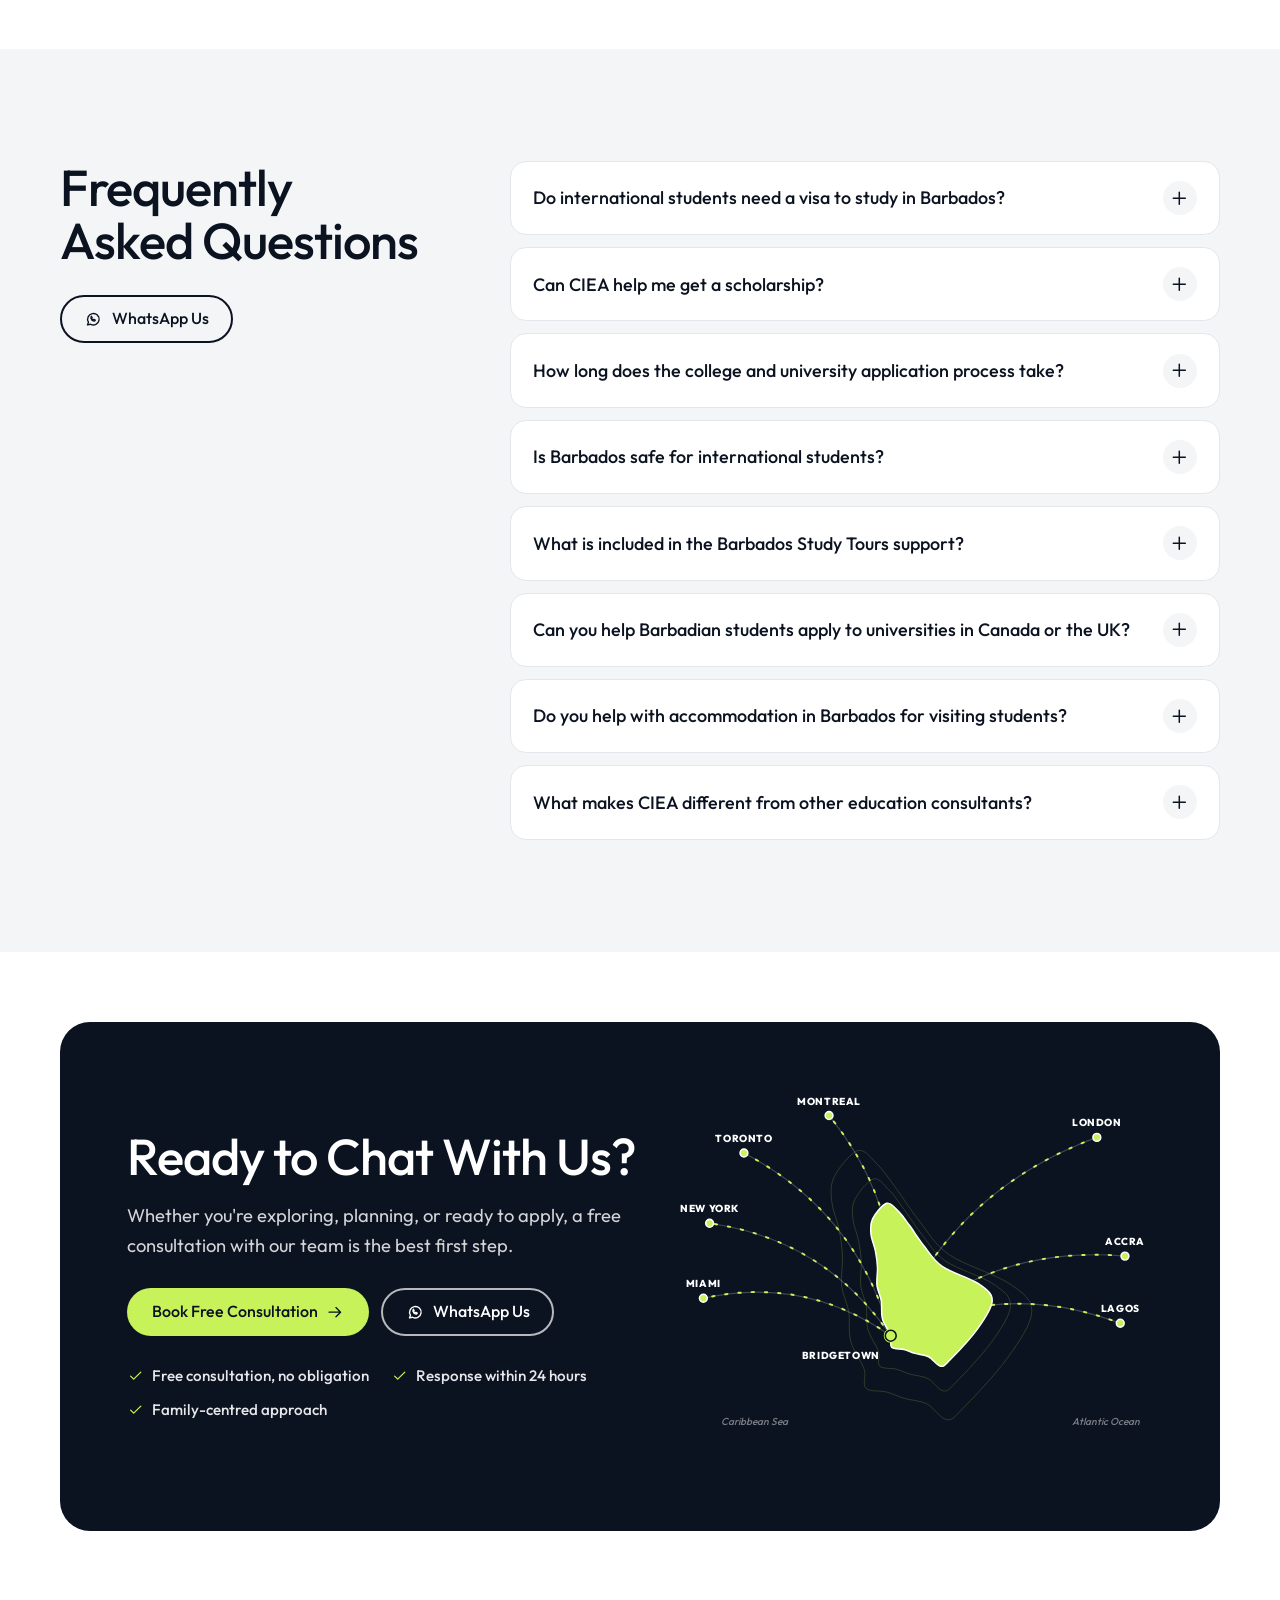
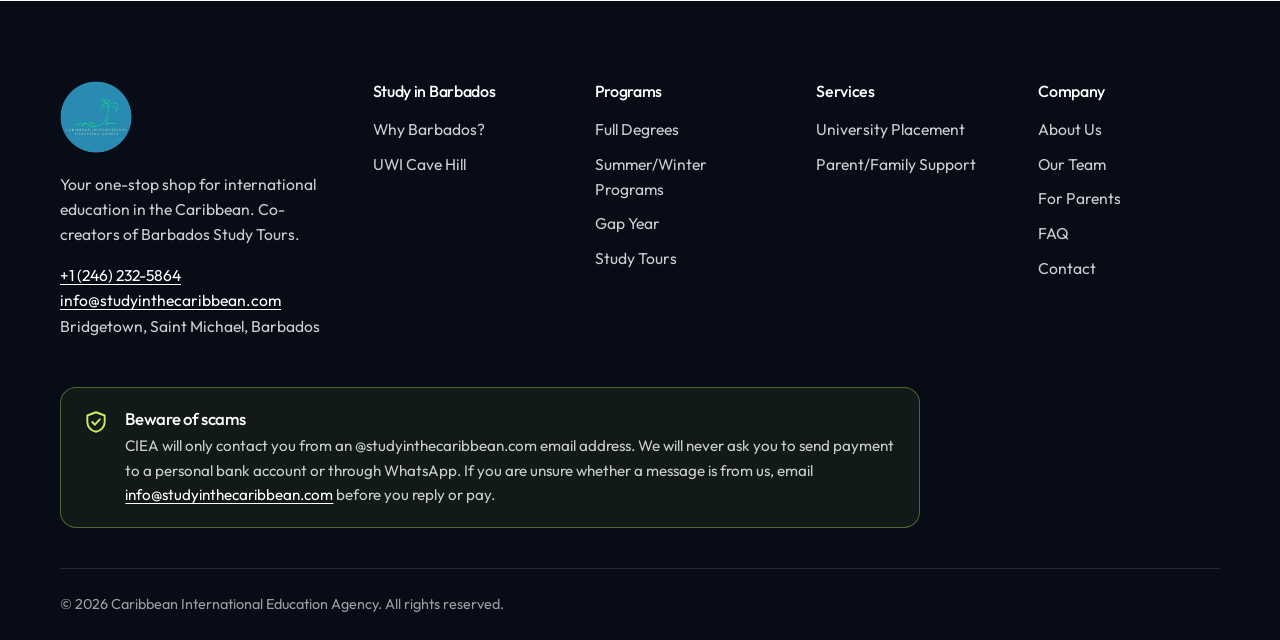
==== commit 759d7641: "Gradient top banner for the 2027/2028 year Co-Authored-By: Claude Opus 5.5 <noreply@anthropic.com> C" ====
--- a/index.html
+++ b/index.html
@@ -22,7 +22,7 @@
 <link rel="preconnect" href="https://fonts.googleapis.com">
 <link rel="preconnect" href="https://fonts.gstatic.com" crossorigin>
 <link rel="stylesheet" href="https://fonts.googleapis.com/css2?family=Outfit:wght@300..800&family=Geist+Mono:wght@500&display=swap">
-<link rel="stylesheet" href="assets/styles.css?v=a7b3dd72">
+<link rel="stylesheet" href="assets/styles.css?v=63434014">
 </head>
 <body>
 <svg width="0" height="0" style="position:absolute" aria-hidden="true">
@@ -50,7 +50,7 @@
 <symbol id="i-tag" viewBox="0 0 24 24"><path d="M3.5 12.2V4.5a1 1 0 0 1 1-1h7.7l8.3 8.3a1 1 0 0 1 0 1.4l-7.3 7.3a1 1 0 0 1-1.4 0z"/><circle cx="8" cy="8" r="1.6"/></symbol>
 </svg>
 <a class="skip" href="#main">Skip to content</a>
-<a class="promo" href="contact.html"><span class="promo-in"><span class="promo-tag">2027</span><span class="promo-text">Your Caribbean year starts now. Contact us to plan 2027!</span><span class="promo-go">Let's talk <svg class="icon" aria-hidden="true"><use href="#i-arrow"/></svg></span></span></a>
+<a class="promo" href="contact.html"><span class="promo-in"><span class="promo-tag">2027/2028</span><span class="promo-text">Your Caribbean year starts now. Contact us to plan the 2027/2028 year!</span><span class="promo-go">Let's talk <svg class="icon" aria-hidden="true"><use href="#i-arrow"/></svg></span></span></a>
 <header class="site-header"><div class="wrap header-inner">
 <a class="brand" href="index.html" aria-label="Caribbean International Education Agency, home">
 <img src="assets/ciea-logo.png" alt="" width="52" height="52">
@@ -155,6 +155,6 @@
 <aside class="foot-notice" aria-labelledby="scam-h"><svg class="icon" aria-hidden="true"><use href="#i-shield"/></svg><div><h3 id="scam-h">Beware of scams</h3><p>CIEA will only contact you from an @studyinthecaribbean.com email address. We will never ask you to send payment to a personal bank account or through WhatsApp. If you are unsure whether a message is from us, email <a href="mailto:info@studyinthecaribbean.com">info@studyinthecaribbean.com</a> before you reply or pay.</p></div></aside>
 <div class="foot-base"><span>&copy; 2026 Caribbean International Education Agency. All rights reserved.</span></div>
 </div></footer>
-<script src="assets/site.js?v=a7b3dd72"></script>
+<script src="assets/site.js?v=63434014"></script>
 </body>
 </html>
--- a/assets/styles.css
+++ b/assets/styles.css
@@ -94,7 +94,7 @@
 .btn-row { display: flex; flex-wrap: wrap; gap: .75rem; }
 
 /* Promo bar + header */
-.promo { display: block; background: var(--night); color: #fff; text-decoration: none; font-size: .92rem; }
+.promo { display: block; background: var(--night) linear-gradient(100deg, #0b1220 0%, #00656c 45%, #007c84 62%, #3f5f00 100%); color: #fff; text-decoration: none; font-size: .92rem; }
 .promo-in { display: flex; align-items: center; justify-content: center; gap: .75rem; padding: .55rem var(--gutter); flex-wrap: wrap; text-align: center; }
 .promo-tag { background: var(--sun); color: var(--night); font-weight: 500; border-radius: 999px; padding: .1rem .6rem; font-size: .8rem; }
 .promo-go { display: inline-flex; align-items: center; gap: .35rem; font-weight: 500; color: var(--seafoam); }
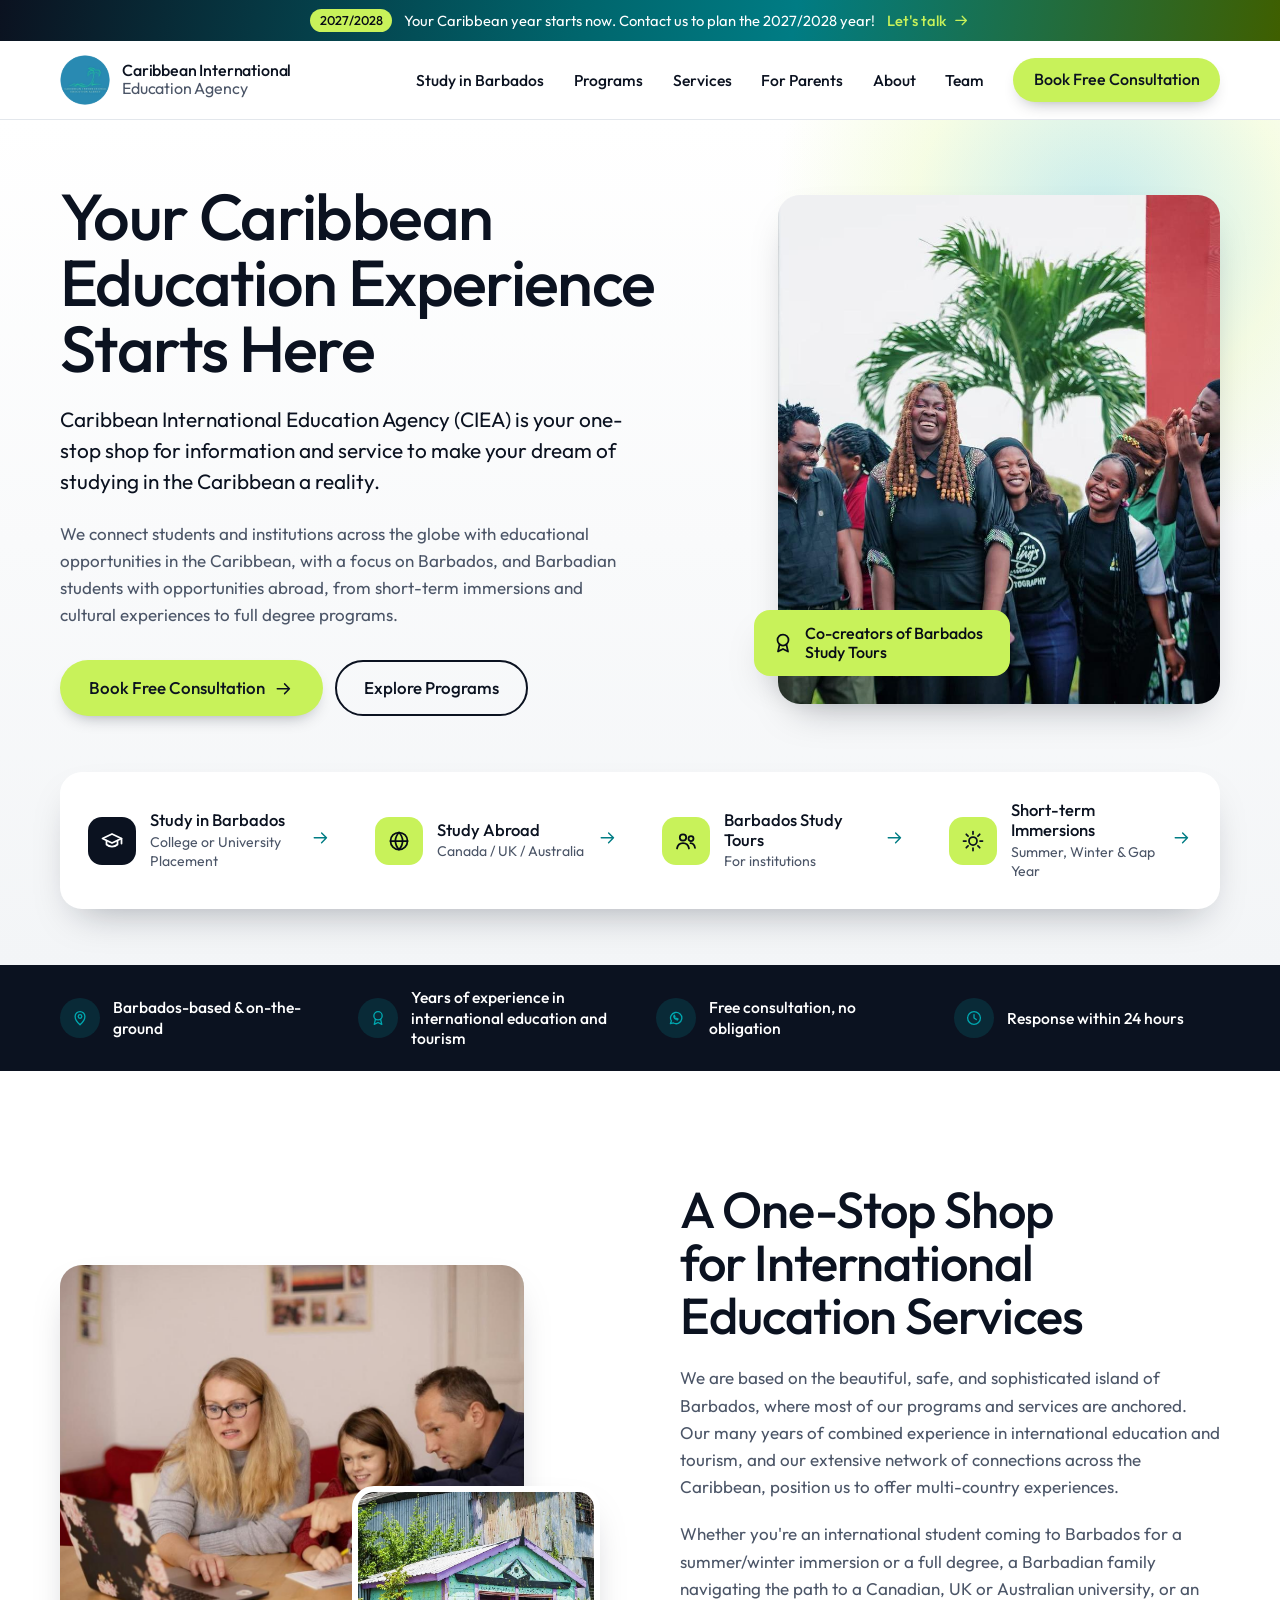
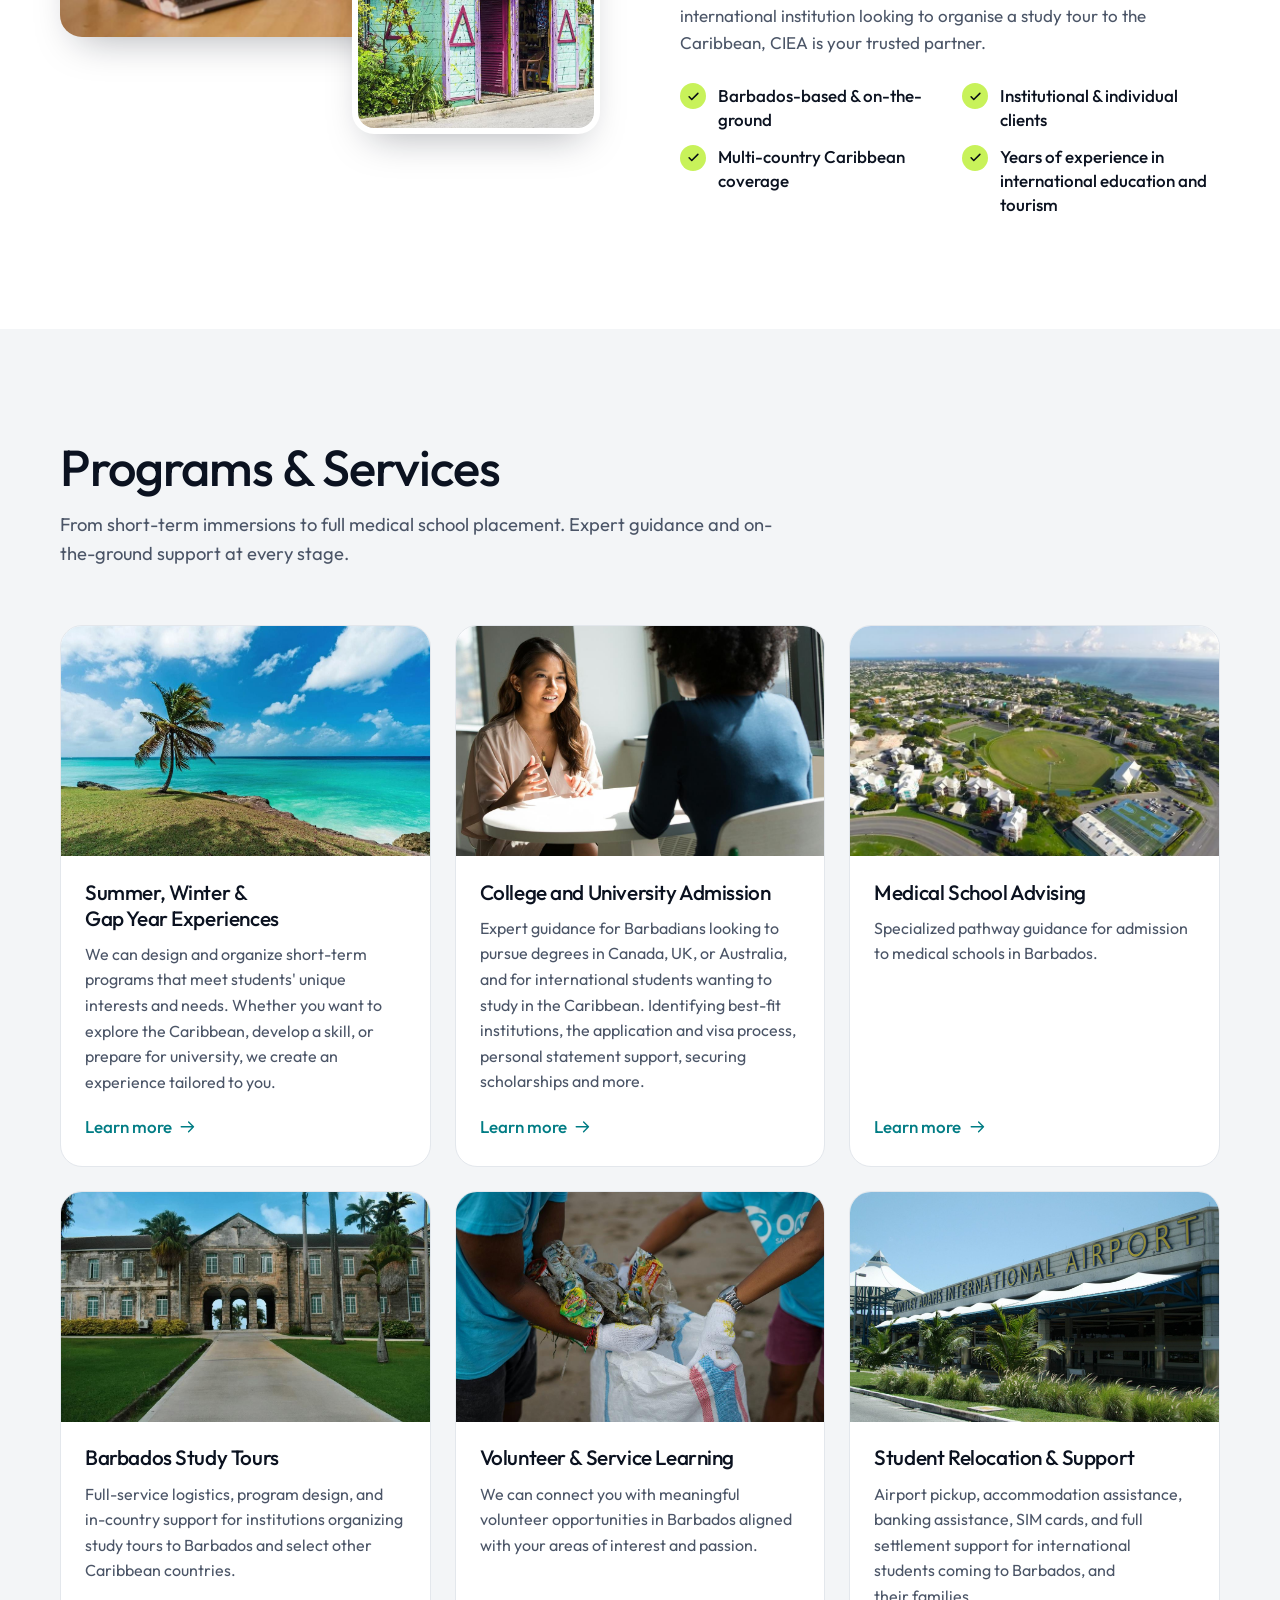
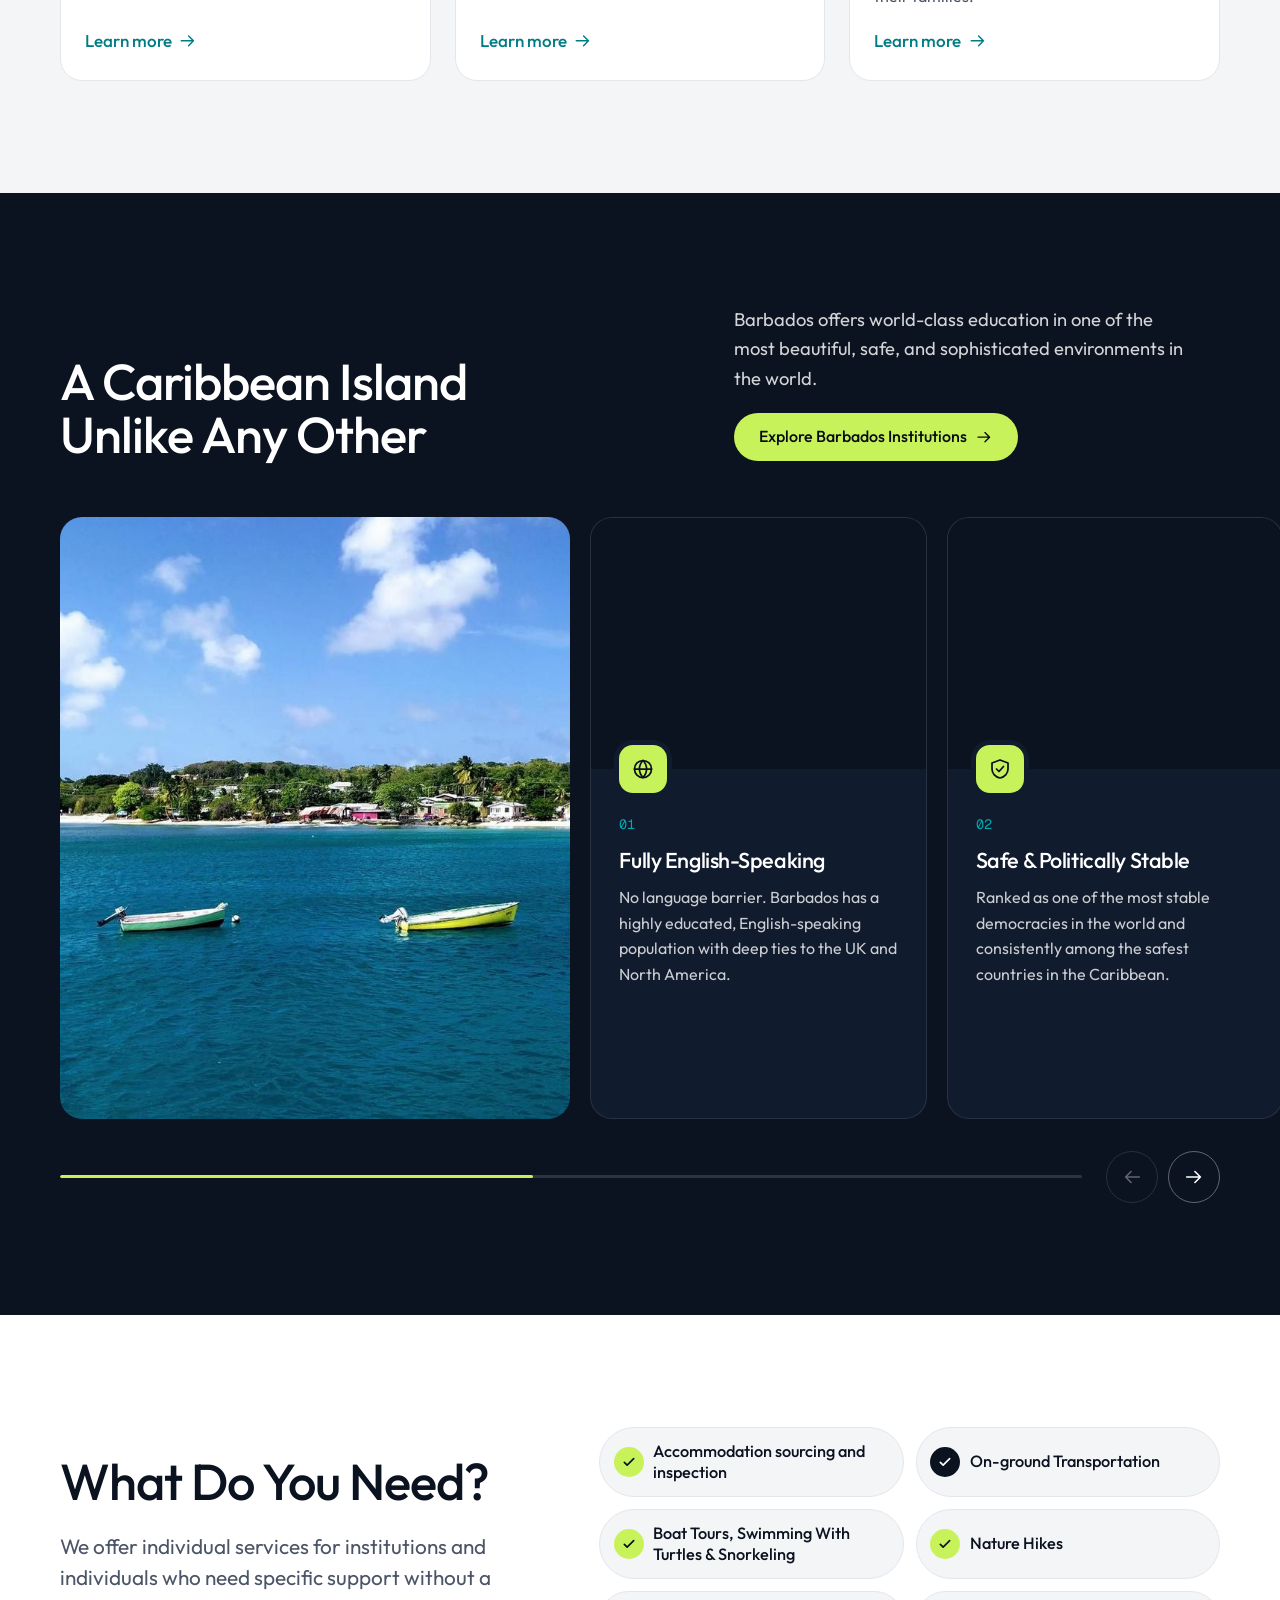
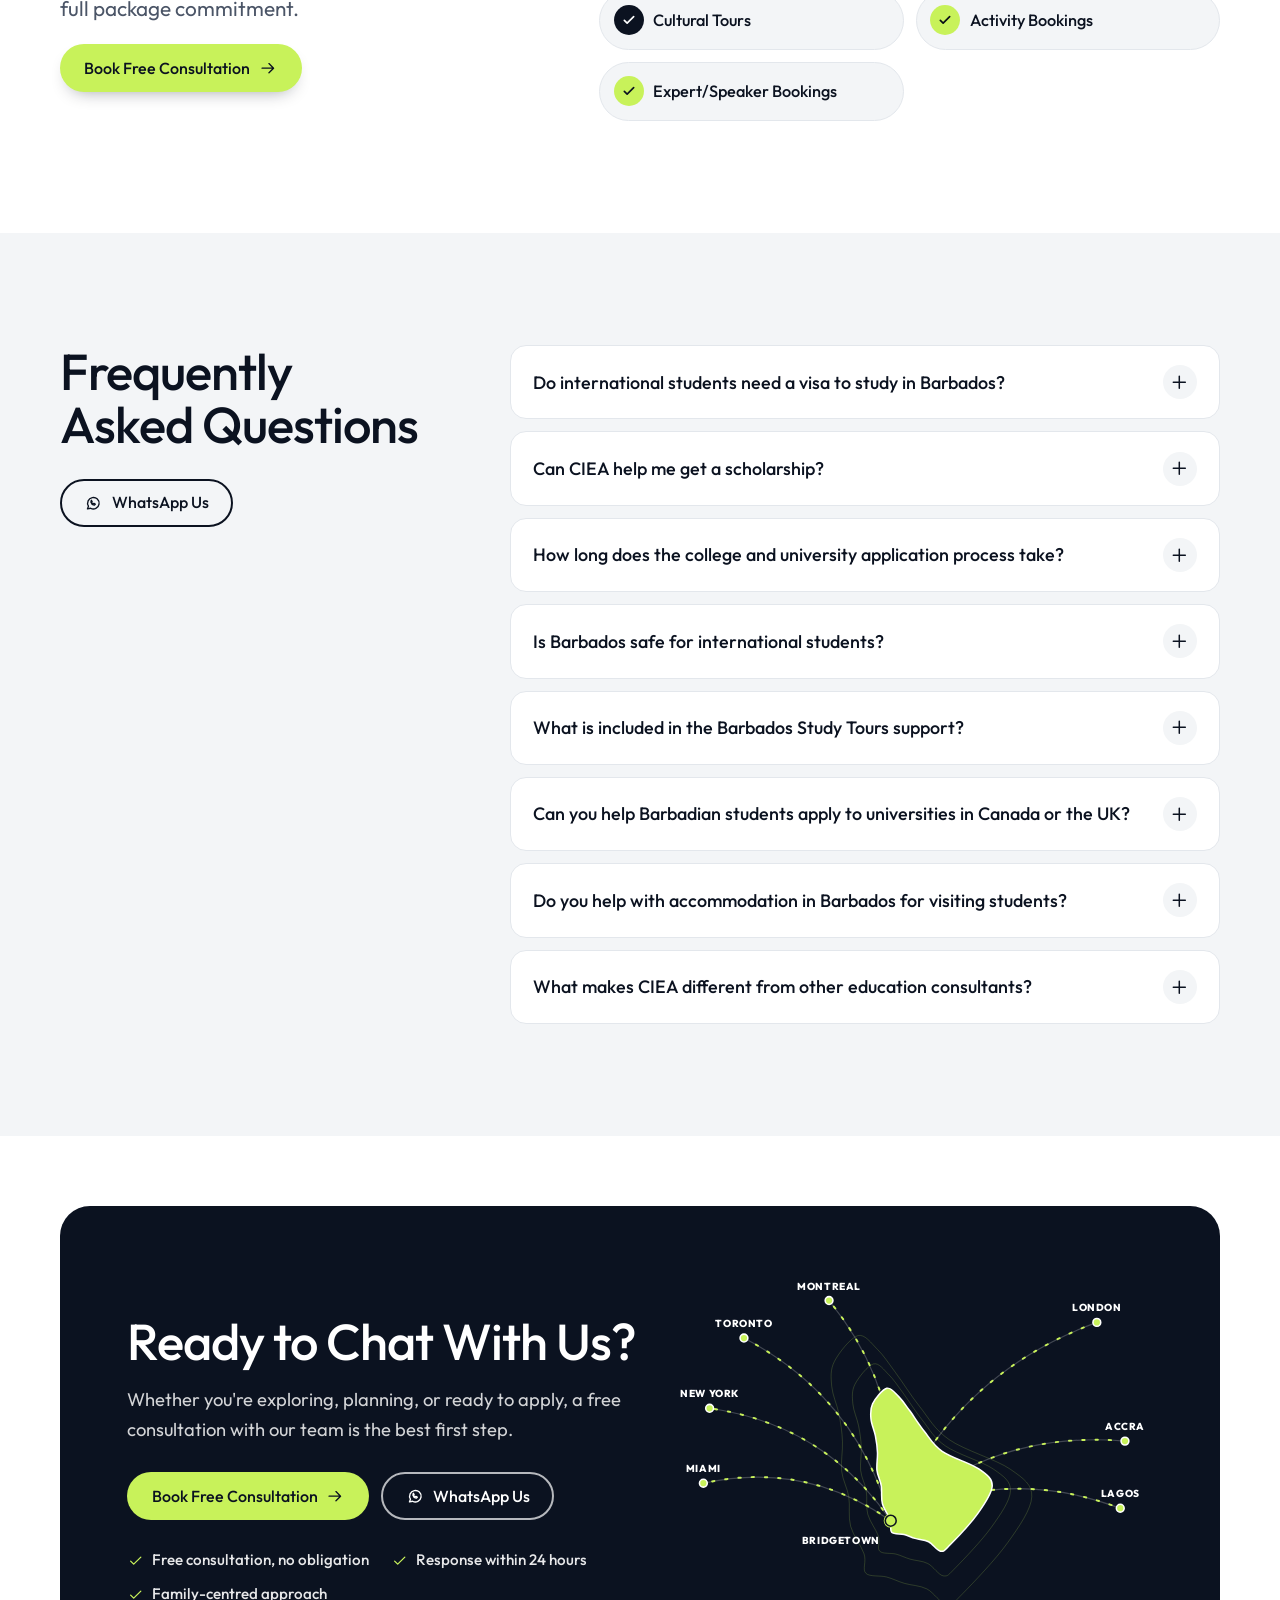
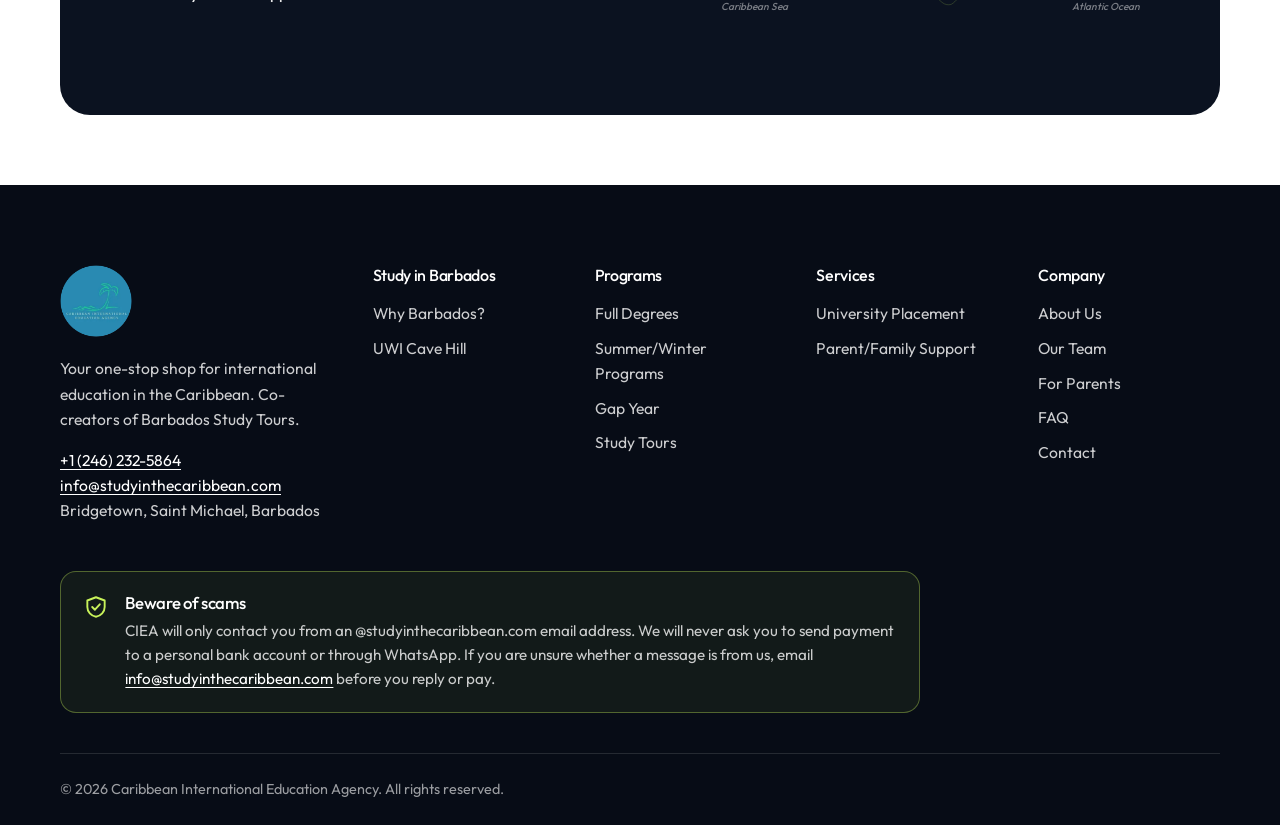
==== commit 09bdad9a: "Add photos to the Why Barbados carousel cards Co-Authored-By: Claude Opus 5.5 <noreply@anthropic.com" ====
--- a/index.html
+++ b/index.html
@@ -22,7 +22,7 @@
 <link rel="preconnect" href="https://fonts.googleapis.com">
 <link rel="preconnect" href="https://fonts.gstatic.com" crossorigin>
 <link rel="stylesheet" href="https://fonts.googleapis.com/css2?family=Outfit:wght@300..800&family=Geist+Mono:wght@500&display=swap">
-<link rel="stylesheet" href="assets/styles.css?v=63434014">
+<link rel="stylesheet" href="assets/styles.css?v=1af8788d">
 </head>
 <body>
 <svg width="0" height="0" style="position:absolute" aria-hidden="true">
@@ -99,7 +99,7 @@
 <div class="carousel" data-carousel>
 <ul class="why-track" tabindex="0" aria-label="Reasons to choose Barbados">
 <li class="why-photo"><figure class="photo "><div class="ph has-img"><img src="assets/photos/west-coast-boats.jpg" alt="Boats moored off the Barbados coast" loading="lazy" decoding="async"></div></figure></li>
-<li class="why-card"><span class="why-ic"><svg class="icon" aria-hidden="true"><use href="#i-globe"/></svg></span><span class="why-n">01</span><h3>Fully English-Speaking</h3><p>No language barrier. Barbados has a highly educated, English-speaking population with deep ties to the UK and North America.</p></li><li class="why-card"><span class="why-ic"><svg class="icon" aria-hidden="true"><use href="#i-shield"/></svg></span><span class="why-n">02</span><h3>Safe &amp; Politically Stable</h3><p>Ranked as one of the most stable democracies in the world and consistently among the safest countries in the Caribbean.</p></li><li class="why-card"><span class="why-ic"><svg class="icon" aria-hidden="true"><use href="#i-sun"/></svg></span><span class="why-n">03</span><h3>Year-round Sunshine</h3><p>Averaging <span class="fig">28&deg;C</span> year-round. Stunning beaches, a vibrant social scene, and an outdoor lifestyle that supports student wellbeing and unique experiences.</p></li><li class="why-card"><span class="why-ic"><svg class="icon" aria-hidden="true"><use href="#i-steth"/></svg></span><span class="why-n">04</span><h3>Excellent Healthcare</h3><p>The Queen Elizabeth Hospital provides public health care and several state of the art private clinics ensure students have access to quality medical care.</p></li><li class="why-card"><span class="why-ic"><svg class="icon" aria-hidden="true"><use href="#i-tag"/></svg></span><span class="why-n">05</span><h3>Affordable Tuition</h3><p>Tuition costs are significantly lower than equivalent programs in North America or the UK, without sacrificing quality.</p></li><li class="why-card"><span class="why-ic"><svg class="icon" aria-hidden="true"><use href="#i-cap"/></svg></span><span class="why-n">06</span><h3>World-Class Institutions</h3><p>Home to The Cave Hill Campus of The University of the West Indies, an internationally accredited, highly ranked institution, offering undergraduate and postgraduate degrees across seven faculties. Also home to several accredited off-shore medical schools.</p></li>
+<li class="why-card"><div class="why-img"><img src="assets/photos/why-student.jpg" alt="A smiling student with a backpack and notebook outside a campus building" loading="lazy" decoding="async" style="object-position:50% 30%"></div><div class="why-body"><span class="why-ic"><svg class="icon" aria-hidden="true"><use href="#i-globe"/></svg></span><span class="why-n">01</span><h3>Fully English-Speaking</h3><p>No language barrier. Barbados has a highly educated, English-speaking population with deep ties to the UK and North America.</p></div></li><li class="why-card"><div class="why-img"><img src="assets/photos/why-bridgetown.jpg" alt="The Careenage and Parliament Buildings in Bridgetown under a blue sky" loading="lazy" decoding="async" style="object-position:50% 50%"></div><div class="why-body"><span class="why-ic"><svg class="icon" aria-hidden="true"><use href="#i-shield"/></svg></span><span class="why-n">02</span><h3>Safe &amp; Politically Stable</h3><p>Ranked as one of the most stable democracies in the world and consistently among the safest countries in the Caribbean.</p></div></li><li class="why-card"><div class="why-img"><img src="assets/photos/why-beach.jpg" alt="A palm tree leaning over a white sand beach and turquoise sea" loading="lazy" decoding="async" style="object-position:50% 50%"></div><div class="why-body"><span class="why-ic"><svg class="icon" aria-hidden="true"><use href="#i-sun"/></svg></span><span class="why-n">03</span><h3>Year-round Sunshine</h3><p>Averaging <span class="fig">28&deg;C</span> year-round. Stunning beaches, a vibrant social scene, and an outdoor lifestyle that supports student wellbeing and unique experiences.</p></div></li><li class="why-card"><div class="why-img"><img src="assets/photos/why-healthcare.jpg" alt="A nurse checking a patient's blood pressure" loading="lazy" decoding="async" style="object-position:50% 30%"></div><div class="why-body"><span class="why-ic"><svg class="icon" aria-hidden="true"><use href="#i-steth"/></svg></span><span class="why-n">04</span><h3>Excellent Healthcare</h3><p>The Queen Elizabeth Hospital provides public health care and several state of the art private clinics ensure students have access to quality medical care.</p></div></li><li class="why-card"><div class="why-img"><img src="assets/photos/why-bathsheba.jpg" alt="Palm trees framing the rock formations at Bathsheba on the east coast" loading="lazy" decoding="async" style="object-position:50% 65%"></div><div class="why-body"><span class="why-ic"><svg class="icon" aria-hidden="true"><use href="#i-tag"/></svg></span><span class="why-n">05</span><h3>Affordable Tuition</h3><p>Tuition costs are significantly lower than equivalent programs in North America or the UK, without sacrificing quality.</p></div></li><li class="why-card"><div class="why-img"><img src="assets/photos/why-lecture.jpg" alt="Students in a modern university lecture hall" loading="lazy" decoding="async" style="object-position:50% 50%"></div><div class="why-body"><span class="why-ic"><svg class="icon" aria-hidden="true"><use href="#i-cap"/></svg></span><span class="why-n">06</span><h3>World-Class Institutions</h3><p>Home to The Cave Hill Campus of The University of the West Indies, an internationally accredited, highly ranked institution, offering undergraduate and postgraduate degrees across seven faculties. Also home to several accredited off-shore medical schools.</p></div></li>
 </ul>
 <div class="wrap carousel-foot">
 <div class="carousel-bar" aria-hidden="true"><span></span></div>
@@ -155,6 +155,6 @@
 <aside class="foot-notice" aria-labelledby="scam-h"><svg class="icon" aria-hidden="true"><use href="#i-shield"/></svg><div><h3 id="scam-h">Beware of scams</h3><p>CIEA will only contact you from an @studyinthecaribbean.com email address. We will never ask you to send payment to a personal bank account or through WhatsApp. If you are unsure whether a message is from us, email <a href="mailto:info@studyinthecaribbean.com">info@studyinthecaribbean.com</a> before you reply or pay.</p></div></aside>
 <div class="foot-base"><span>&copy; 2026 Caribbean International Education Agency. All rights reserved.</span></div>
 </div></footer>
-<script src="assets/site.js?v=63434014"></script>
+<script src="assets/site.js?v=1af8788d"></script>
 </body>
 </html>
--- a/assets/styles.css
+++ b/assets/styles.css
@@ -220,11 +220,16 @@
 .why-photo .photo { position: absolute; inset: 0; margin: 0; }
 .why-photo .photo .ph, .why-photo .photo img { height: 100%; width: 100%; object-fit: cover; }
 .why-photo .ph { min-height: 0; border-radius: var(--r-lg); }
-.why-card { display: flex; flex-direction: column; gap: .7rem; padding: 1.75rem; background: var(--deep-2); border: 1px solid rgba(255, 255, 255, .1); transition: border-color .3s var(--ease), background-color .3s var(--ease); }
+.why-card { display: flex; flex-direction: column; overflow: hidden; background: var(--deep-2); border: 1px solid rgba(255, 255, 255, .1); transition: border-color .3s var(--ease), background-color .3s var(--ease); }
+.why-img { aspect-ratio: 4 / 3; overflow: hidden; background: var(--deep); }
+.why-img img { width: 100%; height: 100%; object-fit: cover; display: block; transition: transform .6s var(--ease); }
+.why-card:hover .why-img img { transform: scale(1.04); }
+.why-body { position: relative; flex: 1; display: flex; flex-direction: column; gap: .7rem; padding: 0 1.75rem 1.75rem; }
 .why-card:hover { border-color: rgba(200, 242, 90, .45); background: #14203a; }
-.why-ic { display: grid; place-items: center; width: 48px; height: 48px; border-radius: 14px; background: var(--sun); color: var(--ink); margin-bottom: 1.5rem; }
+.why-ic { display: grid; place-items: center; width: 48px; height: 48px; border-radius: 14px; background: var(--sun); color: var(--ink); margin: -24px 0 .6rem; position: relative; box-shadow: 0 0 0 5px var(--deep-2); transition: box-shadow .3s var(--ease); }
+.why-card:hover .why-ic { box-shadow: 0 0 0 5px #14203a; }
 .why-ic .icon { width: 24px; height: 24px; }
-.why-n { margin-top: auto; font-family: "Geist Mono", ui-monospace, monospace; font-size: .85rem; color: var(--lagoon); }
+.why-n { font-family: "Geist Mono", ui-monospace, monospace; font-size: .85rem; color: var(--lagoon); }
 .why-card h3 { color: #fff; font-size: 1.35rem; }
 .why-card p { color: rgba(255, 255, 255, .78); font-size: 1rem; }
 .why-card .fig { color: var(--sun); font-weight: 500; }
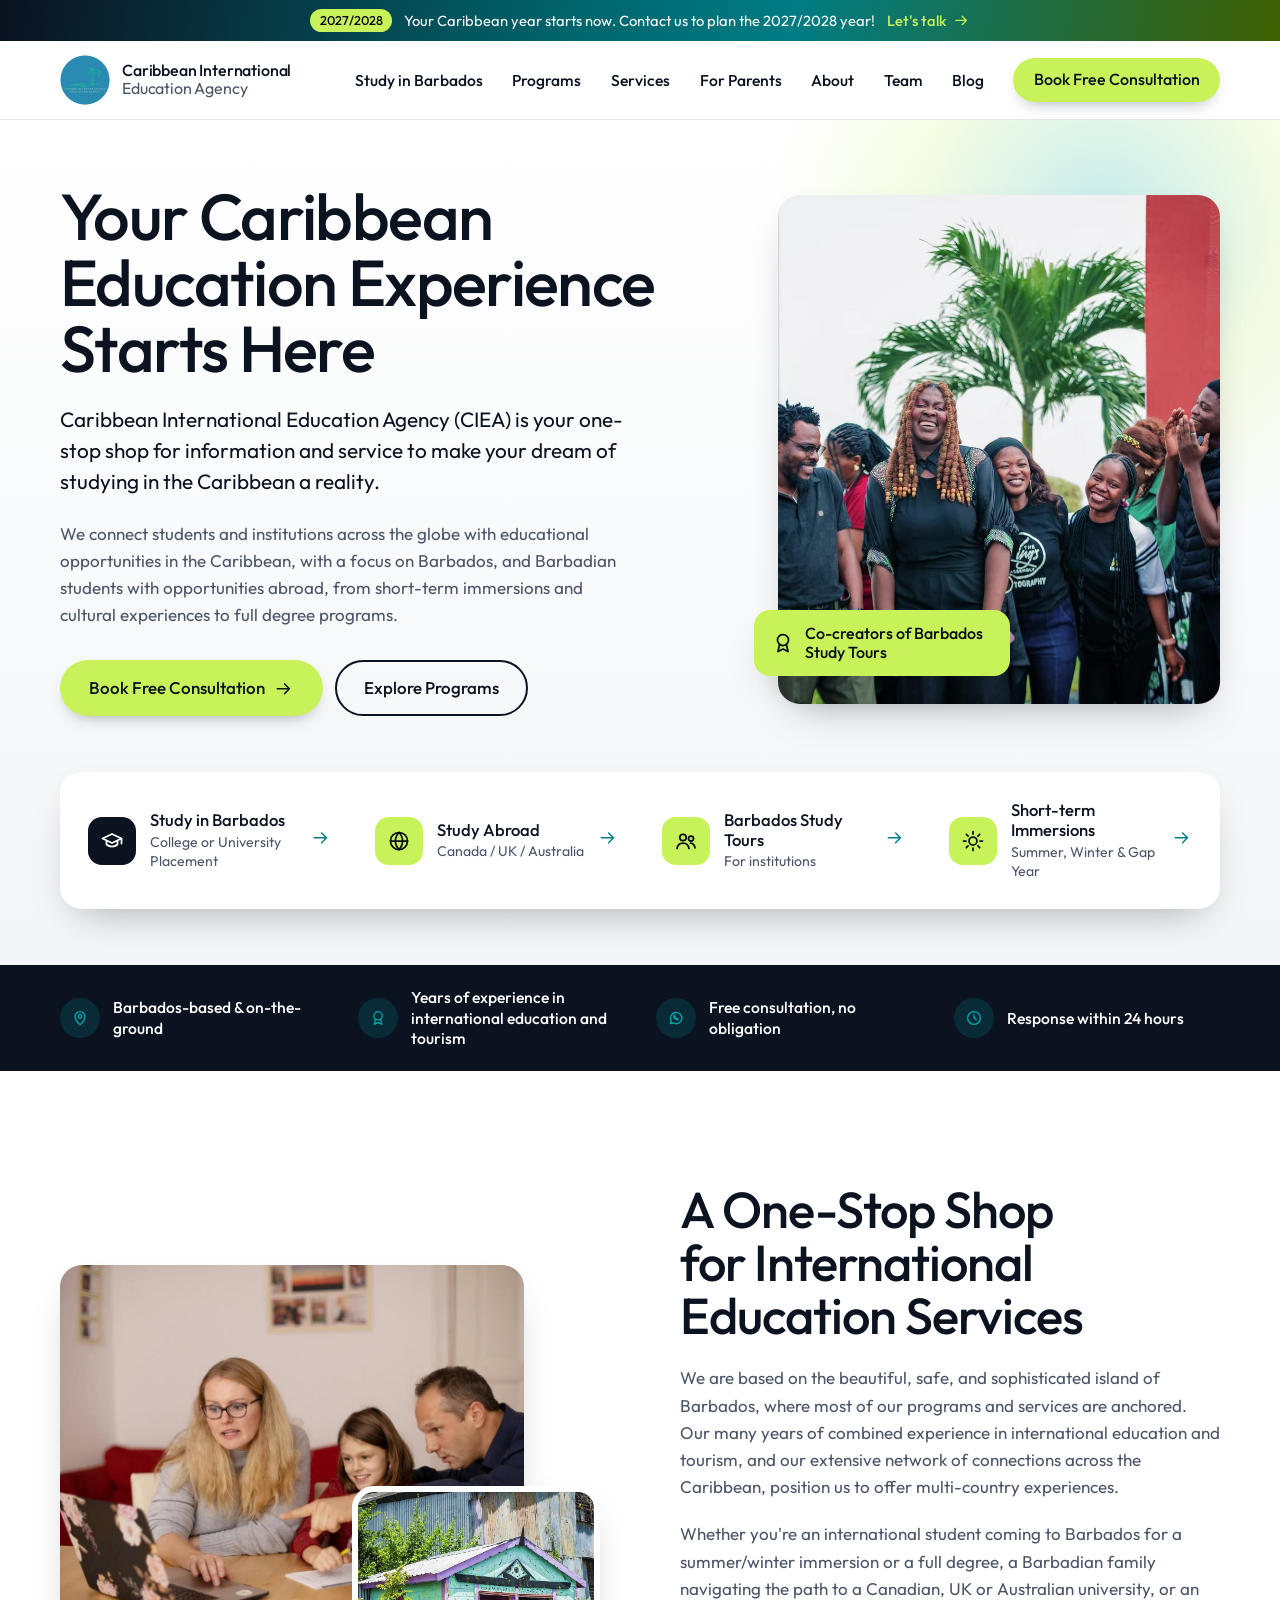
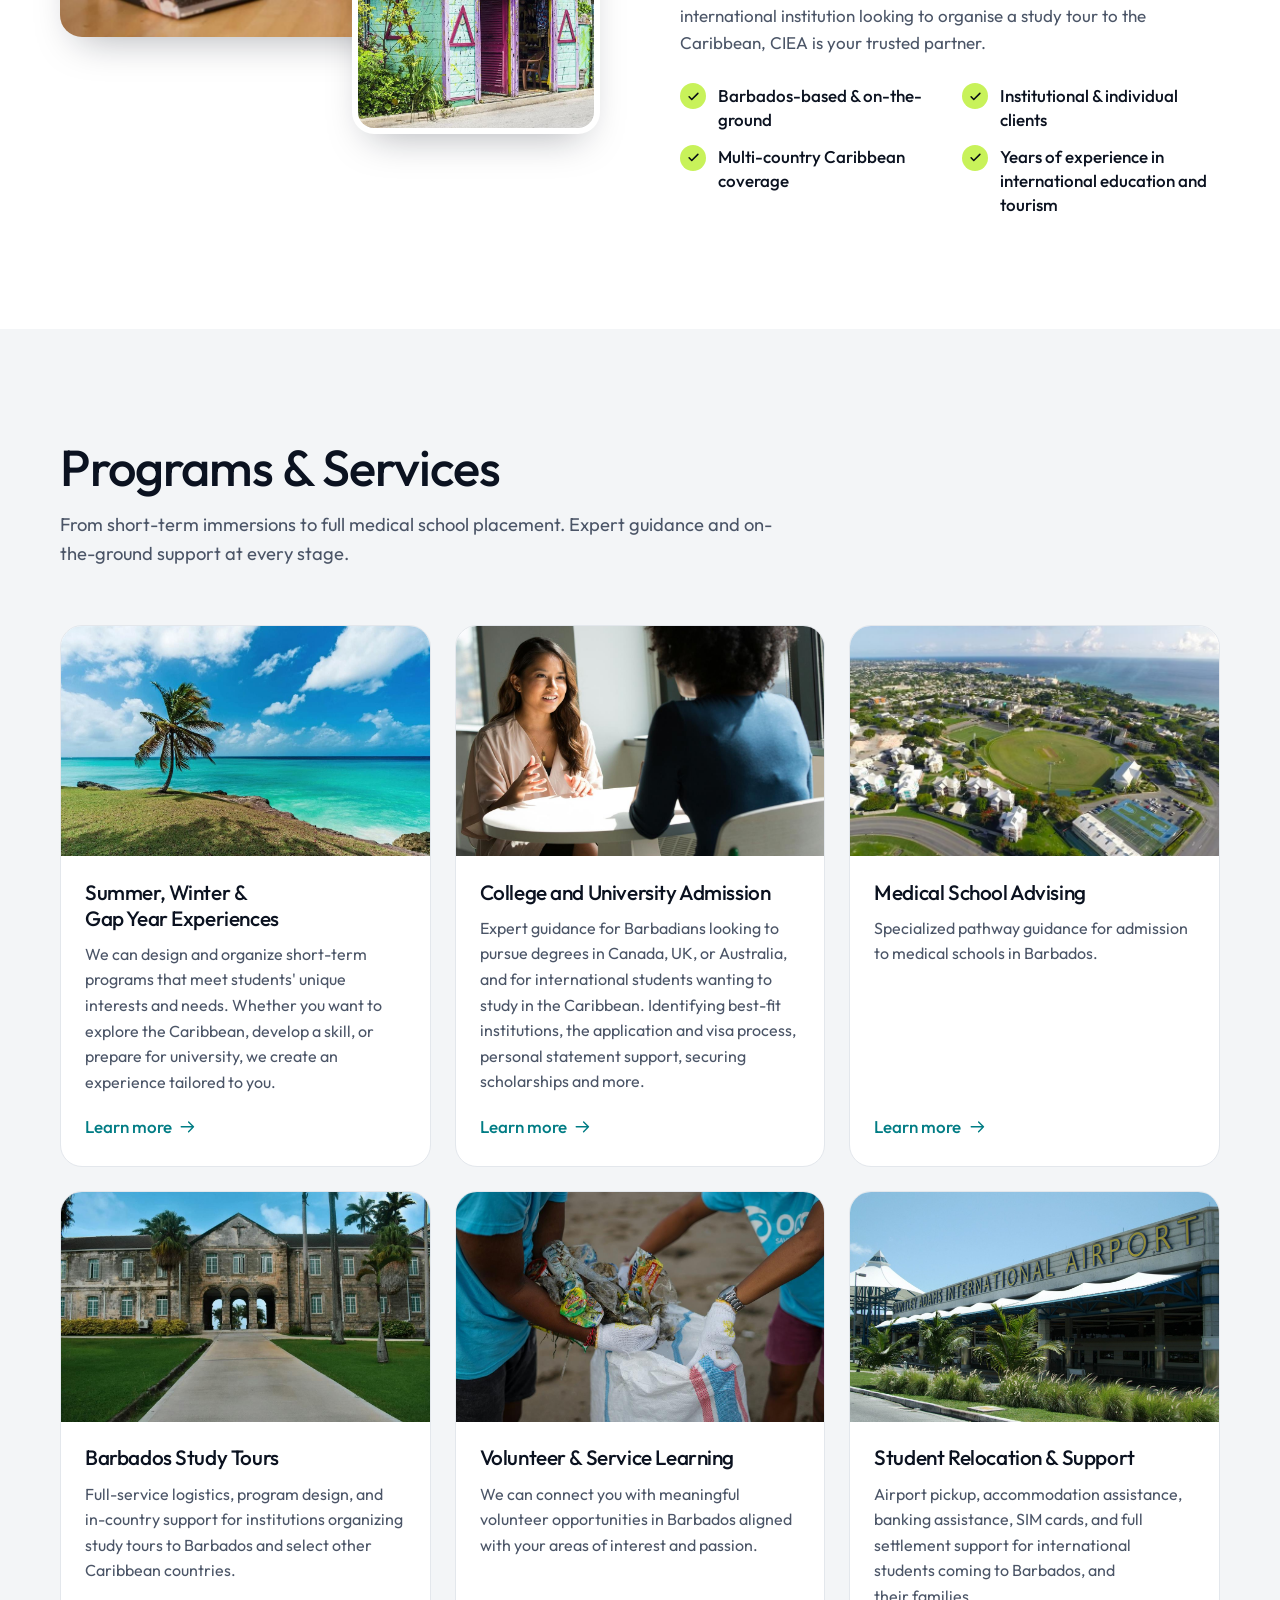
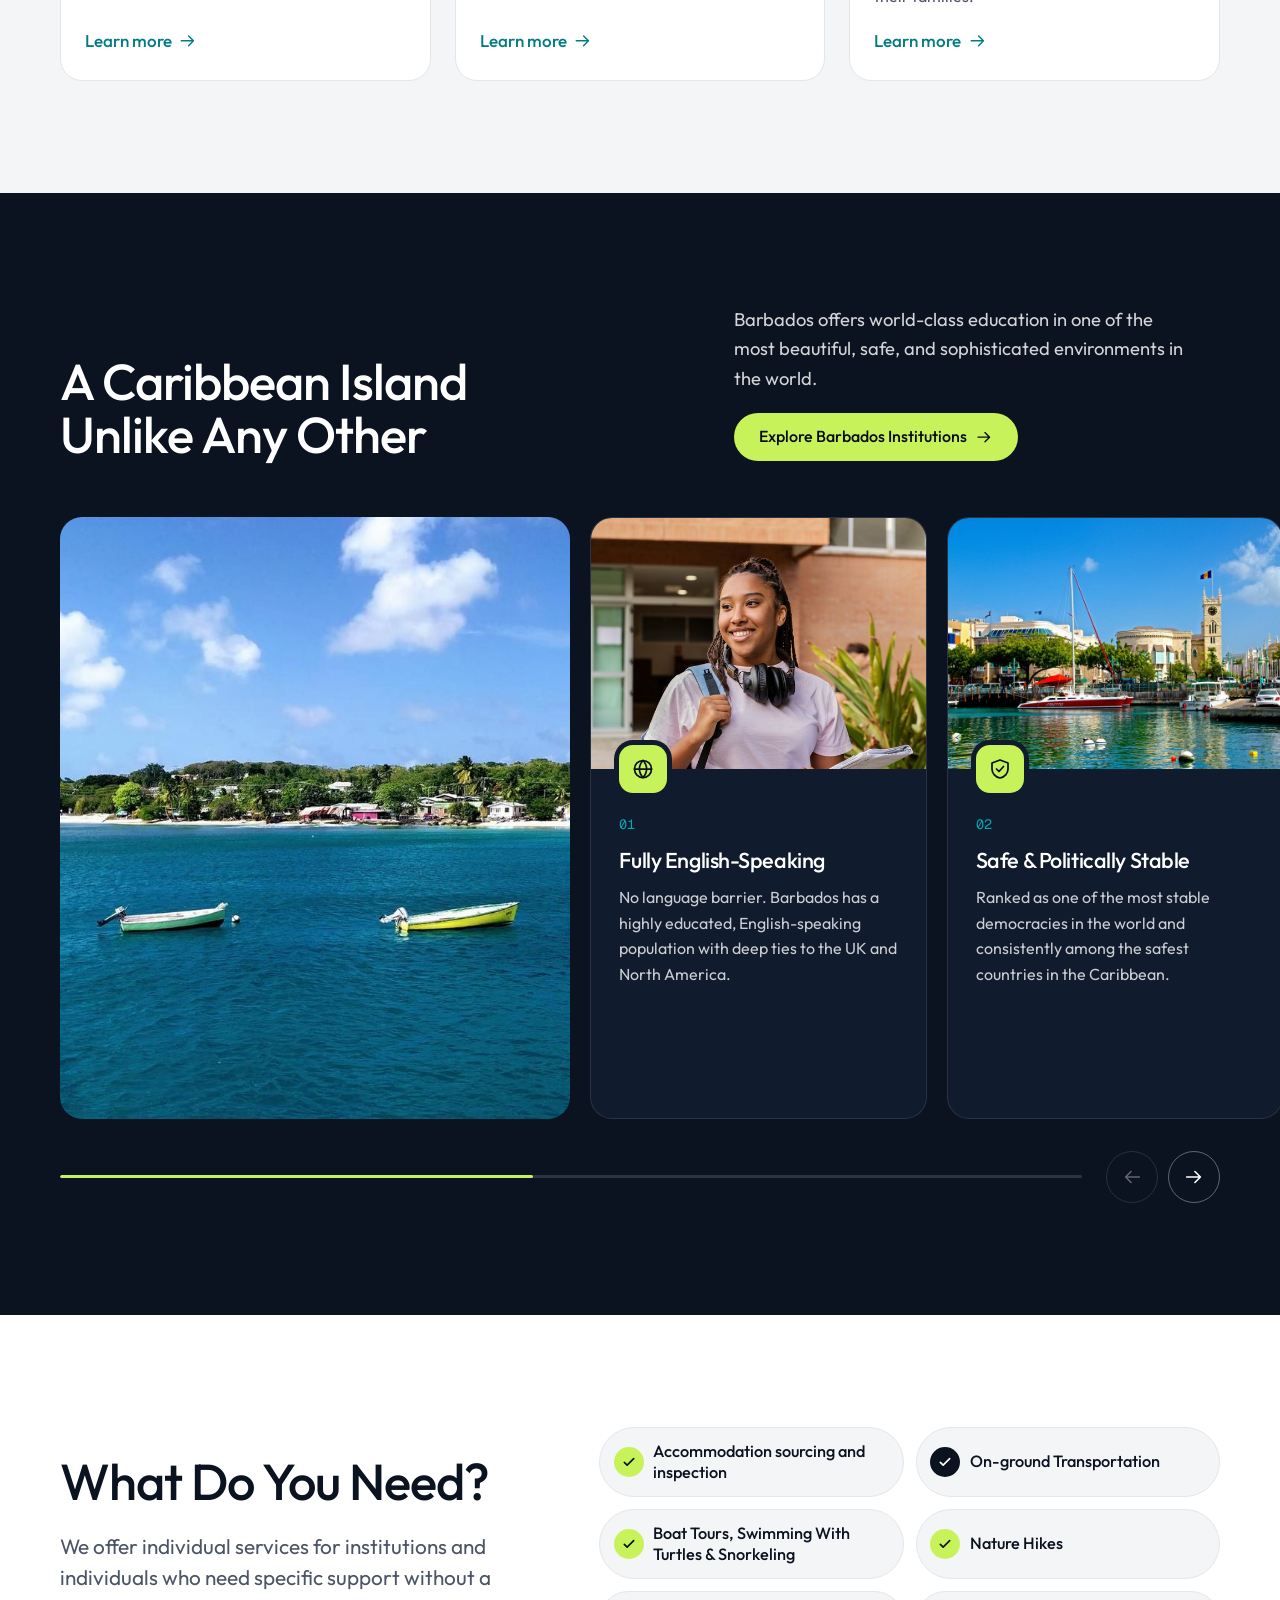
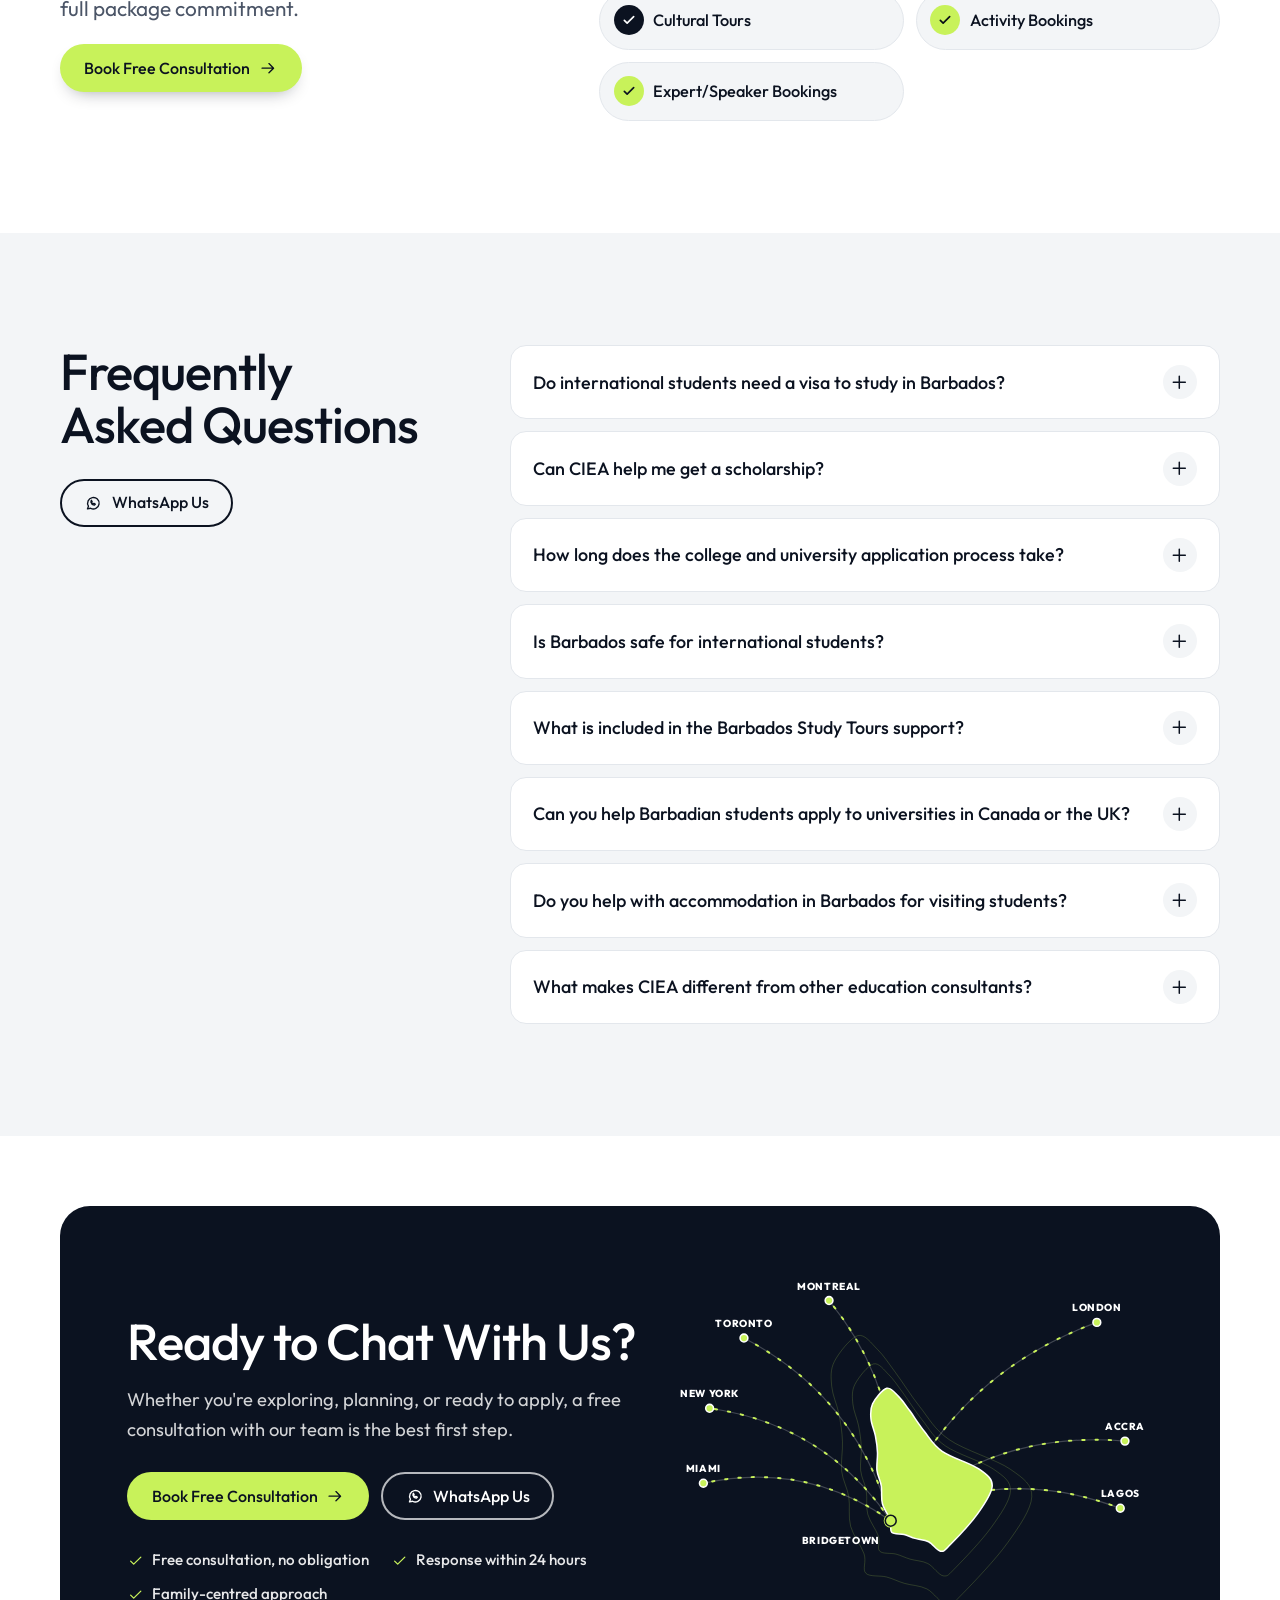
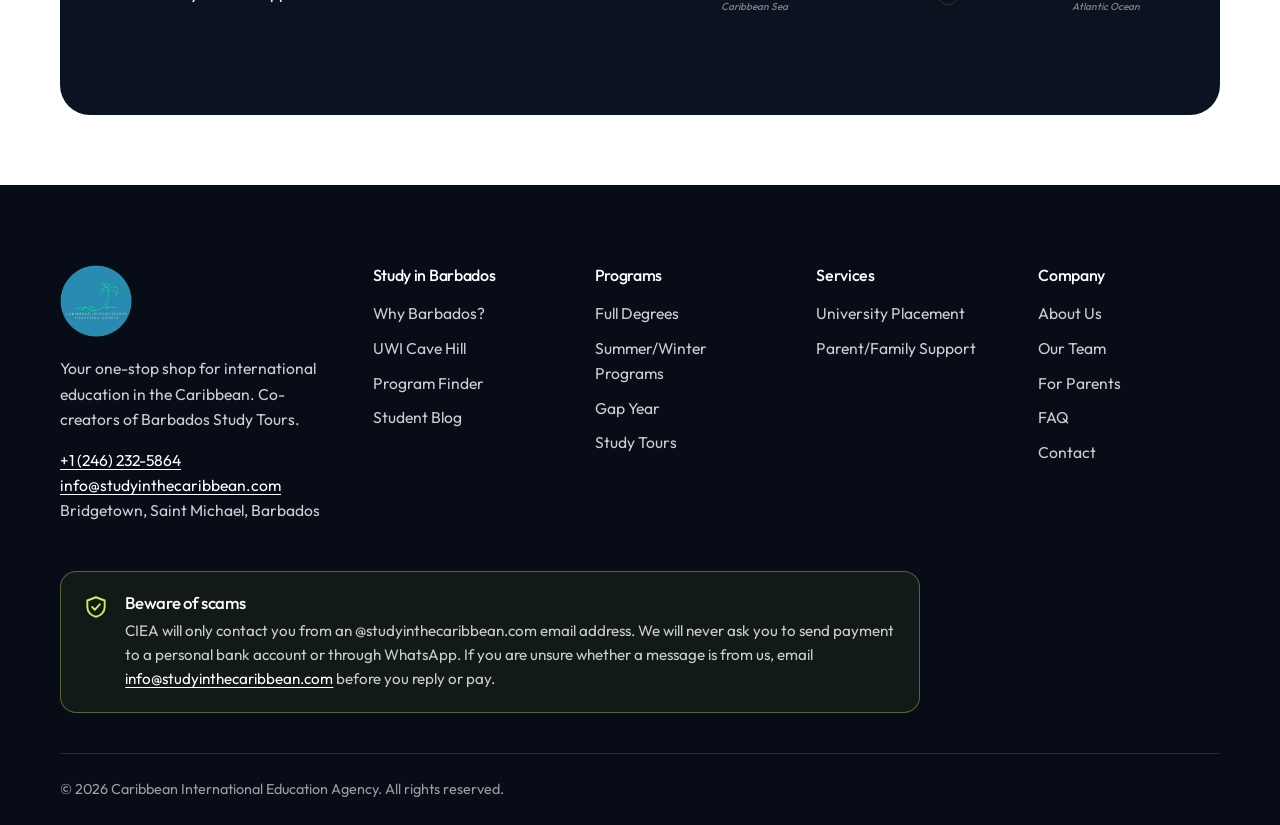
==== commit ad5b5573: "Add student blog with three sourced articles by Patricia Atherley Cost of living, student life and t" ====
--- a/index.html
+++ b/index.html
@@ -22,7 +22,7 @@
 <link rel="preconnect" href="https://fonts.googleapis.com">
 <link rel="preconnect" href="https://fonts.gstatic.com" crossorigin>
 <link rel="stylesheet" href="https://fonts.googleapis.com/css2?family=Outfit:wght@300..800&family=Geist+Mono:wght@500&display=swap">
-<link rel="stylesheet" href="assets/styles.css?v=1af8788d">
+<link rel="stylesheet" href="assets/styles.css?v=60d4880a">
 </head>
 <body>
 <svg width="0" height="0" style="position:absolute" aria-hidden="true">
@@ -56,7 +56,7 @@
 <img src="assets/ciea-logo.png" alt="" width="52" height="52">
 <span class="brand-name">Caribbean International<span>Education Agency</span></span></a>
 <button class="nav-toggle" aria-expanded="false" aria-controls="site-nav" aria-label="Menu"><svg class="icon i-menu" aria-hidden="true"><use href="#i-menu"/></svg><svg class="icon i-close" hidden aria-hidden="true"><use href="#i-close"/></svg></button>
-<nav class="nav" id="site-nav" aria-label="Main"><a href="study-in-barbados.html">Study in Barbados</a><a href="programs.html">Programs</a><a href="services.html">Services</a><a href="about.html#families">For Parents</a><a href="about.html">About</a><a href="team.html">Team</a><a class="btn btn-primary" href="contact.html">Book Free Consultation</a></nav>
+<nav class="nav" id="site-nav" aria-label="Main"><a href="study-in-barbados.html">Study in Barbados</a><a href="programs.html">Programs</a><a href="services.html">Services</a><a href="about.html#families">For Parents</a><a href="about.html">About</a><a href="team.html">Team</a><a href="blog.html">Blog</a><a class="btn btn-primary" href="contact.html">Book Free Consultation</a></nav>
 </div></header>
 <main id="main">
 
@@ -141,6 +141,7 @@
 <p><a href="https://wa.me/12462325864" target="_blank" rel="noopener">+1 (246) 232-5864</a><br><a href="mailto:info@studyinthecaribbean.com">info@studyinthecaribbean.com</a><br>Bridgetown, Saint Michael, Barbados</p></div>
 <div class="foot-col"><h3>Study in Barbados</h3><ul>
 <li><a href="study-in-barbados.html#why">Why Barbados?</a></li><li><a href="study-in-barbados.html#uwi">UWI Cave Hill</a></li>
+<li><a href="course-finder.html">Program Finder</a></li><li><a href="blog.html">Student Blog</a></li>
 </ul></div>
 <div class="foot-col"><h3>Programs</h3><ul>
 <li><a href="programs.html#full-degrees">Full Degrees</a></li><li><a href="programs.html#summer-camps">Summer/Winter Programs</a></li><li><a href="programs.html#gap-year">Gap Year</a></li>
@@ -155,6 +156,6 @@
 <aside class="foot-notice" aria-labelledby="scam-h"><svg class="icon" aria-hidden="true"><use href="#i-shield"/></svg><div><h3 id="scam-h">Beware of scams</h3><p>CIEA will only contact you from an @studyinthecaribbean.com email address. We will never ask you to send payment to a personal bank account or through WhatsApp. If you are unsure whether a message is from us, email <a href="mailto:info@studyinthecaribbean.com">info@studyinthecaribbean.com</a> before you reply or pay.</p></div></aside>
 <div class="foot-base"><span>&copy; 2026 Caribbean International Education Agency. All rights reserved.</span></div>
 </div></footer>
-<script src="assets/site.js?v=1af8788d"></script>
+<script src="assets/site.js?v=60d4880a"></script>
 </body>
 </html>
--- a/assets/styles.css
+++ b/assets/styles.css
@@ -523,3 +523,86 @@
 @media (max-width: 960px) { .member, .member:nth-child(even) { grid-template-columns: 1fr; } .member:nth-child(even) .member-photo { order: 0; } .member-photo { max-width: 420px; } }
 .member-photo .avatar { display: grid; place-items: center; border: 0; background: var(--deep); background-image: radial-gradient(circle at 70% 25%, rgba(0, 168, 176, .55), transparent 60%); }
 .member-photo .avatar span { font-family: var(--display); font-weight: 500; font-size: clamp(4rem, 3rem + 4vw, 7rem); letter-spacing: -0.02em; color: var(--sun); }
+
+/* Blog */
+.blog-hero { max-width: 46rem; }
+.post-list { list-style: none; margin: 0; padding: 0; display: grid; grid-template-columns: repeat(3, minmax(0, 1fr)); gap: clamp(1.25rem, 1rem + 1.5vw, 2rem); }
+.post-card a { display: flex; flex-direction: column; height: 100%; text-decoration: none; background: #fff; border: 1px solid var(--line); border-radius: var(--r-lg); overflow: hidden; transition: box-shadow .35s var(--ease), transform .35s var(--ease); }
+.post-card a:hover { box-shadow: var(--shadow); transform: translateY(-3px); }
+.post-card figure { margin: 0; aspect-ratio: 16 / 10; overflow: hidden; background: var(--mist); }
+.post-card img { width: 100%; height: 100%; object-fit: cover; }
+.post-card-text { display: flex; flex-direction: column; gap: .75rem; padding: 1.5rem 1.5rem 1.75rem; flex: 1; }
+.post-card h2 { font-size: 1.4rem; line-height: 1.2; }
+.post-card p { color: var(--ink-2); }
+.post-card .post-card-meta { font-size: .92rem; margin-top: auto; padding-top: .5rem; }
+.post-card-go { display: inline-flex; align-items: center; gap: .45rem; color: var(--sea-ink); font-weight: 500; }
+.post-card a:hover .post-card-go .icon { transform: translateX(3px); }
+.post-card-go .icon { transition: transform .35s var(--ease); }
+.blog-links { margin-top: 2.5rem; color: var(--ink-2); }
+.blog-links a, .post-body a, .post-sources a, .post-author a { color: var(--sea-ink); }
+
+.post-hero { background: var(--deep); color: #fff; padding-block: clamp(2.5rem, 2rem + 3vw, 4.5rem) clamp(6rem, 5rem + 6vw, 10rem); }
+.post-hero-inner { max-width: 52rem; }
+.post-hero-inner > * + * { margin-top: 1.25rem; }
+.post-hero h1 { font-size: clamp(2.2rem, 1.4rem + 3vw, 3.8rem); line-height: 1.05; }
+.post-hero .lede { color: rgba(255, 255, 255, .86); }
+.crumbs { display: flex; gap: .6rem; font-size: .95rem; color: rgba(255, 255, 255, .7); }
+.crumbs a { color: rgba(255, 255, 255, .85); text-decoration: none; }
+.crumbs a:hover { color: #fff; text-decoration: underline; }
+.byline { display: grid; grid-template-columns: auto 1fr; column-gap: .9rem; align-items: center; padding-top: .5rem; }
+.byline img { width: 48px; height: 48px; border-radius: 50%; object-fit: cover; grid-row: span 2; }
+.byline-name a { color: #fff; font-weight: 500; text-decoration: none; }
+.byline-name a:hover { text-decoration: underline; }
+.byline-name span { display: block; font-size: .92rem; color: rgba(255, 255, 255, .7); }
+.byline-meta { grid-column: 1 / -1; margin-top: 1rem; display: flex; gap: .6rem; font-size: .95rem; color: rgba(255, 255, 255, .7); }
+
+.post-wrap { max-width: calc(52rem + 2 * var(--gutter)); padding-bottom: clamp(3.5rem, 3rem + 3vw, 6rem); }
+.post-photo { margin: clamp(-8rem, -4rem - 4vw, -5rem) 0 0; border-radius: var(--r-lg); overflow: hidden; aspect-ratio: 16 / 9; box-shadow: var(--shadow); background: var(--mist); }
+.post-photo img { width: 100%; height: 100%; object-fit: cover; }
+.post-body { max-width: none; margin-top: clamp(2.5rem, 2rem + 2vw, 3.5rem); }
+.post-body h2 { font-size: clamp(1.6rem, 1.3rem + 1vw, 2.1rem); margin-top: 2.75rem; }
+.post-body h2 + * { margin-top: 1rem; }
+.post-body ul, .post-body ol { padding-left: 1.25rem; color: var(--ink-2); font-size: 1.1rem; }
+.post-body li + li { margin-top: .6rem; }
+.post-body li::marker { color: var(--lagoon); }
+.post-body strong { font-weight: 500; color: var(--ink); }
+.post-body q { color: var(--ink); }
+.post-body .note { font-size: 1rem; padding: 1rem 1.25rem; background: var(--mist); border-radius: var(--r-sm); }
+.table-wrap { overflow-x: auto; }
+.post-body table { width: 100%; border-collapse: collapse; font-size: 1.02rem; }
+.post-body caption { text-align: left; color: var(--ink-2); font-size: .95rem; padding-bottom: .6rem; }
+.post-body th, .post-body td { text-align: left; padding: .8rem 1rem; border-bottom: 1px solid var(--line); }
+.post-body thead th { background: var(--deep); color: #fff; font-weight: 500; }
+.post-body thead th:first-child { border-top-left-radius: var(--r-sm); }
+.post-body thead th:last-child { border-top-right-radius: var(--r-sm); }
+.post-body tbody th { font-weight: 400; color: var(--ink); }
+.post-body td { white-space: nowrap; color: var(--ink); }
+
+.post-sources { margin-top: 3.5rem; padding: clamp(1.5rem, 1rem + 2vw, 2.25rem); background: var(--mist); border-radius: var(--r-lg); }
+.post-sources h2, .post-author h2, .post-more h2 { font-size: 1.4rem; }
+.post-sources p { margin-top: .6rem; color: var(--ink-2); font-size: .98rem; }
+.post-sources ol { margin: 1rem 0 0; padding-left: 1.25rem; font-size: .98rem; }
+.post-sources li + li { margin-top: .4rem; }
+.post-author { margin-top: 2.5rem; display: flex; gap: 1.25rem; align-items: flex-start; padding-top: 2.5rem; border-top: 1px solid var(--line); }
+.post-author img { width: 96px; height: 96px; border-radius: 50%; object-fit: cover; flex: none; }
+.post-author p { margin-top: .5rem; color: var(--ink-2); }
+.post-more { margin-top: 2.5rem; }
+.post-more ul { list-style: none; margin: 1rem 0 0; padding: 0; display: grid; gap: .75rem; }
+.post-more a { display: flex; justify-content: space-between; align-items: center; gap: 1rem; padding: 1.1rem 1.25rem; border: 1px solid var(--line); border-radius: var(--r); text-decoration: none; font-weight: 500; transition: border-color .25s var(--ease), background-color .25s var(--ease); }
+.post-more a:hover { border-color: var(--lagoon); background: var(--seafoam-soft); }
+.post-more .icon { color: var(--sea-ink); }
+@media (max-width: 960px) { .post-list { grid-template-columns: 1fr 1fr; } }
+@media (max-width: 640px) {
+  .post-list { grid-template-columns: 1fr; }
+  .post-author { flex-direction: column; }
+  .post-body td { white-space: normal; }
+}
+/* Seven nav links: switch to the menu button before the links start wrapping */
+@media (max-width: 1200px) {
+  .nav-toggle { display: grid; place-items: center; }
+  .nav { position: absolute; left: 0; right: 0; top: 100%; flex-direction: column; align-items: stretch; gap: .25rem; padding: 1rem var(--gutter) 1.5rem; background: #fff; border-bottom: 1px solid var(--line); box-shadow: var(--shadow); display: none; }
+  .nav.open { display: flex; }
+  .nav a:not(.btn) { padding: .85rem 1rem; font-size: 1.05rem; }
+  .nav .btn { margin: .5rem 0 0; }
+  .header-inner { position: relative; }
+}
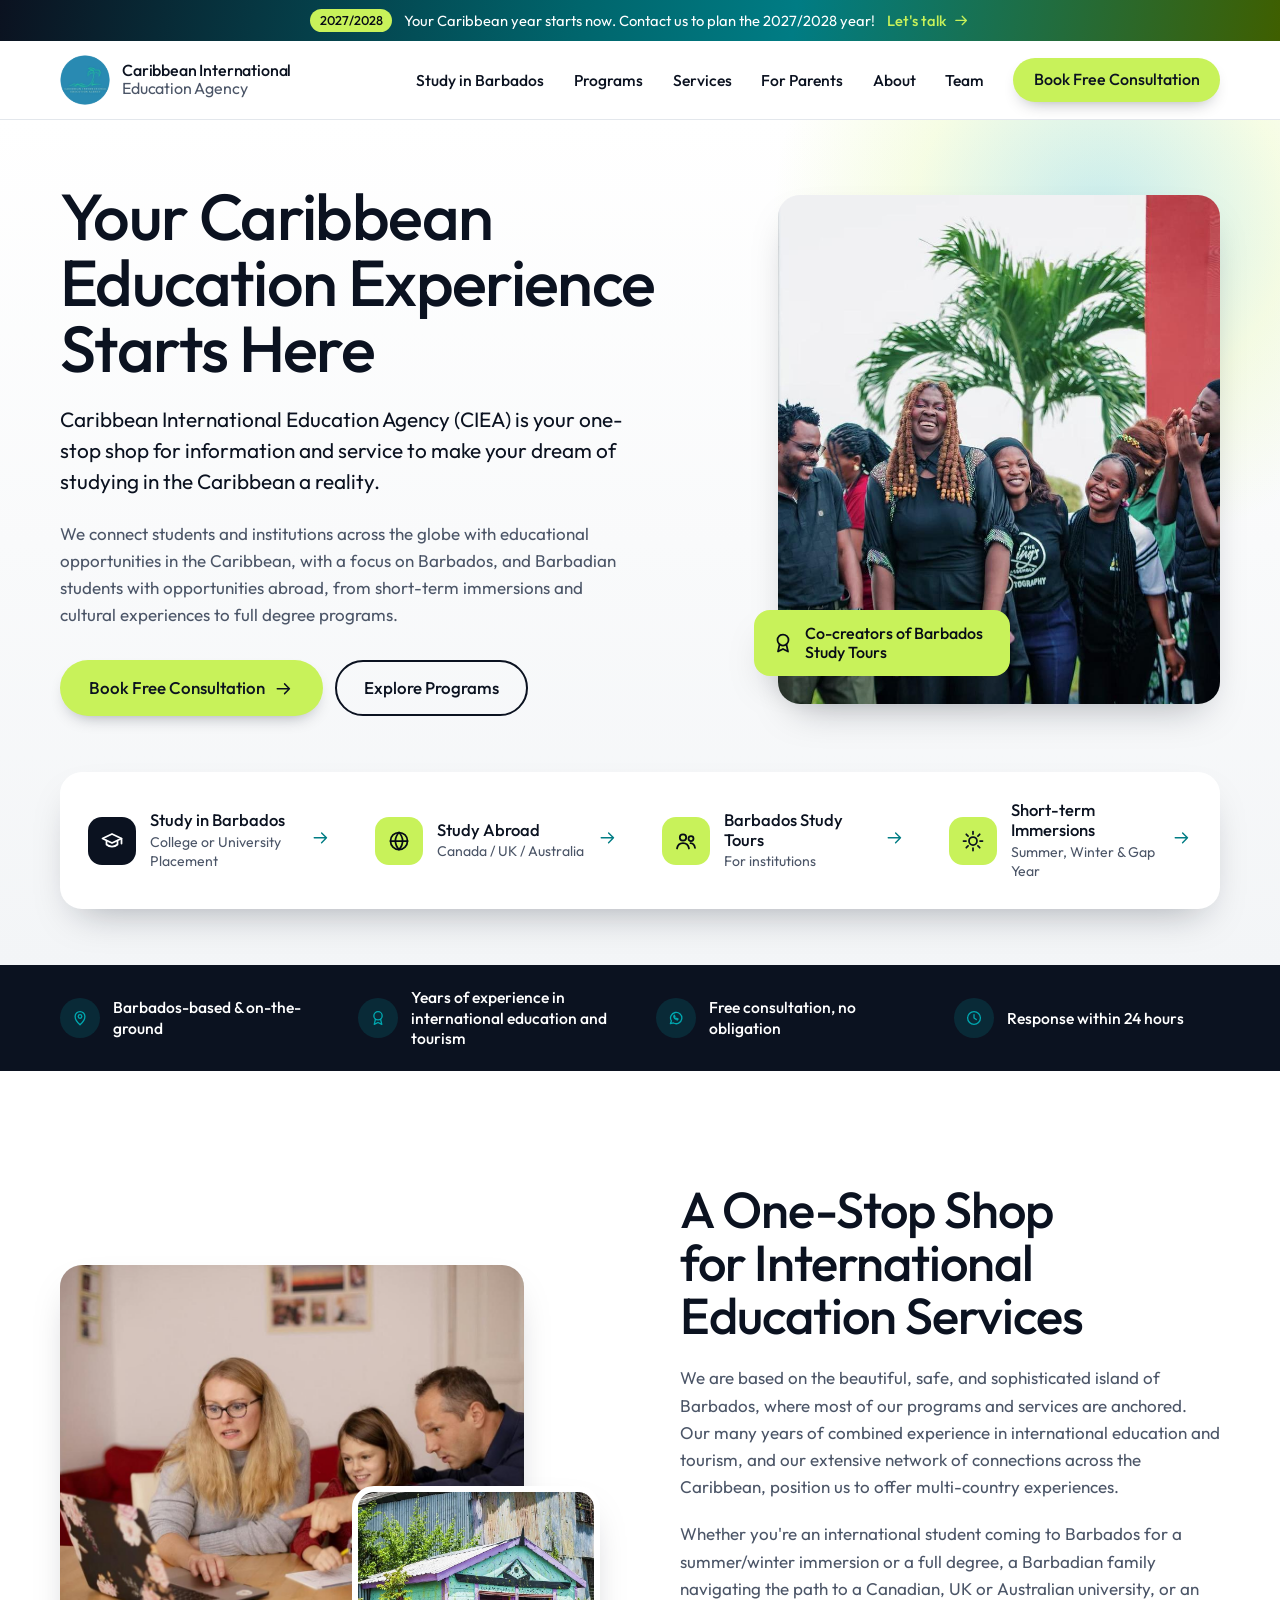
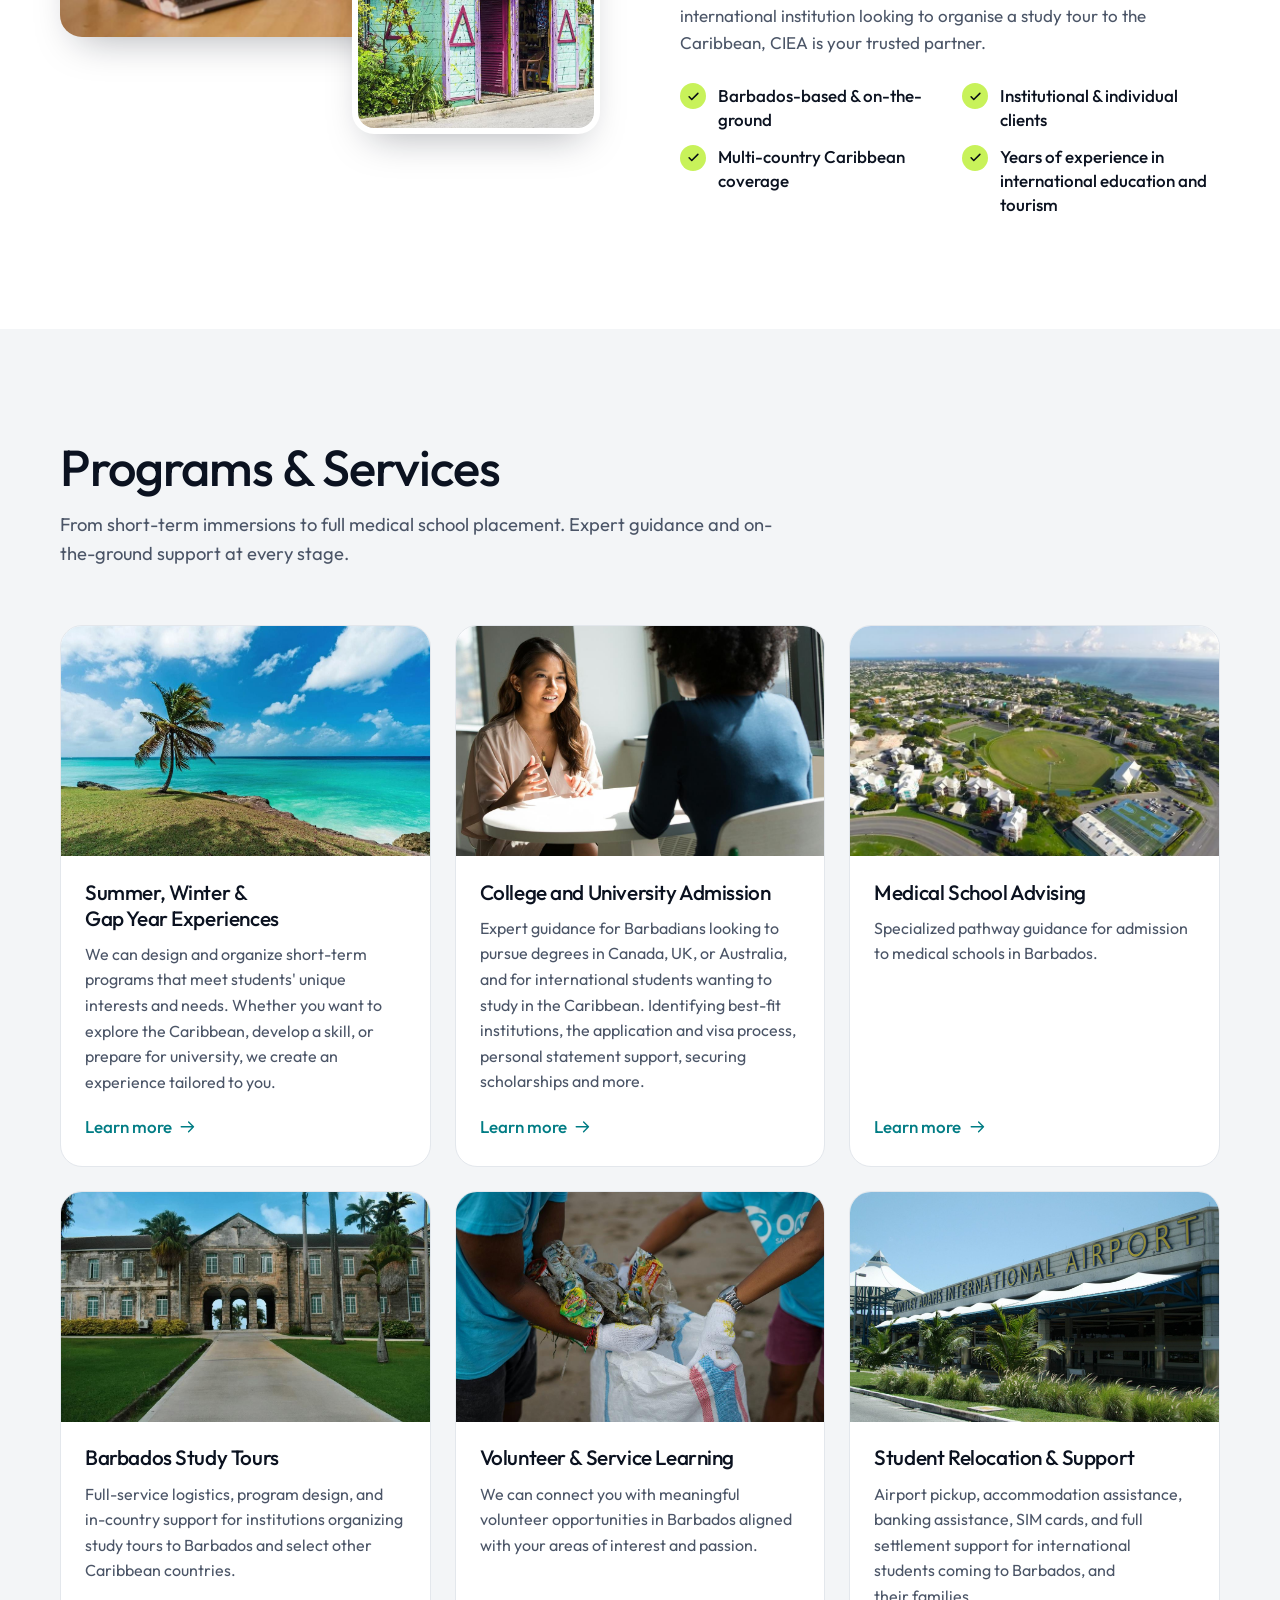
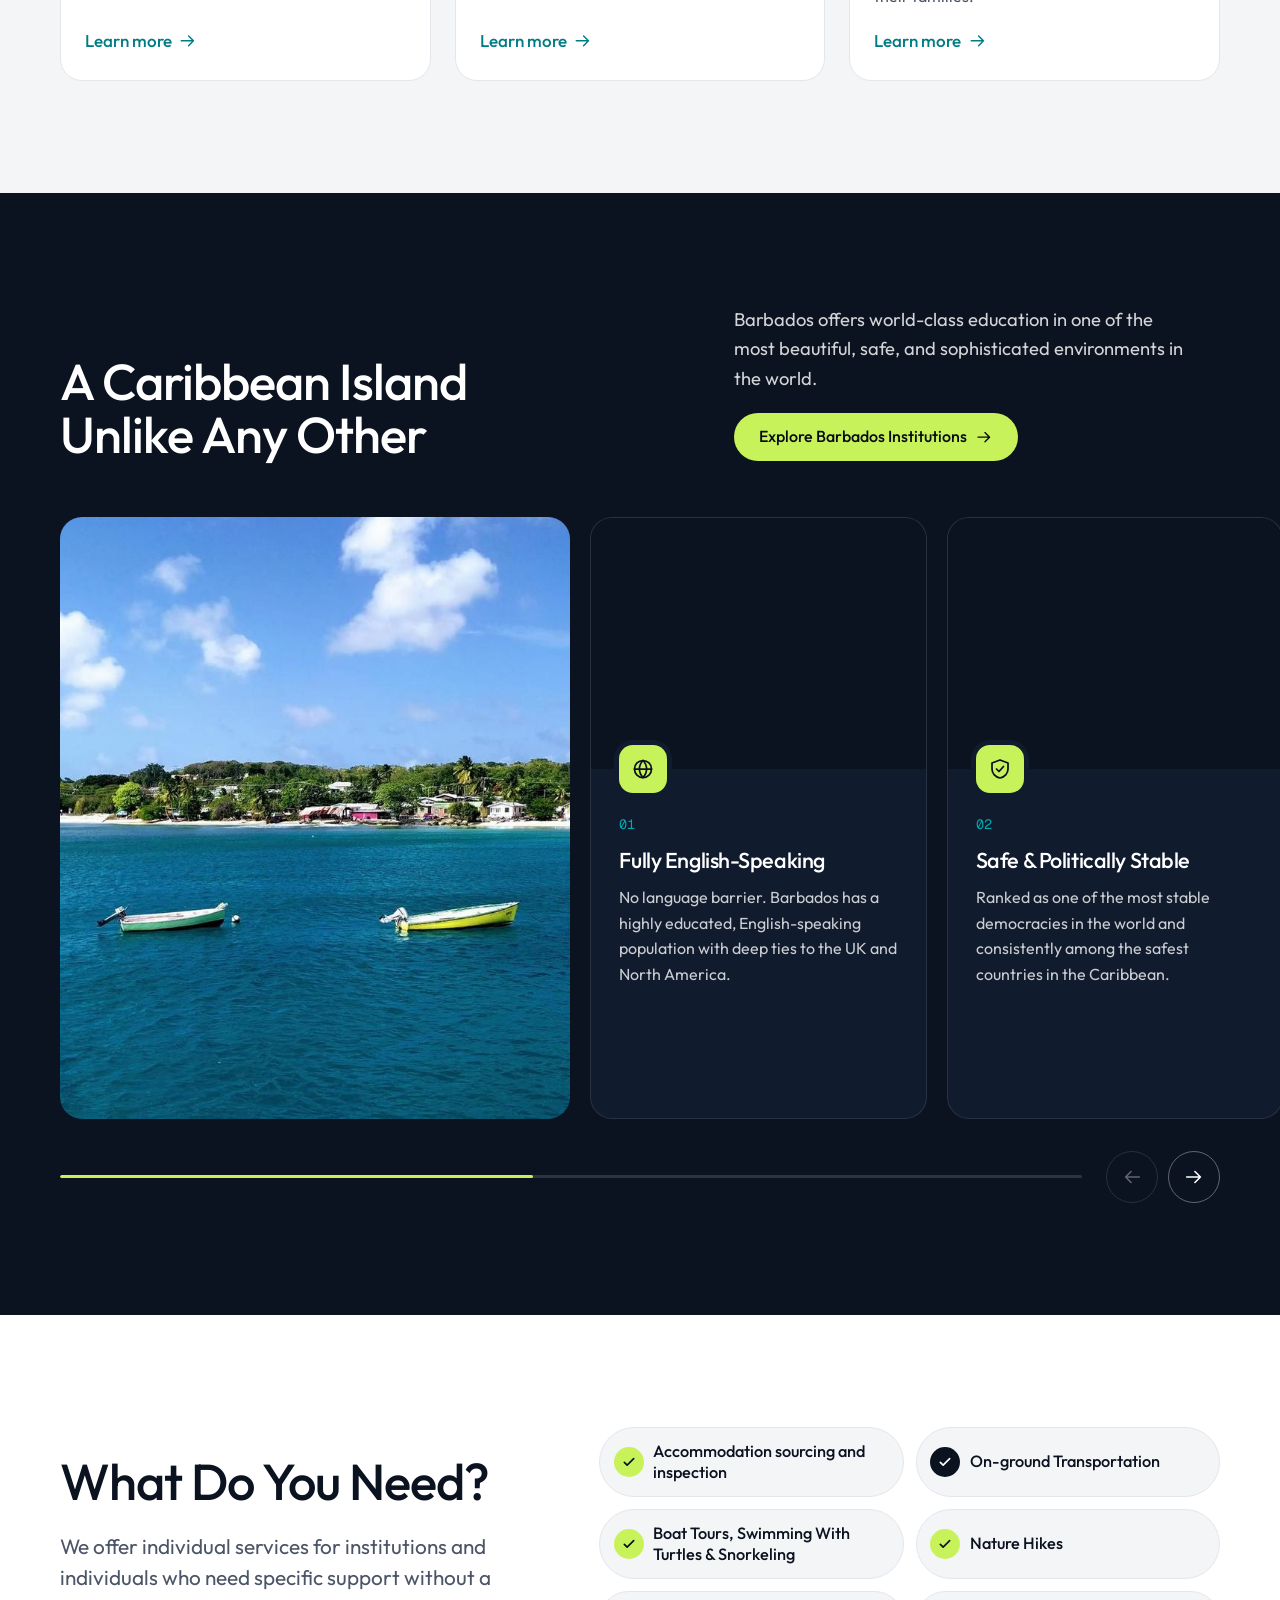
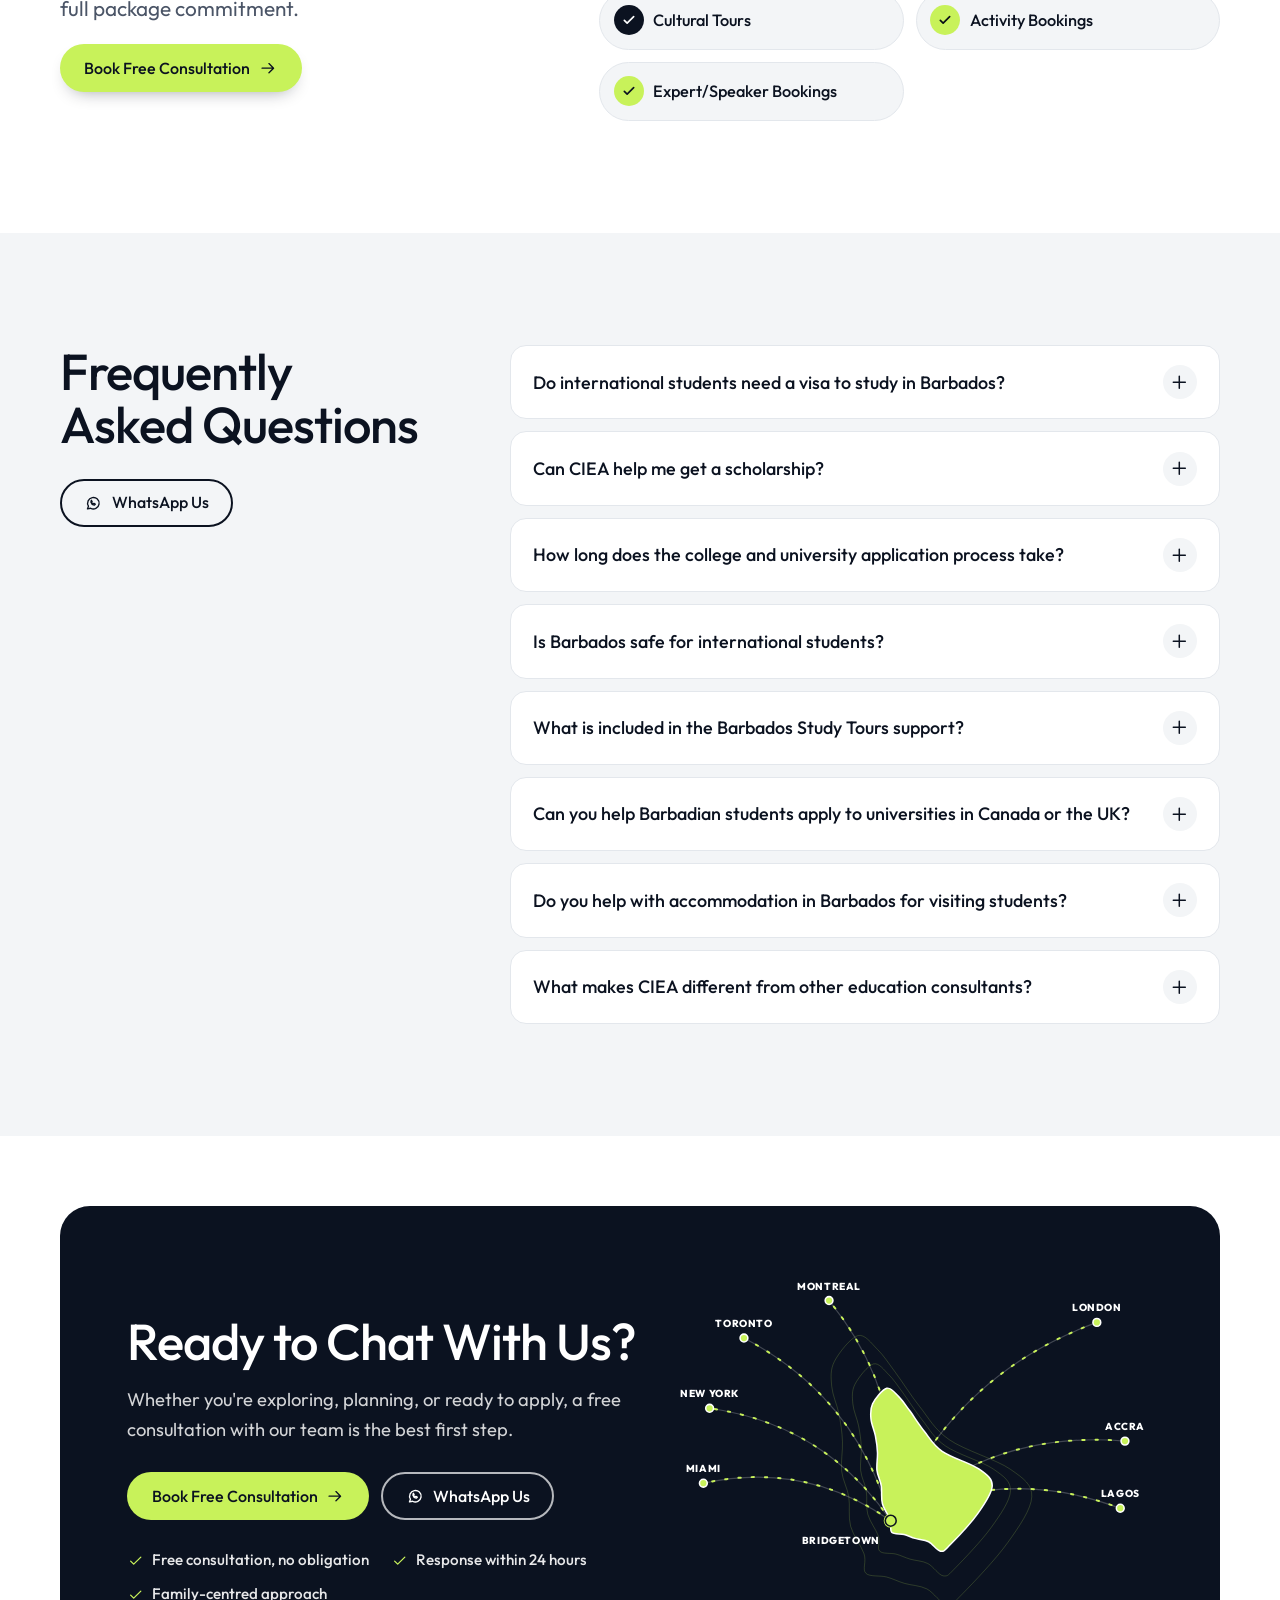
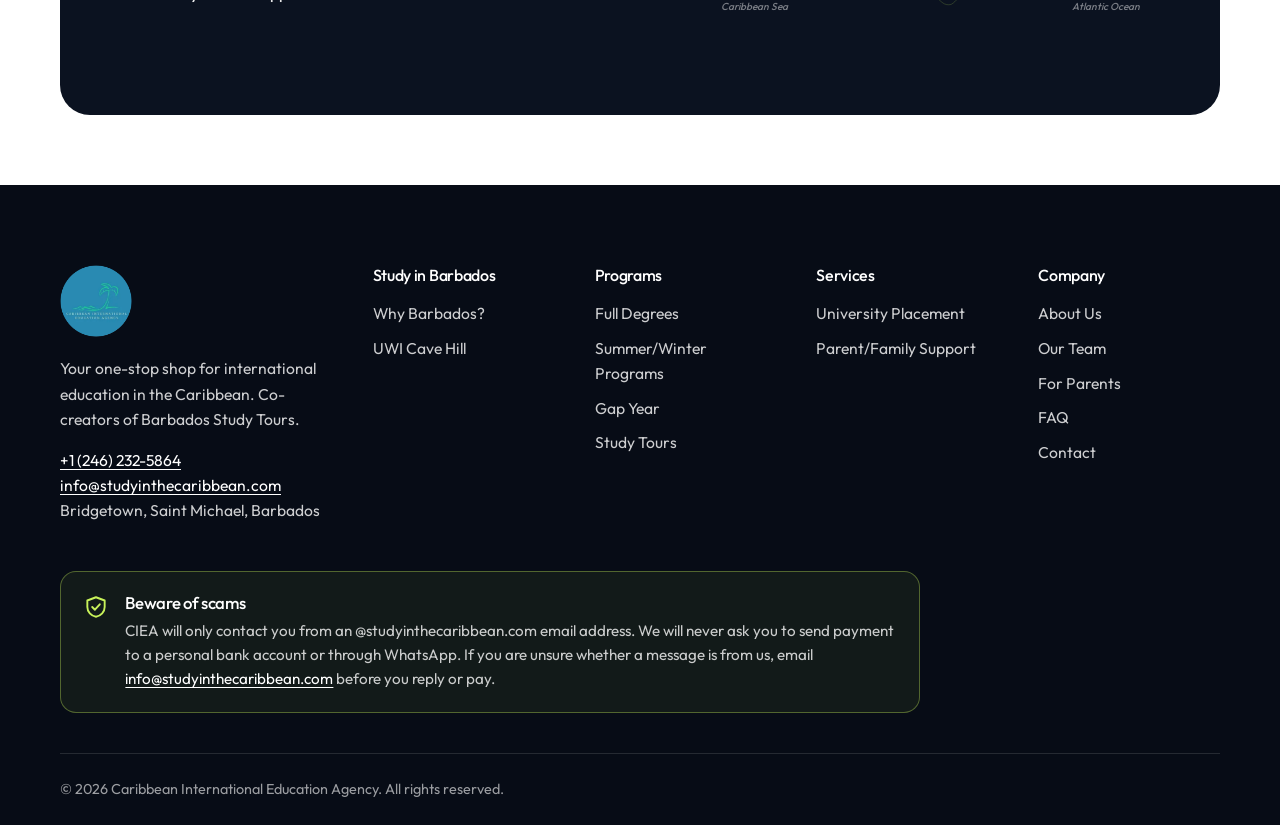
==== commit fc838353: "Remove the student blog Reverts PR #24: blog index, three articles, Blog nav and footer links, sitem" ====
--- a/index.html
+++ b/index.html
@@ -22,7 +22,7 @@
 <link rel="preconnect" href="https://fonts.googleapis.com">
 <link rel="preconnect" href="https://fonts.gstatic.com" crossorigin>
 <link rel="stylesheet" href="https://fonts.googleapis.com/css2?family=Outfit:wght@300..800&family=Geist+Mono:wght@500&display=swap">
-<link rel="stylesheet" href="assets/styles.css?v=60d4880a">
+<link rel="stylesheet" href="assets/styles.css?v=1af8788d">
 </head>
 <body>
 <svg width="0" height="0" style="position:absolute" aria-hidden="true">
@@ -56,7 +56,7 @@
 <img src="assets/ciea-logo.png" alt="" width="52" height="52">
 <span class="brand-name">Caribbean International<span>Education Agency</span></span></a>
 <button class="nav-toggle" aria-expanded="false" aria-controls="site-nav" aria-label="Menu"><svg class="icon i-menu" aria-hidden="true"><use href="#i-menu"/></svg><svg class="icon i-close" hidden aria-hidden="true"><use href="#i-close"/></svg></button>
-<nav class="nav" id="site-nav" aria-label="Main"><a href="study-in-barbados.html">Study in Barbados</a><a href="programs.html">Programs</a><a href="services.html">Services</a><a href="about.html#families">For Parents</a><a href="about.html">About</a><a href="team.html">Team</a><a href="blog.html">Blog</a><a class="btn btn-primary" href="contact.html">Book Free Consultation</a></nav>
+<nav class="nav" id="site-nav" aria-label="Main"><a href="study-in-barbados.html">Study in Barbados</a><a href="programs.html">Programs</a><a href="services.html">Services</a><a href="about.html#families">For Parents</a><a href="about.html">About</a><a href="team.html">Team</a><a class="btn btn-primary" href="contact.html">Book Free Consultation</a></nav>
 </div></header>
 <main id="main">
 
@@ -141,7 +141,6 @@
 <p><a href="https://wa.me/12462325864" target="_blank" rel="noopener">+1 (246) 232-5864</a><br><a href="mailto:info@studyinthecaribbean.com">info@studyinthecaribbean.com</a><br>Bridgetown, Saint Michael, Barbados</p></div>
 <div class="foot-col"><h3>Study in Barbados</h3><ul>
 <li><a href="study-in-barbados.html#why">Why Barbados?</a></li><li><a href="study-in-barbados.html#uwi">UWI Cave Hill</a></li>
-<li><a href="course-finder.html">Program Finder</a></li><li><a href="blog.html">Student Blog</a></li>
 </ul></div>
 <div class="foot-col"><h3>Programs</h3><ul>
 <li><a href="programs.html#full-degrees">Full Degrees</a></li><li><a href="programs.html#summer-camps">Summer/Winter Programs</a></li><li><a href="programs.html#gap-year">Gap Year</a></li>
@@ -156,6 +155,6 @@
 <aside class="foot-notice" aria-labelledby="scam-h"><svg class="icon" aria-hidden="true"><use href="#i-shield"/></svg><div><h3 id="scam-h">Beware of scams</h3><p>CIEA will only contact you from an @studyinthecaribbean.com email address. We will never ask you to send payment to a personal bank account or through WhatsApp. If you are unsure whether a message is from us, email <a href="mailto:info@studyinthecaribbean.com">info@studyinthecaribbean.com</a> before you reply or pay.</p></div></aside>
 <div class="foot-base"><span>&copy; 2026 Caribbean International Education Agency. All rights reserved.</span></div>
 </div></footer>
-<script src="assets/site.js?v=60d4880a"></script>
+<script src="assets/site.js?v=1af8788d"></script>
 </body>
 </html>
--- a/assets/styles.css
+++ b/assets/styles.css
@@ -523,86 +523,3 @@
 @media (max-width: 960px) { .member, .member:nth-child(even) { grid-template-columns: 1fr; } .member:nth-child(even) .member-photo { order: 0; } .member-photo { max-width: 420px; } }
 .member-photo .avatar { display: grid; place-items: center; border: 0; background: var(--deep); background-image: radial-gradient(circle at 70% 25%, rgba(0, 168, 176, .55), transparent 60%); }
 .member-photo .avatar span { font-family: var(--display); font-weight: 500; font-size: clamp(4rem, 3rem + 4vw, 7rem); letter-spacing: -0.02em; color: var(--sun); }
-
-/* Blog */
-.blog-hero { max-width: 46rem; }
-.post-list { list-style: none; margin: 0; padding: 0; display: grid; grid-template-columns: repeat(3, minmax(0, 1fr)); gap: clamp(1.25rem, 1rem + 1.5vw, 2rem); }
-.post-card a { display: flex; flex-direction: column; height: 100%; text-decoration: none; background: #fff; border: 1px solid var(--line); border-radius: var(--r-lg); overflow: hidden; transition: box-shadow .35s var(--ease), transform .35s var(--ease); }
-.post-card a:hover { box-shadow: var(--shadow); transform: translateY(-3px); }
-.post-card figure { margin: 0; aspect-ratio: 16 / 10; overflow: hidden; background: var(--mist); }
-.post-card img { width: 100%; height: 100%; object-fit: cover; }
-.post-card-text { display: flex; flex-direction: column; gap: .75rem; padding: 1.5rem 1.5rem 1.75rem; flex: 1; }
-.post-card h2 { font-size: 1.4rem; line-height: 1.2; }
-.post-card p { color: var(--ink-2); }
-.post-card .post-card-meta { font-size: .92rem; margin-top: auto; padding-top: .5rem; }
-.post-card-go { display: inline-flex; align-items: center; gap: .45rem; color: var(--sea-ink); font-weight: 500; }
-.post-card a:hover .post-card-go .icon { transform: translateX(3px); }
-.post-card-go .icon { transition: transform .35s var(--ease); }
-.blog-links { margin-top: 2.5rem; color: var(--ink-2); }
-.blog-links a, .post-body a, .post-sources a, .post-author a { color: var(--sea-ink); }
-
-.post-hero { background: var(--deep); color: #fff; padding-block: clamp(2.5rem, 2rem + 3vw, 4.5rem) clamp(6rem, 5rem + 6vw, 10rem); }
-.post-hero-inner { max-width: 52rem; }
-.post-hero-inner > * + * { margin-top: 1.25rem; }
-.post-hero h1 { font-size: clamp(2.2rem, 1.4rem + 3vw, 3.8rem); line-height: 1.05; }
-.post-hero .lede { color: rgba(255, 255, 255, .86); }
-.crumbs { display: flex; gap: .6rem; font-size: .95rem; color: rgba(255, 255, 255, .7); }
-.crumbs a { color: rgba(255, 255, 255, .85); text-decoration: none; }
-.crumbs a:hover { color: #fff; text-decoration: underline; }
-.byline { display: grid; grid-template-columns: auto 1fr; column-gap: .9rem; align-items: center; padding-top: .5rem; }
-.byline img { width: 48px; height: 48px; border-radius: 50%; object-fit: cover; grid-row: span 2; }
-.byline-name a { color: #fff; font-weight: 500; text-decoration: none; }
-.byline-name a:hover { text-decoration: underline; }
-.byline-name span { display: block; font-size: .92rem; color: rgba(255, 255, 255, .7); }
-.byline-meta { grid-column: 1 / -1; margin-top: 1rem; display: flex; gap: .6rem; font-size: .95rem; color: rgba(255, 255, 255, .7); }
-
-.post-wrap { max-width: calc(52rem + 2 * var(--gutter)); padding-bottom: clamp(3.5rem, 3rem + 3vw, 6rem); }
-.post-photo { margin: clamp(-8rem, -4rem - 4vw, -5rem) 0 0; border-radius: var(--r-lg); overflow: hidden; aspect-ratio: 16 / 9; box-shadow: var(--shadow); background: var(--mist); }
-.post-photo img { width: 100%; height: 100%; object-fit: cover; }
-.post-body { max-width: none; margin-top: clamp(2.5rem, 2rem + 2vw, 3.5rem); }
-.post-body h2 { font-size: clamp(1.6rem, 1.3rem + 1vw, 2.1rem); margin-top: 2.75rem; }
-.post-body h2 + * { margin-top: 1rem; }
-.post-body ul, .post-body ol { padding-left: 1.25rem; color: var(--ink-2); font-size: 1.1rem; }
-.post-body li + li { margin-top: .6rem; }
-.post-body li::marker { color: var(--lagoon); }
-.post-body strong { font-weight: 500; color: var(--ink); }
-.post-body q { color: var(--ink); }
-.post-body .note { font-size: 1rem; padding: 1rem 1.25rem; background: var(--mist); border-radius: var(--r-sm); }
-.table-wrap { overflow-x: auto; }
-.post-body table { width: 100%; border-collapse: collapse; font-size: 1.02rem; }
-.post-body caption { text-align: left; color: var(--ink-2); font-size: .95rem; padding-bottom: .6rem; }
-.post-body th, .post-body td { text-align: left; padding: .8rem 1rem; border-bottom: 1px solid var(--line); }
-.post-body thead th { background: var(--deep); color: #fff; font-weight: 500; }
-.post-body thead th:first-child { border-top-left-radius: var(--r-sm); }
-.post-body thead th:last-child { border-top-right-radius: var(--r-sm); }
-.post-body tbody th { font-weight: 400; color: var(--ink); }
-.post-body td { white-space: nowrap; color: var(--ink); }
-
-.post-sources { margin-top: 3.5rem; padding: clamp(1.5rem, 1rem + 2vw, 2.25rem); background: var(--mist); border-radius: var(--r-lg); }
-.post-sources h2, .post-author h2, .post-more h2 { font-size: 1.4rem; }
-.post-sources p { margin-top: .6rem; color: var(--ink-2); font-size: .98rem; }
-.post-sources ol { margin: 1rem 0 0; padding-left: 1.25rem; font-size: .98rem; }
-.post-sources li + li { margin-top: .4rem; }
-.post-author { margin-top: 2.5rem; display: flex; gap: 1.25rem; align-items: flex-start; padding-top: 2.5rem; border-top: 1px solid var(--line); }
-.post-author img { width: 96px; height: 96px; border-radius: 50%; object-fit: cover; flex: none; }
-.post-author p { margin-top: .5rem; color: var(--ink-2); }
-.post-more { margin-top: 2.5rem; }
-.post-more ul { list-style: none; margin: 1rem 0 0; padding: 0; display: grid; gap: .75rem; }
-.post-more a { display: flex; justify-content: space-between; align-items: center; gap: 1rem; padding: 1.1rem 1.25rem; border: 1px solid var(--line); border-radius: var(--r); text-decoration: none; font-weight: 500; transition: border-color .25s var(--ease), background-color .25s var(--ease); }
-.post-more a:hover { border-color: var(--lagoon); background: var(--seafoam-soft); }
-.post-more .icon { color: var(--sea-ink); }
-@media (max-width: 960px) { .post-list { grid-template-columns: 1fr 1fr; } }
-@media (max-width: 640px) {
-  .post-list { grid-template-columns: 1fr; }
-  .post-author { flex-direction: column; }
-  .post-body td { white-space: normal; }
-}
-/* Seven nav links: switch to the menu button before the links start wrapping */
-@media (max-width: 1200px) {
-  .nav-toggle { display: grid; place-items: center; }
-  .nav { position: absolute; left: 0; right: 0; top: 100%; flex-direction: column; align-items: stretch; gap: .25rem; padding: 1rem var(--gutter) 1.5rem; background: #fff; border-bottom: 1px solid var(--line); box-shadow: var(--shadow); display: none; }
-  .nav.open { display: flex; }
-  .nav a:not(.btn) { padding: .85rem 1rem; font-size: 1.05rem; }
-  .nav .btn { margin: .5rem 0 0; }
-  .header-inner { position: relative; }
-}
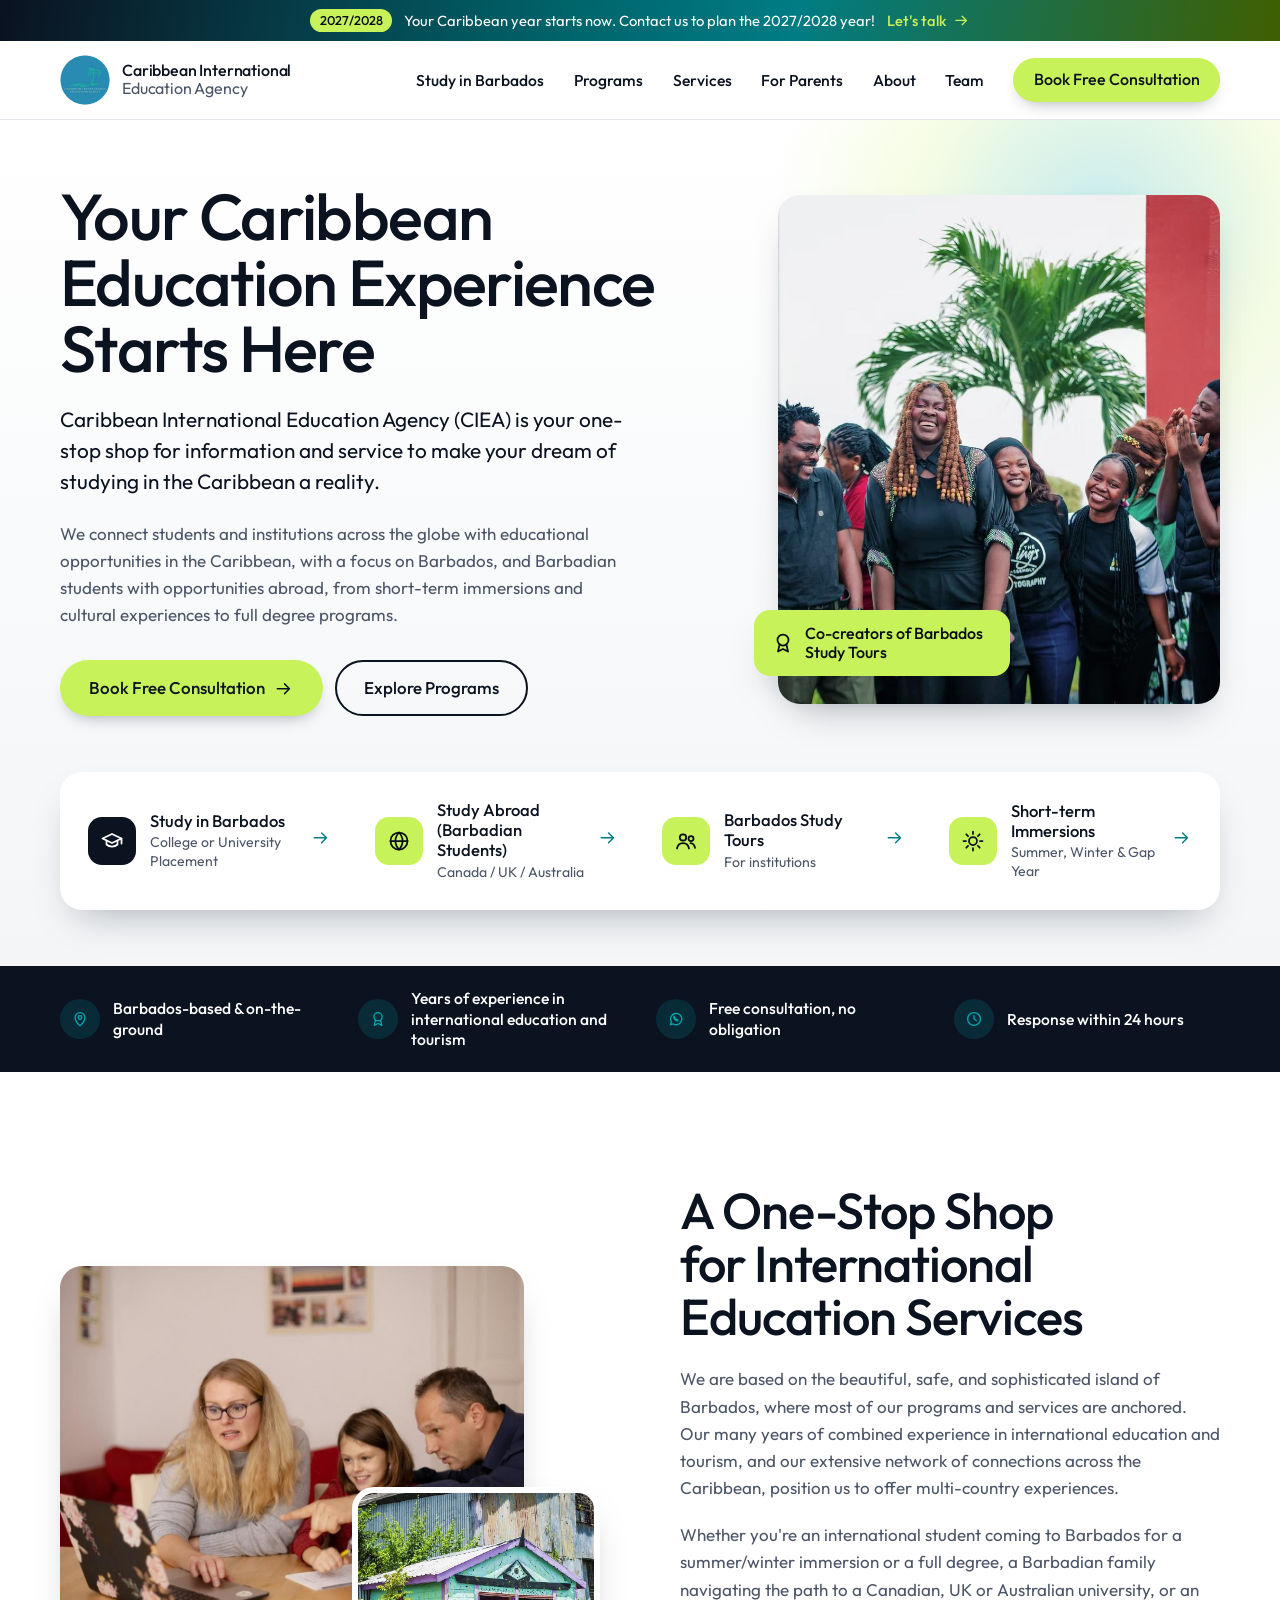
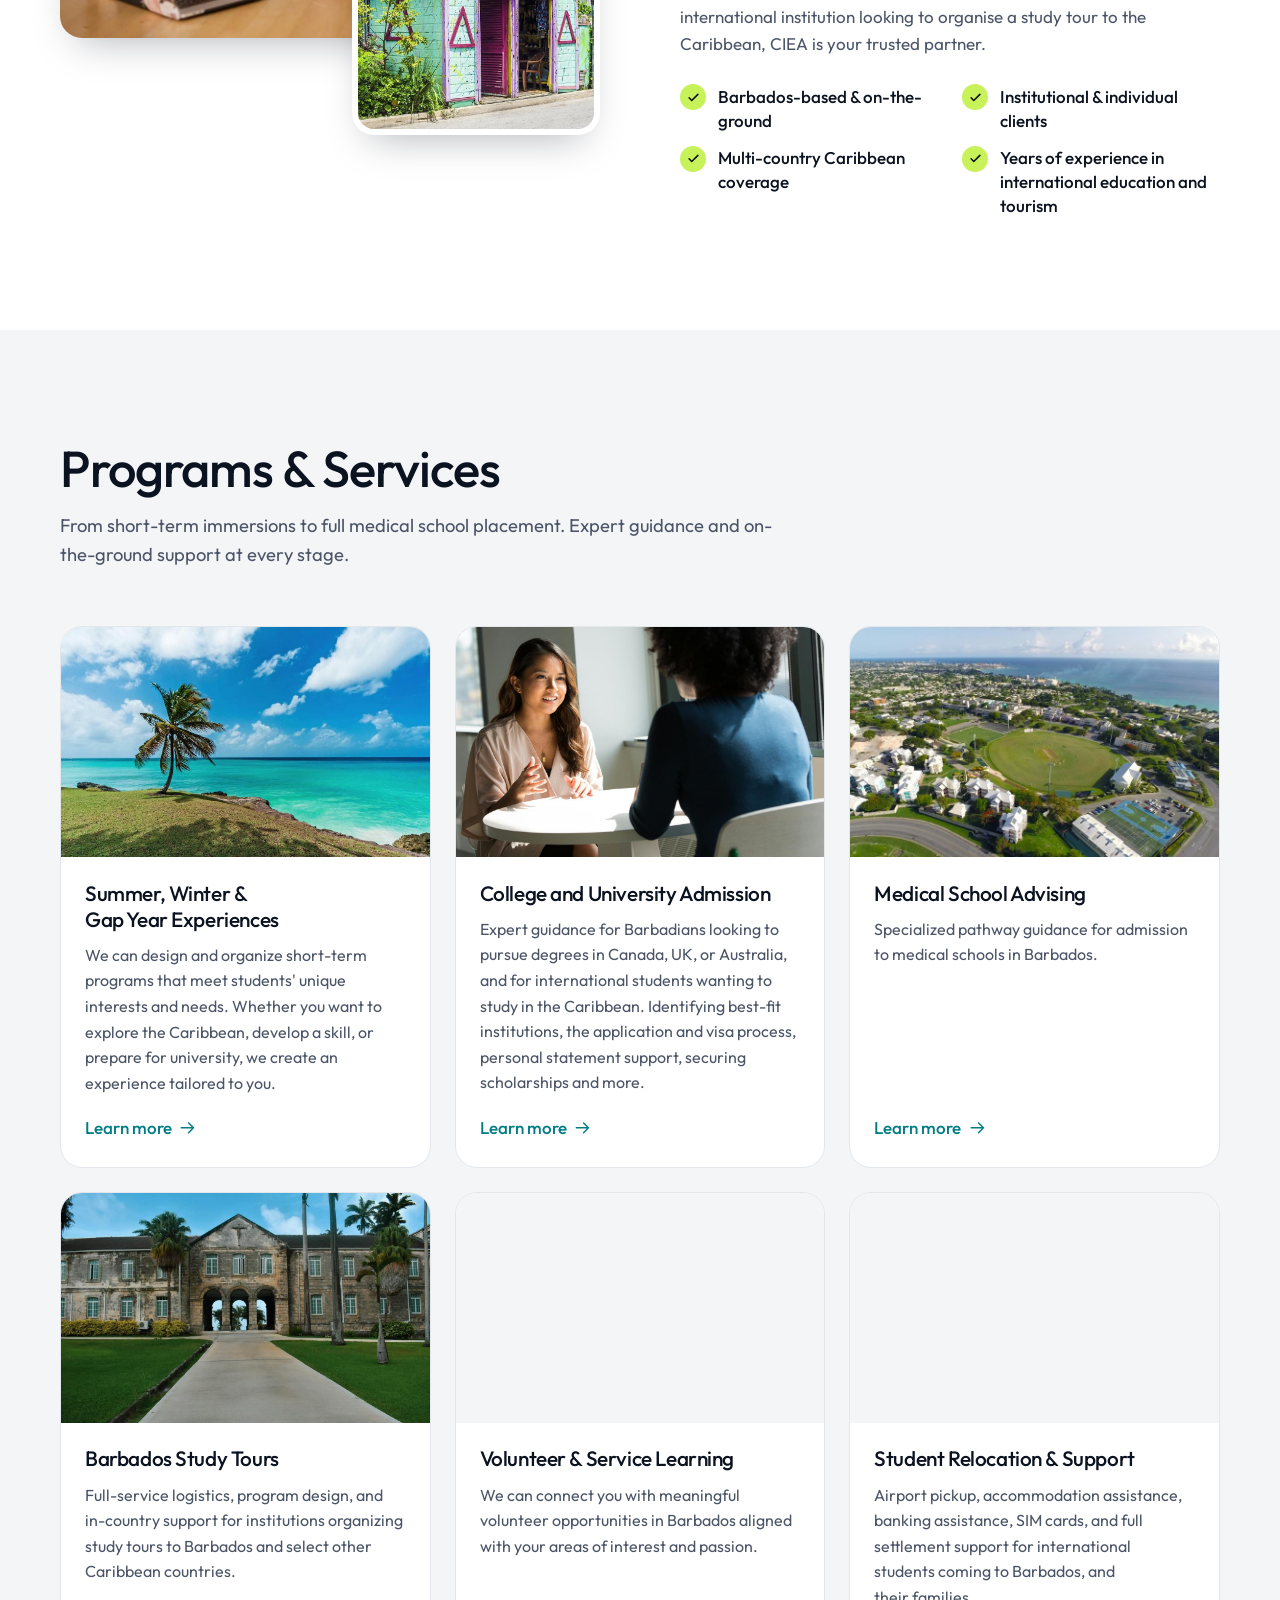
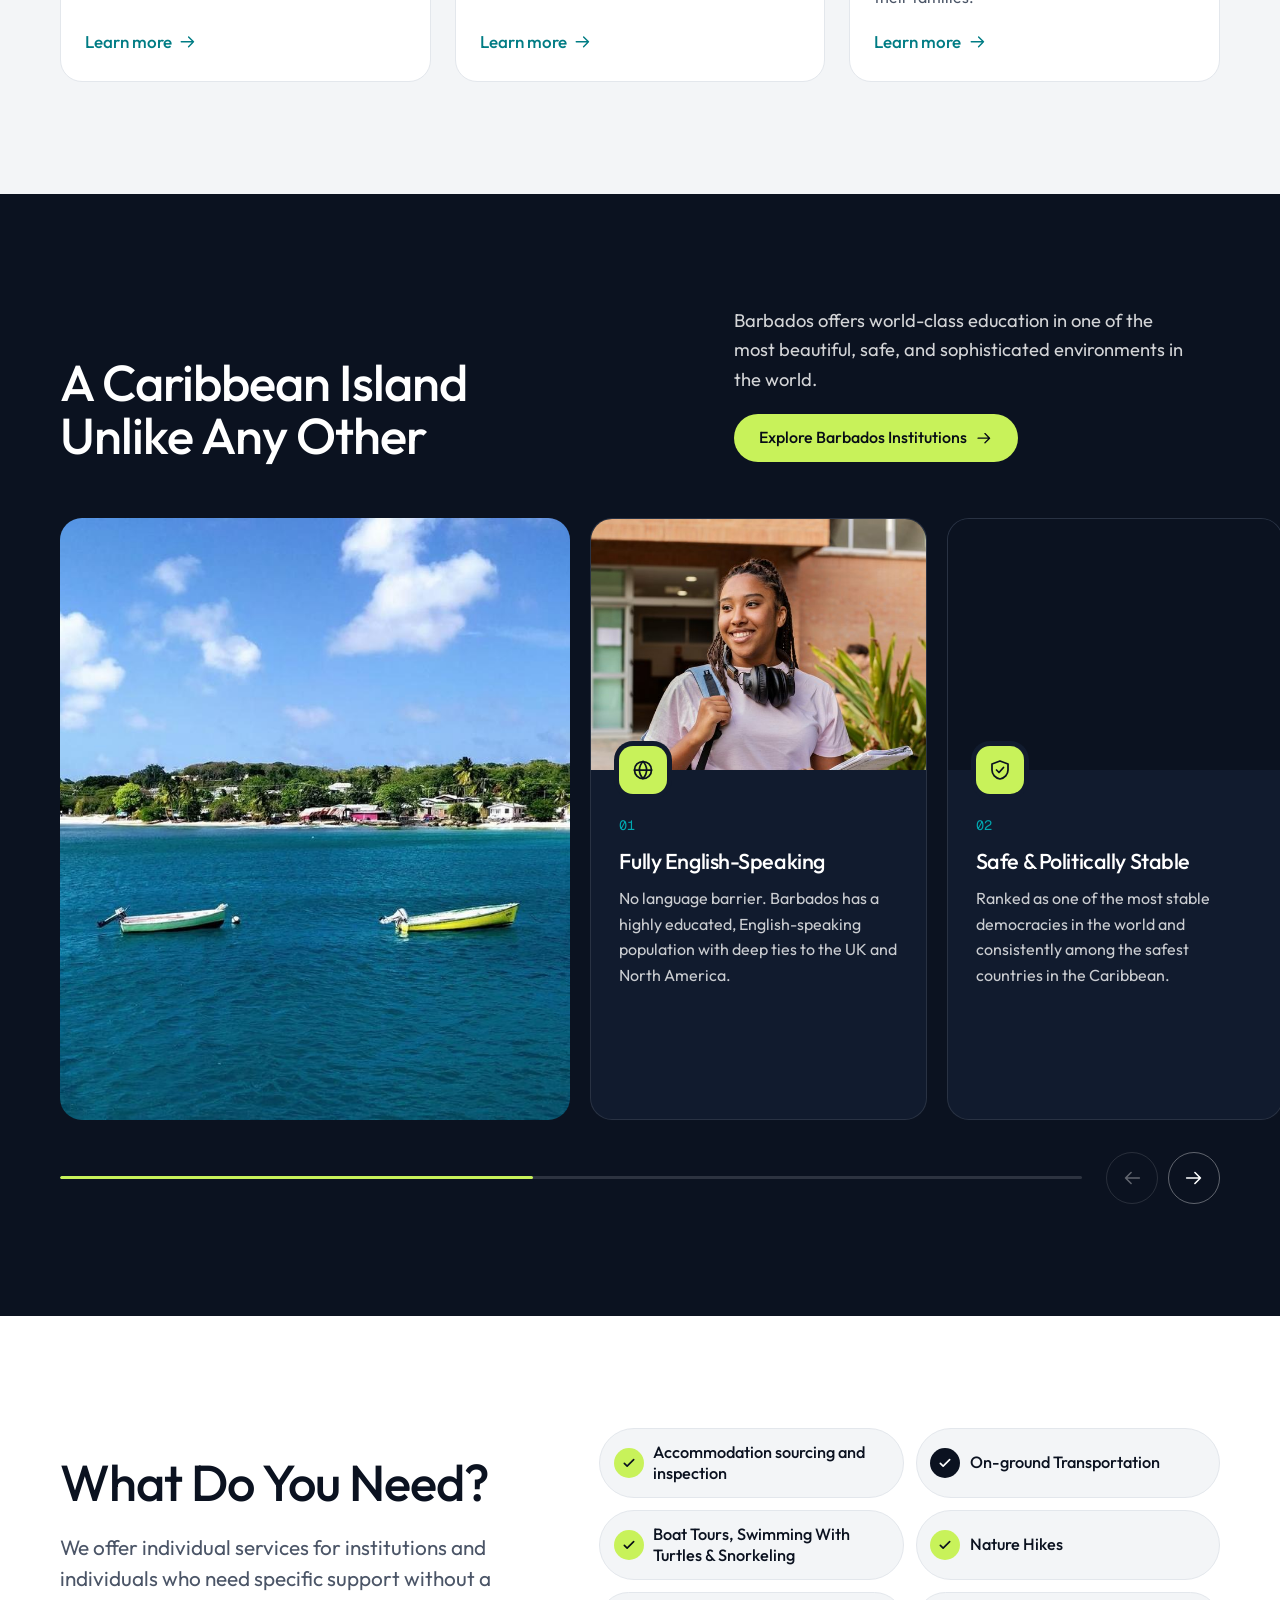
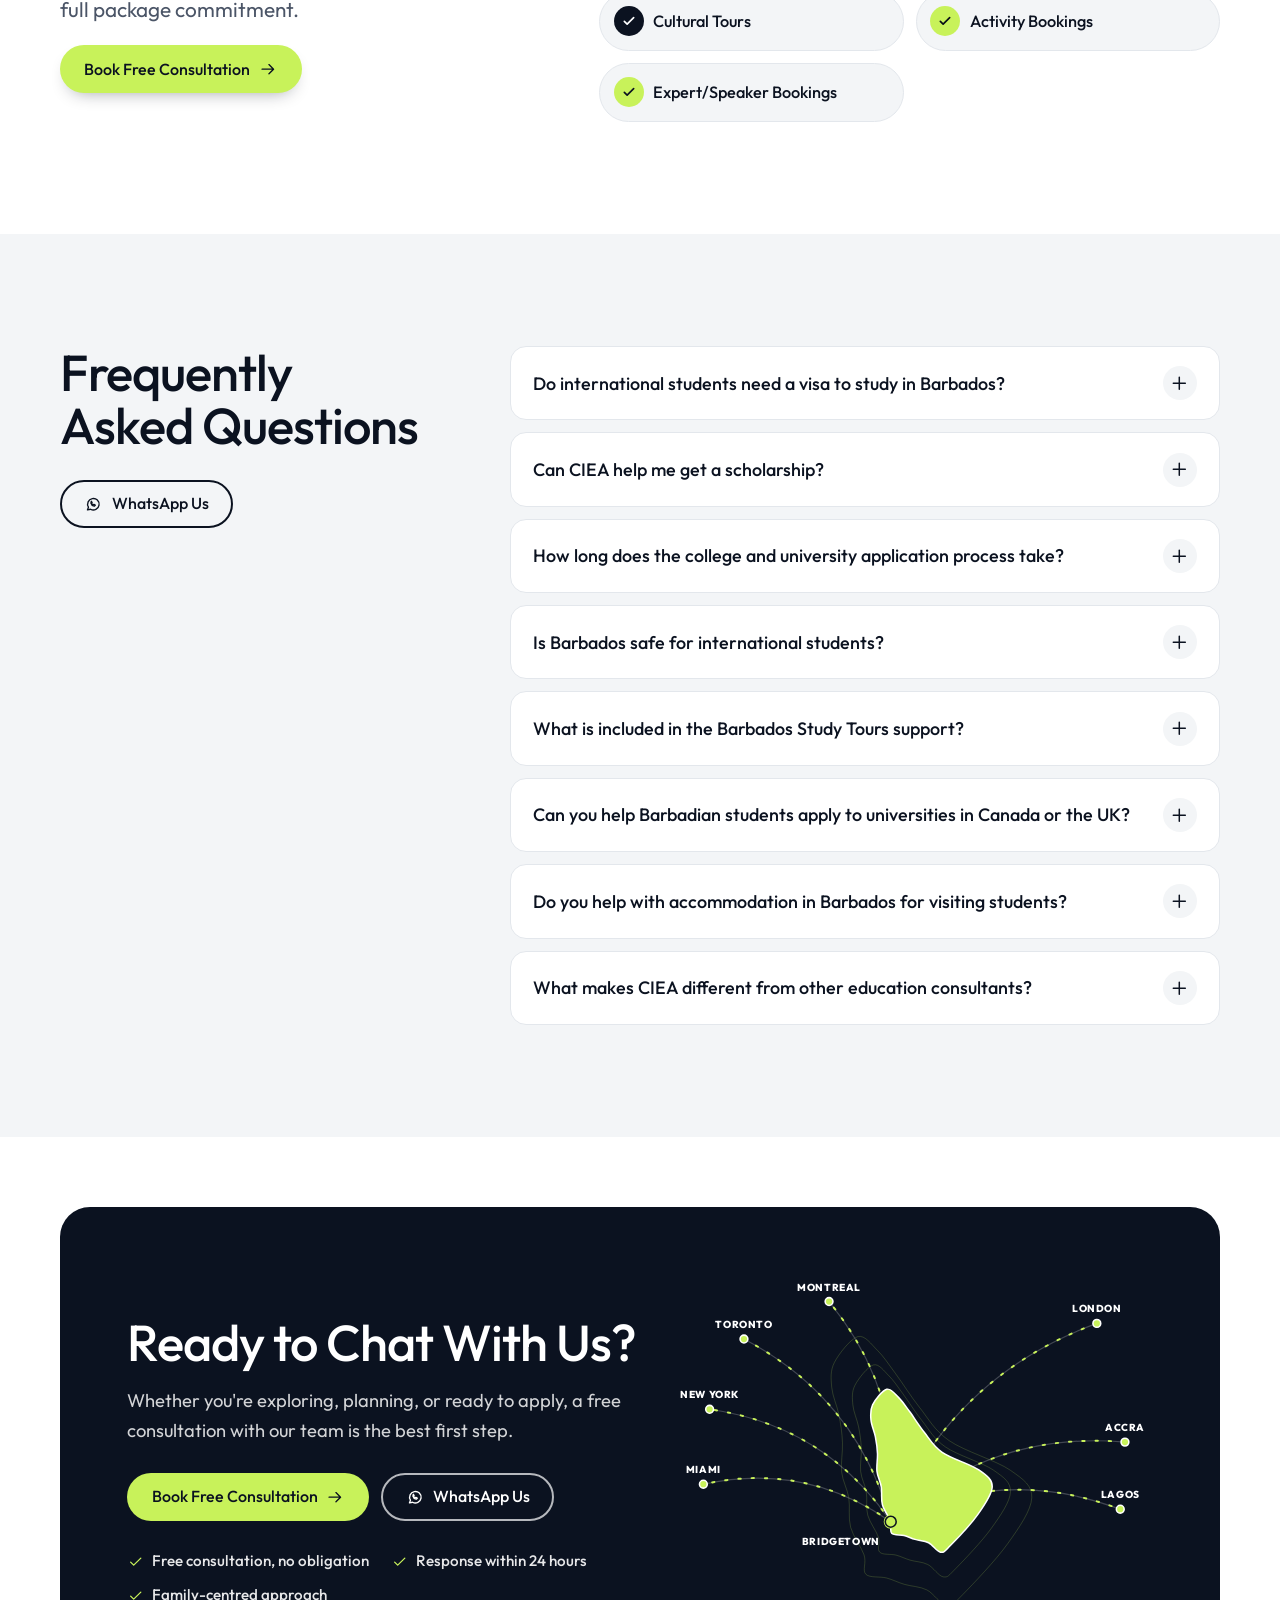
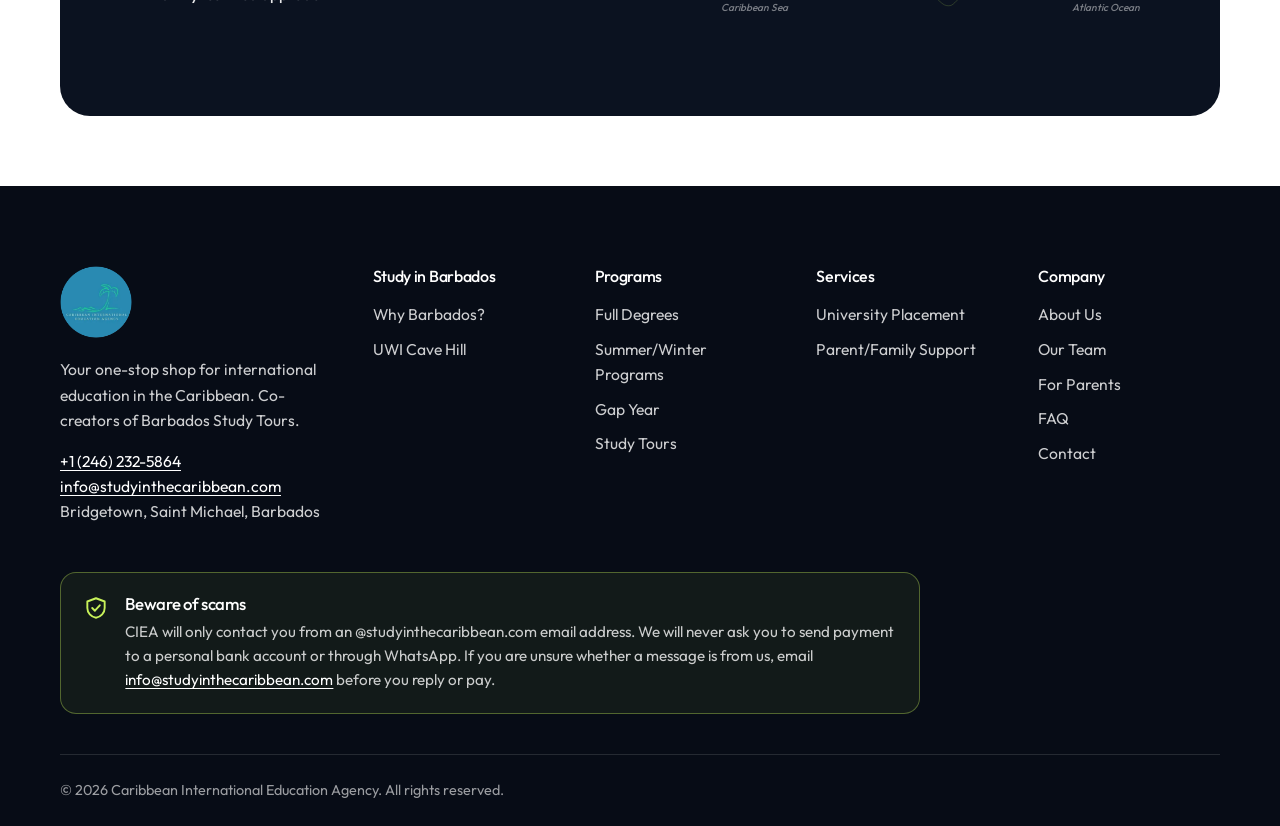
==== commit 6d1e8dca: "Mom's copy edits: Study Abroad (Barbadian Students), Education Beyond Borders Co-Authored-By: Claude" ====
--- a/index.html
+++ b/index.html
@@ -69,7 +69,7 @@
 </div>
 <figure class="hero-photo"><div class="ph has-img"><img src="assets/photos/students-laughing.jpg" alt="Students laughing together outdoors" loading="eager" decoding="async"></div><figcaption><svg class="icon" aria-hidden="true"><use href="#i-award"/></svg>Co-creators of Barbados Study Tours</figcaption></figure>
 </div>
-<div class="wrap"><nav class="route-bar" aria-label="Find your path"><a class="route c-sea" href="study-in-barbados.html"><span class="route-ic"><svg class="icon" aria-hidden="true"><use href="#i-cap"/></svg></span><span class="route-t"><b>Study in Barbados</b><small>College or University Placement</small></span><span class="route-go"><svg class="icon" aria-hidden="true"><use href="#i-arrow"/></svg></span></a><a class="route c-sun" href="services.html#placement"><span class="route-ic"><svg class="icon" aria-hidden="true"><use href="#i-globe"/></svg></span><span class="route-t"><b>Study Abroad</b><small>Canada / UK / Australia</small></span><span class="route-go"><svg class="icon" aria-hidden="true"><use href="#i-arrow"/></svg></span></a><a class="route c-palm" href="programs.html#study-tours"><span class="route-ic"><svg class="icon" aria-hidden="true"><use href="#i-users"/></svg></span><span class="route-t"><b>Barbados Study Tours</b><small>For institutions</small></span><span class="route-go"><svg class="icon" aria-hidden="true"><use href="#i-arrow"/></svg></span></a><a class="route c-flame" href="programs.html#gap-year"><span class="route-ic"><svg class="icon" aria-hidden="true"><use href="#i-sun"/></svg></span><span class="route-t"><b>Short-term Immersions</b><small>Summer, Winter &amp; Gap Year</small></span><span class="route-go"><svg class="icon" aria-hidden="true"><use href="#i-arrow"/></svg></span></a></nav></div>
+<div class="wrap"><nav class="route-bar" aria-label="Find your path"><a class="route c-sea" href="study-in-barbados.html"><span class="route-ic"><svg class="icon" aria-hidden="true"><use href="#i-cap"/></svg></span><span class="route-t"><b>Study in Barbados</b><small>College or University Placement</small></span><span class="route-go"><svg class="icon" aria-hidden="true"><use href="#i-arrow"/></svg></span></a><a class="route c-sun" href="services.html#placement"><span class="route-ic"><svg class="icon" aria-hidden="true"><use href="#i-globe"/></svg></span><span class="route-t"><b>Study Abroad (Barbadian Students)</b><small>Canada / UK / Australia</small></span><span class="route-go"><svg class="icon" aria-hidden="true"><use href="#i-arrow"/></svg></span></a><a class="route c-palm" href="programs.html#study-tours"><span class="route-ic"><svg class="icon" aria-hidden="true"><use href="#i-users"/></svg></span><span class="route-t"><b>Barbados Study Tours</b><small>For institutions</small></span><span class="route-go"><svg class="icon" aria-hidden="true"><use href="#i-arrow"/></svg></span></a><a class="route c-flame" href="programs.html#gap-year"><span class="route-ic"><svg class="icon" aria-hidden="true"><use href="#i-sun"/></svg></span><span class="route-t"><b>Short-term Immersions</b><small>Summer, Winter &amp; Gap Year</small></span><span class="route-go"><svg class="icon" aria-hidden="true"><use href="#i-arrow"/></svg></span></a></nav></div>
 </section>
 
 <section class="trust-band" aria-label="Why families trust CIEA"><div class="wrap"><ul class="trust-strip"><li><span class="ts-ic"><svg class="icon" aria-hidden="true"><use href="#i-pin"/></svg></span>Barbados-based &amp; on-the-ground</li><li><span class="ts-ic"><svg class="icon" aria-hidden="true"><use href="#i-award"/></svg></span>Years of experience in international education and tourism</li><li><span class="ts-ic"><svg class="icon" aria-hidden="true"><use href="#i-chat"/></svg></span>Free consultation, no obligation</li><li><span class="ts-ic"><svg class="icon" aria-hidden="true"><use href="#i-clock"/></svg></span>Response within 24 hours</li></ul></div></section>
